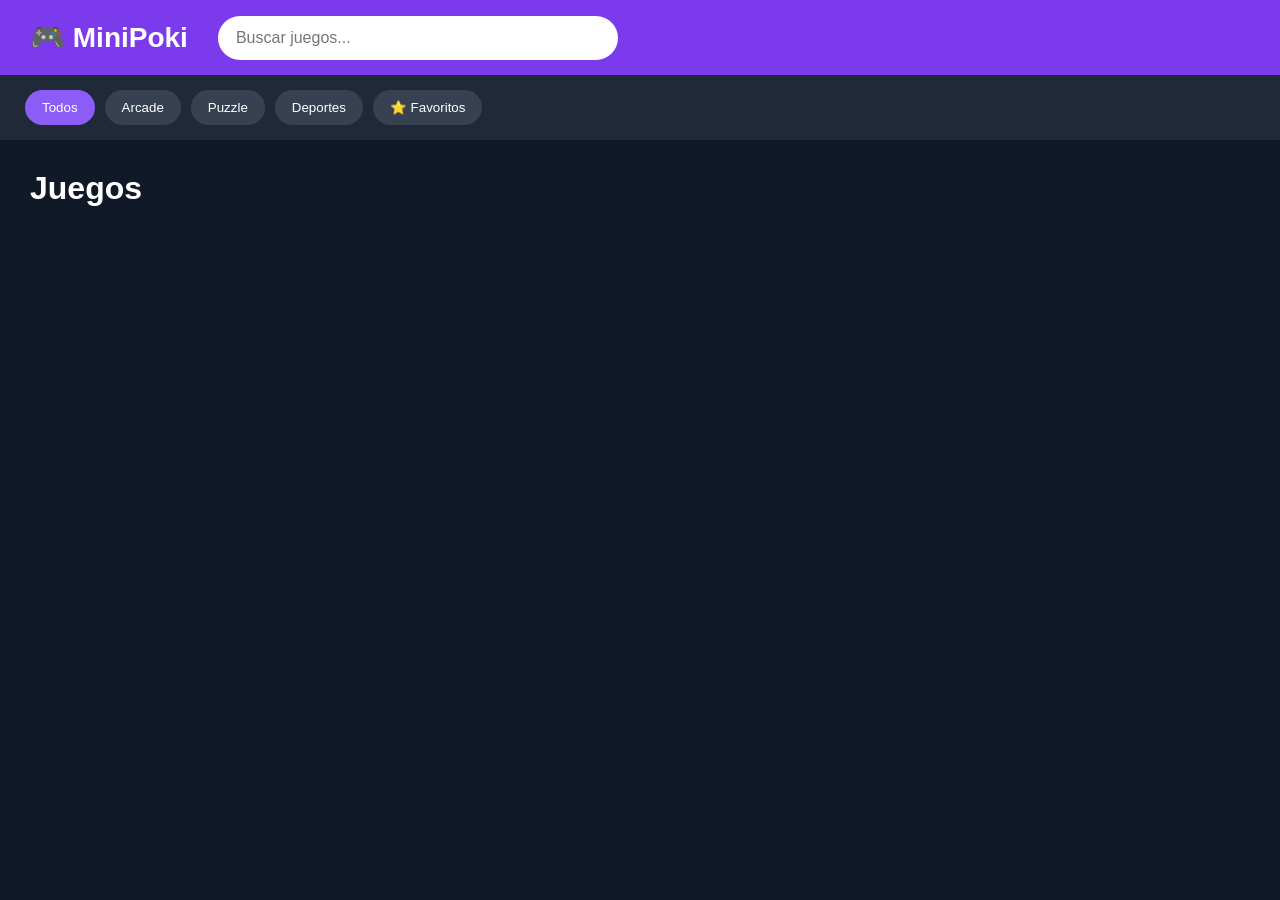
==== index.html @ a3b2771e "Rename preview.html to index.html" ====
<!DOCTYPE html>
<html lang="es">
<head>
  <meta charset="UTF-8">
  <meta name="viewport" content="width=device-width, initial-scale=1.0">
  <title>MiniPoki</title>
  <link rel="stylesheet" href="style.css">
</head>
<body>

<header>
  <div class="logo">🎮 MiniPoki</div>

  <input
    id="search"
    type="text"
    placeholder="Buscar juegos..."
    autocomplete="off"
  >
</header>

<nav>
  <button class="category active" data-category="all">Todos</button>
  <button class="category" data-category="arcade">Arcade</button>
  <button class="category" data-category="puzzle">Puzzle</button>
  <button class="category" data-category="sports">Deportes</button>
  <button class="category" data-category="favorites">⭐ Favoritos</button>
</nav>

<main>
  <h1>Juegos</h1>
  <div id="games" class="games"></div>
</main>

<div id="gameModal" class="modal hidden">
  <div class="modal-content">
    <button id="closeGame" class="close">✕</button>
    <h2 id="gameTitle"></h2>
    <div id="gameArea"></div>
  </div>
</div>

<script src="script.js"></script>
</body>
</html>
---- style.css ----
* {
  box-sizing: border-box;
  margin: 0;
  padding: 0;
  }

body {
font-family: Arial, sans-serif;
background: #111827;
color: white;
min-height: 100vh;
}

header {
height: 75px;
background: #7c3aed;
display: flex;
align-items: center;
gap: 30px;
padding: 0 30px;
}

.logo {
font-size: 28px;
font-weight: bold;
white-space: nowrap;
}

#search {
width: 400px;
max-width: 100%;
padding: 13px 18px;
border: none;
border-radius: 25px;
outline: none;
font-size: 16px;
}

nav {
background: #1f2937;
padding: 15px 25px;
display: flex;
gap: 10px;
flex-wrap: wrap;
}

.category {
border: none;
background: #374151;
color: white;
padding: 10px 17px;
border-radius: 20px;
cursor: pointer;
}

.category:hover,
.category.active {
background: #8b5cf6;
}

main {
padding: 30px;
}

h1 {
margin-bottom: 20px;
}

.games {
display: grid;
grid-template-columns: repeat(auto-fill, minmax(190px, 1fr));
gap: 20px;
}

.card {
background: #1f2937;
border-radius: 15px;
overflow: hidden;
cursor: pointer;
transition: transform .2s, box-shadow .2s;
position: relative;
}

.card:hover {
transform: translateY(-5px);
box-shadow: 0 10px 30px rgba(0,0,0,.35);
}

.thumbnail {
height: 130px;
display: flex;
align-items: center;
justify-content: center;
font-size: 60px;
}

.card-info {
padding: 14px;
}

.card-info h3 {
margin-bottom: 6px;
}

.card-info p {
color: #9ca3af;
font-size: 14px;
}

.favorite {
position: absolute;
top: 10px;
right: 10px;
border: none;
background: rgba(0,0,0,.45);
color: white;
width: 35px;
height: 35px;
border-radius: 50%;
cursor: pointer;
font-size: 18px;
}

.modal {
position: fixed;
inset: 0;
background: rgba(0,0,0,.8);
display: flex;
justify-content: center;
align-items: center;
padding: 20px;
z-index: 100;
}

.hidden {
display: none;
}

.modal-content {
width: 900px;
max-width: 100%;
min-height: 500px;
background: #111827;
border-radius: 20px;
padding: 25px;
position: relative;
}

.close {
position: absolute;
right: 20px;
top: 15px;
background: #ef4444;
border: none;
color: white;
border-radius: 8px;
padding: 8px 12px;
cursor: pointer;
}

#gameArea {
margin-top: 20px;
min-height: 400px;
display: flex;
align-items: center;
justify-content: center;
}

.game-box {
text-align: center;
}

.game-button {
border: none;
background: #7c3aed;
color: white;
padding: 12px 22px;
border-radius: 10px;
cursor: pointer;
font-size: 17px;
margin: 10px;
}

.game-button:hover {
background: #8b5cf6;
}

#clickTarget {
width: 150px;
height: 150px;
border-radius: 50%;
background: #ef4444;
border: none;
color: white;
font-size: 25px;
cursor: pointer;
}

#numberDisplay {
font-size: 60px;
margin: 30px;
}

.memory-grid {
display: grid;
grid-template-columns: repeat(4, 70px);
gap: 10px;
}

.memory-card {
width: 70px;
height: 70px;
border: none;
border-radius: 10px;
background: #374151;
color: white;
font-size: 30px;
cursor: pointer;
}

@media (max-width: 600px) {
header {
height: auto;
padding: 15px;
flex-direction: column;
}

main {
padding: 20px;
}

.games {
grid-template-columns: repeat(2, 1fr);
}
}
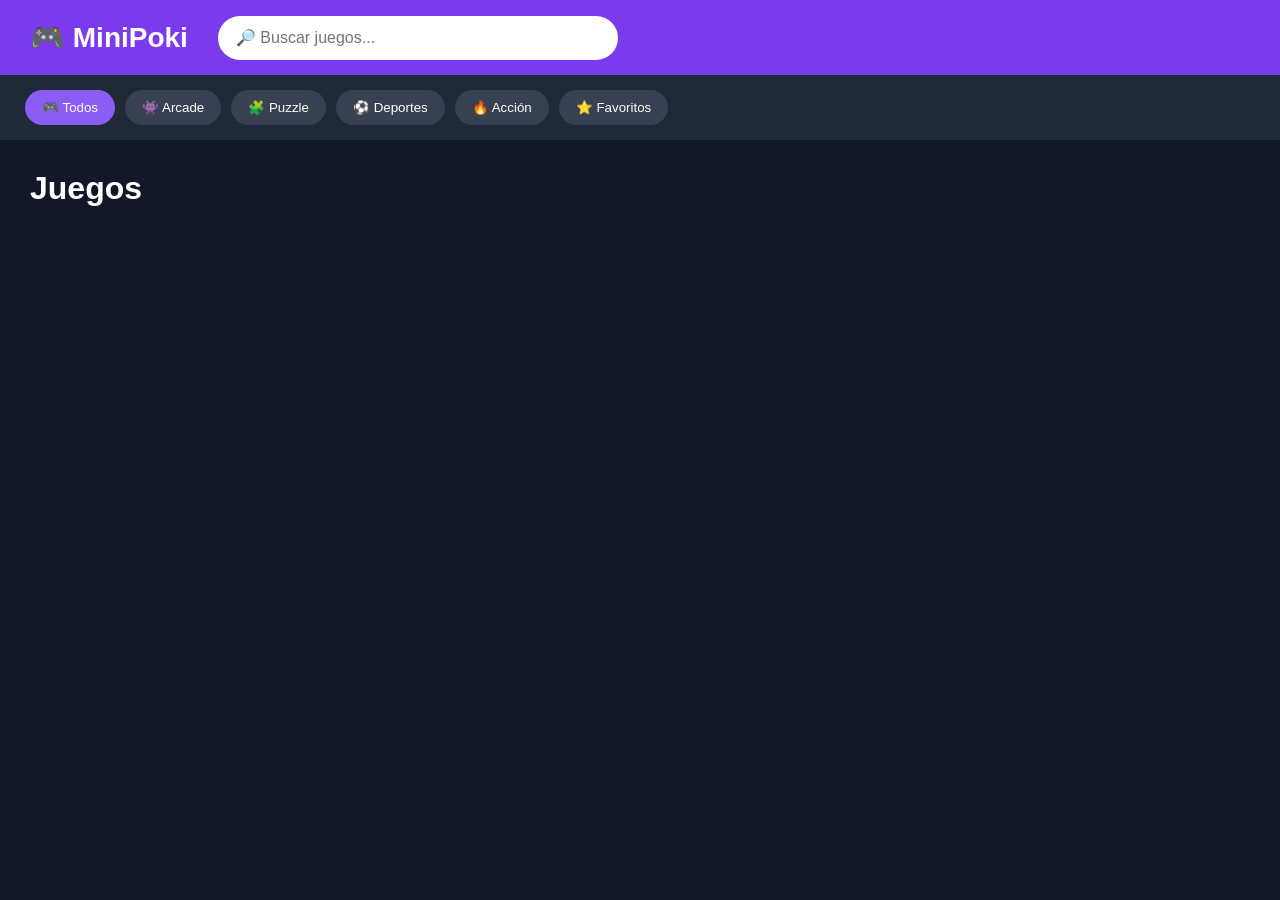
==== commit 6eb21cf8: "Update title and enhance button labels in index.html" ====
--- a/index.html
+++ b/index.html
@@ -1,29 +1,34 @@
 <!DOCTYPE html>
+
 <html lang="es">
 <head>
   <meta charset="UTF-8">
   <meta name="viewport" content="width=device-width, initial-scale=1.0">
-  <title>MiniPoki</title>
+  <title>MiniPoki V2</title>
   <link rel="stylesheet" href="style.css">
 </head>
+
 <body>
 
 <header>
   <div class="logo">🎮 MiniPoki</div>
 
-  <input
-    id="search"
-    type="text"
-    placeholder="Buscar juegos..."
-    autocomplete="off"
-  >
+<input
+id="search"
+type="text"
+placeholder="🔎 Buscar juegos..."
+autocomplete="off"
+
+>
+
 </header>
 
 <nav>
-  <button class="category active" data-category="all">Todos</button>
-  <button class="category" data-category="arcade">Arcade</button>
-  <button class="category" data-category="puzzle">Puzzle</button>
-  <button class="category" data-category="sports">Deportes</button>
+  <button class="category active" data-category="all">🎮 Todos</button>
+  <button class="category" data-category="arcade">👾 Arcade</button>
+  <button class="category" data-category="puzzle">🧩 Puzzle</button>
+  <button class="category" data-category="sports">⚽ Deportes</button>
+  <button class="category" data-category="action">🔥 Acción</button>
   <button class="category" data-category="favorites">⭐ Favoritos</button>
 </nav>
 
@@ -33,13 +38,22 @@
 </main>
 
 <div id="gameModal" class="modal hidden">
+
   <div class="modal-content">
-    <button id="closeGame" class="close">✕</button>
-    <h2 id="gameTitle"></h2>
-    <div id="gameArea"></div>
+
+```
+<button id="closeGame" class="close">✕</button>
+
+<h2 id="gameTitle"></h2>
+
+<div id="gameArea"></div>
+```
+
   </div>
+
 </div>
 
 <script src="script.js"></script>
+
 </body>
 </html>
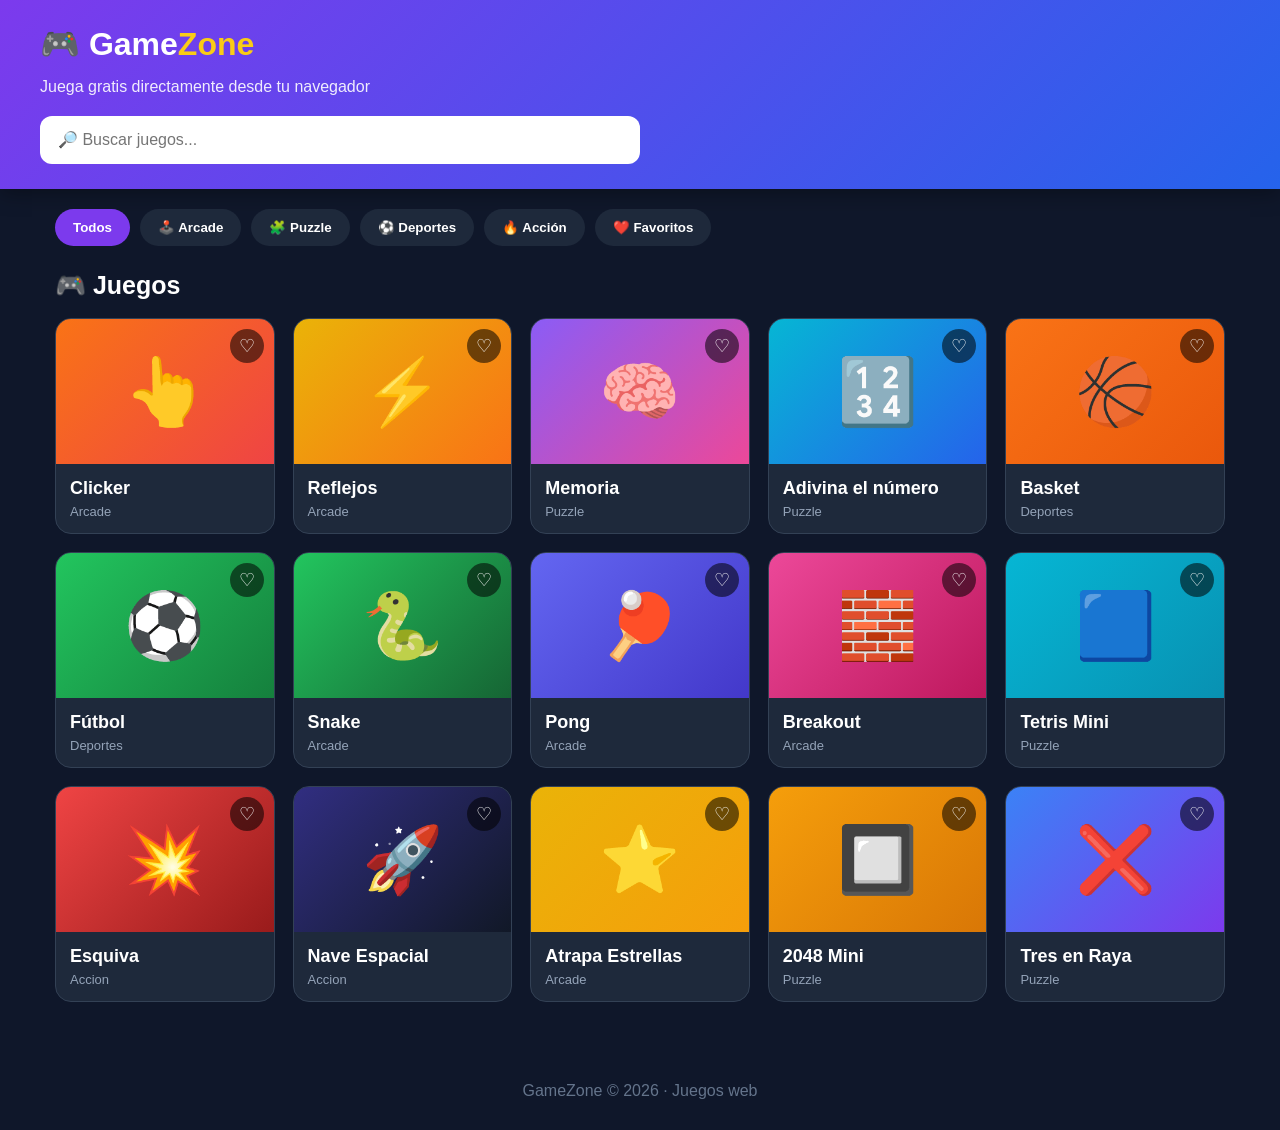
==== commit 6f2ef9fa: "Update fmt.Println message from 'Hello' to 'Goodbye'" ====
--- a/index.html
+++ b/index.html
@@ -1,59 +1,2975 @@
 <!DOCTYPE html>
-
 <html lang="es">
 <head>
-  <meta charset="UTF-8">
-  <meta name="viewport" content="width=device-width, initial-scale=1.0">
-  <title>MiniPoki V2</title>
-  <link rel="stylesheet" href="style.css">
+<meta charset="UTF-8">
+<meta name="viewport" content="width=device-width, initial-scale=1.0">
+<title>GameZone - Juegos Online</title>
+
+<style>
+* {
+    box-sizing: border-box;
+    margin: 0;
+    padding: 0;
+}
+
+body {
+    font-family: Arial, Helvetica, sans-serif;
+    background: #0f172a;
+    color: white;
+    min-height: 100vh;
+}
+
+header {
+    background: linear-gradient(135deg, #7c3aed, #2563eb);
+    padding: 25px 20px;
+    box-shadow: 0 4px 20px rgba(0,0,0,.35);
+}
+
+.header-inner {
+    max-width: 1200px;
+    margin: auto;
+}
+
+.logo {
+    font-size: 32px;
+    font-weight: 900;
+    margin-bottom: 15px;
+}
+
+.logo span {
+    color: #facc15;
+}
+
+.subtitle {
+    opacity: .9;
+    margin-bottom: 20px;
+}
+
+.search {
+    width: 100%;
+    max-width: 600px;
+    padding: 15px 18px;
+    border: none;
+    border-radius: 12px;
+    font-size: 16px;
+    outline: none;
+}
+
+nav {
+    max-width: 1200px;
+    margin: 20px auto;
+    padding: 0 15px;
+    display: flex;
+    gap: 10px;
+    overflow-x: auto;
+}
+
+.category {
+    border: none;
+    padding: 11px 18px;
+    border-radius: 20px;
+    background: #1e293b;
+    color: white;
+    cursor: pointer;
+    white-space: nowrap;
+    font-weight: bold;
+}
+
+.category:hover,
+.category.active {
+    background: #7c3aed;
+}
+
+main {
+    max-width: 1200px;
+    margin: auto;
+    padding: 0 15px 50px;
+}
+
+.section-title {
+    font-size: 25px;
+    margin: 25px 0 18px;
+}
+
+.games {
+    display: grid;
+    grid-template-columns: repeat(auto-fill, minmax(190px, 1fr));
+    gap: 18px;
+}
+
+.card {
+    background: #1e293b;
+    border-radius: 16px;
+    overflow: hidden;
+    cursor: pointer;
+    transition: .2s;
+    position: relative;
+    border: 1px solid #334155;
+}
+
+.card:hover {
+    transform: translateY(-6px);
+    box-shadow: 0 12px 30px rgba(0,0,0,.35);
+}
+
+.game-image {
+    height: 145px;
+    display: flex;
+    align-items: center;
+    justify-content: center;
+    font-size: 65px;
+}
+
+.game-info {
+    padding: 14px;
+}
+
+.game-title {
+    font-size: 18px;
+    font-weight: bold;
+}
+
+.game-category {
+    color: #94a3b8;
+    font-size: 13px;
+    margin-top: 5px;
+}
+
+.favorite {
+    position: absolute;
+    top: 10px;
+    right: 10px;
+    border: none;
+    width: 34px;
+    height: 34px;
+    border-radius: 50%;
+    background: rgba(0,0,0,.55);
+    color: white;
+    cursor: pointer;
+    font-size: 18px;
+    z-index: 2;
+}
+
+.favorite.active {
+    color: #ef4444;
+}
+
+.empty {
+    text-align: center;
+    padding: 50px;
+    color: #94a3b8;
+}
+
+/* MODAL */
+
+.modal {
+    display: none;
+    position: fixed;
+    inset: 0;
+    background: rgba(0,0,0,.8);
+    z-index: 100;
+    align-items: center;
+    justify-content: center;
+    padding: 15px;
+}
+
+.modal.open {
+    display: flex;
+}
+
+.modal-box {
+    width: 100%;
+    max-width: 850px;
+    max-height: 95vh;
+    overflow: auto;
+    background: #111827;
+    border-radius: 18px;
+    padding: 20px;
+    position: relative;
+}
+
+.close {
+    position: absolute;
+    right: 15px;
+    top: 12px;
+    border: none;
+    background: #ef4444;
+    color: white;
+    width: 38px;
+    height: 38px;
+    border-radius: 50%;
+    cursor: pointer;
+    font-size: 20px;
+}
+
+#gameTitle {
+    margin-bottom: 15px;
+}
+
+.game-area {
+    min-height: 400px;
+    display: flex;
+    flex-direction: column;
+    align-items: center;
+    justify-content: center;
+    background: #020617;
+    border-radius: 15px;
+    padding: 20px;
+}
+
+button.game-btn {
+    border: none;
+    background: #7c3aed;
+    color: white;
+    padding: 12px 20px;
+    border-radius: 10px;
+    cursor: pointer;
+    font-size: 16px;
+    font-weight: bold;
+    margin: 5px;
+}
+
+button.game-btn:hover {
+    background: #8b5cf6;
+}
+
+.big-number {
+    font-size: 60px;
+    font-weight: bold;
+    margin: 20px;
+}
+
+.score {
+    font-size: 24px;
+    margin: 10px;
+}
+
+canvas {
+    max-width: 100%;
+    background: #020617;
+    border-radius: 10px;
+}
+
+.memory-grid {
+    display: grid;
+    grid-template-columns: repeat(4, 70px);
+    gap: 8px;
+}
+
+.memory-card {
+    width: 70px;
+    height: 70px;
+    border: none;
+    background: #334155;
+    border-radius: 10px;
+    font-size: 28px;
+    cursor: pointer;
+    color: white;
+}
+
+.memory-card.revealed {
+    background: #7c3aed;
+}
+
+.number-input {
+    padding: 12px;
+    border-radius: 8px;
+    border: none;
+    font-size: 18px;
+    width: 180px;
+    text-align: center;
+}
+
+.ttt {
+    display: grid;
+    grid-template-columns: repeat(3, 90px);
+    gap: 7px;
+}
+
+.ttt button {
+    width: 90px;
+    height: 90px;
+    border: none;
+    border-radius: 10px;
+    background: #334155;
+    color: white;
+    font-size: 35px;
+    cursor: pointer;
+}
+
+footer {
+    text-align: center;
+    padding: 30px;
+    color: #64748b;
+}
+
+@media(max-width:600px) {
+    .logo {
+        font-size: 26px;
+    }
+
+    .games {
+        grid-template-columns: repeat(2, 1fr);
+        gap: 10px;
+    }
+
+    .game-image {
+        height: 110px;
+        font-size: 50px;
+    }
+
+    .game-title {
+        font-size: 15px;
+    }
+
+    .memory-grid {
+        grid-template-columns: repeat(4, 55px);
+    }
+
+    .memory-card {
+        width: 55px;
+        height: 55px;
+    }
+}
+</style>
 </head>
 
 <body>
 
 <header>
-  <div class="logo">🎮 MiniPoki</div>
-
-<input
-id="search"
-type="text"
-placeholder="🔎 Buscar juegos..."
-autocomplete="off"
-
->
-
+    <div class="header-inner">
+        <div class="logo">🎮 Game<span>Zone</span></div>
+        <div class="subtitle">Juega gratis directamente desde tu navegador</div>
+
+        <input
+            id="search"
+            class="search"
+            type="text"
+            placeholder="🔎 Buscar juegos..."
+        >
+    </div>
 </header>
 
 <nav>
-  <button class="category active" data-category="all">🎮 Todos</button>
-  <button class="category" data-category="arcade">👾 Arcade</button>
-  <button class="category" data-category="puzzle">🧩 Puzzle</button>
-  <button class="category" data-category="sports">⚽ Deportes</button>
-  <button class="category" data-category="action">🔥 Acción</button>
-  <button class="category" data-category="favorites">⭐ Favoritos</button>
+    <button class="category active" data-category="Todos">Todos</button>
+    <button class="category" data-category="Arcade">🕹️ Arcade</button>
+    <button class="category" data-category="Puzzle">🧩 Puzzle</button>
+    <button class="category" data-category="Deportes">⚽ Deportes</button>
+    <button class="category" data-category="Accion">🔥 Acción</button>
+    <button class="category" data-category="Favoritos">❤️ Favoritos</button>
 </nav>
 
 <main>
-  <h1>Juegos</h1>
-  <div id="games" class="games"></div>
+
+    <h2 class="section-title">🎮 Juegos</h2>
+
+    <div id="games" class="games"></div>
+
 </main>
 
-<div id="gameModal" class="modal hidden">
-
-  <div class="modal-content">
-
-```
-<button id="closeGame" class="close">✕</button>
-
-<h2 id="gameTitle"></h2>
-
-<div id="gameArea"></div>
-```
-
-  </div>
-
+<footer>
+    GameZone © 2026 · Juegos web
+</footer>
+
+<!-- MODAL DEL JUEGO -->
+
+<div id="modal" class="modal">
+    <div class="modal-box">
+
+        <button id="close" class="close">×</button>
+
+        <h2 id="gameTitle">Juego</h2>
+
+        <div id="gameArea" class="game-area"></div>
+
+    </div>
 </div>
 
-<script src="script.js"></script>
+<script>
+
+/* =========================================
+   DATOS DE LOS JUEGOS
+========================================= */
+
+const games = [
+
+    {
+        id: "clicker",
+        name: "Clicker",
+        category: "Arcade",
+        icon: "👆",
+        color: "linear-gradient(135deg,#f97316,#ef4444)"
+    },
+
+    {
+        id: "reaction",
+        name: "Reflejos",
+        category: "Arcade",
+        icon: "⚡",
+        color: "linear-gradient(135deg,#eab308,#f97316)"
+    },
+
+    {
+        id: "memory",
+        name: "Memoria",
+        category: "Puzzle",
+        icon: "🧠",
+        color: "linear-gradient(135deg,#8b5cf6,#ec4899)"
+    },
+
+    {
+        id: "number",
+        name: "Adivina el número",
+        category: "Puzzle",
+        icon: "🔢",
+        color: "linear-gradient(135deg,#06b6d4,#2563eb)"
+    },
+
+    {
+        id: "basket",
+        name: "Basket",
+        category: "Deportes",
+        icon: "🏀",
+        color: "linear-gradient(135deg,#f97316,#ea580c)"
+    },
+
+    {
+        id: "football",
+        name: "Fútbol",
+        category: "Deportes",
+        icon: "⚽",
+        color: "linear-gradient(135deg,#22c55e,#15803d)"
+    },
+
+    {
+        id: "snake",
+        name: "Snake",
+        category: "Arcade",
+        icon: "🐍",
+        color: "linear-gradient(135deg,#22c55e,#166534)"
+    },
+
+    {
+        id: "pong",
+        name: "Pong",
+        category: "Arcade",
+        icon: "🏓",
+        color: "linear-gradient(135deg,#6366f1,#4338ca)"
+    },
+
+    {
+        id: "breakout",
+        name: "Breakout",
+        category: "Arcade",
+        icon: "🧱",
+        color: "linear-gradient(135deg,#ec4899,#be185d)"
+    },
+
+    {
+        id: "tetris",
+        name: "Tetris Mini",
+        category: "Puzzle",
+        icon: "🟦",
+        color: "linear-gradient(135deg,#06b6d4,#0891b2)"
+    },
+
+    {
+        id: "dodge",
+        name: "Esquiva",
+        category: "Accion",
+        icon: "💥",
+        color: "linear-gradient(135deg,#ef4444,#991b1b)"
+    },
+
+    {
+        id: "space",
+        name: "Nave Espacial",
+        category: "Accion",
+        icon: "🚀",
+        color: "linear-gradient(135deg,#312e81,#111827)"
+    },
+
+    {
+        id: "stars",
+        name: "Atrapa Estrellas",
+        category: "Arcade",
+        icon: "⭐",
+        color: "linear-gradient(135deg,#eab308,#f59e0b)"
+    },
+
+    {
+        id: "game2048",
+        name: "2048 Mini",
+        category: "Puzzle",
+        icon: "🔲",
+        color: "linear-gradient(135deg,#f59e0b,#d97706)"
+    },
+
+    {
+        id: "ttt",
+        name: "Tres en Raya",
+        category: "Puzzle",
+        icon: "❌",
+        color: "linear-gradient(135deg,#3b82f6,#7c3aed)"
+    }
+
+];
+
+
+/* =========================================
+   ELEMENTOS
+========================================= */
+
+const gamesContainer = document.getElementById("games");
+const searchInput = document.getElementById("search");
+const modal = document.getElementById("modal");
+const gameTitle = document.getElementById("gameTitle");
+const gameArea = document.getElementById("gameArea");
+const closeButton = document.getElementById("close");
+
+let currentCategory = "Todos";
+let cleanupGame = null;
+
+
+/* =========================================
+   FAVORITOS
+========================================= */
+
+let favorites =
+    JSON.parse(localStorage.getItem("gamezoneFavorites") || "[]");
+
+
+function isFavorite(id) {
+    return favorites.includes(id);
+}
+
+
+function toggleFavorite(id) {
+
+    if (favorites.includes(id)) {
+
+        favorites = favorites.filter(x => x !== id);
+
+    } else {
+
+        favorites.push(id);
+
+    }
+
+    localStorage.setItem(
+        "gamezoneFavorites",
+        JSON.stringify(favorites)
+    );
+
+    renderGames();
+}
+
+
+/* =========================================
+   MOSTRAR JUEGOS
+========================================= */
+
+function renderGames() {
+
+    const search = searchInput.value.toLowerCase().trim();
+
+    const filtered = games.filter(game => {
+
+        const categoryOK =
+            currentCategory === "Todos" ||
+            (currentCategory === "Favoritos"
+                ? isFavorite(game.id)
+                : game.category === currentCategory);
+
+        const searchOK =
+            game.name.toLowerCase().includes(search);
+
+        return categoryOK && searchOK;
+
+    });
+
+
+    gamesContainer.innerHTML = "";
+
+
+    if (filtered.length === 0) {
+
+        gamesContainer.innerHTML = `
+            <div class="empty">
+                <h3>No se encontraron juegos 😢</h3>
+                <p>Prueba con otra búsqueda o categoría.</p>
+            </div>
+        `;
+
+        return;
+    }
+
+
+    filtered.forEach(game => {
+
+        const card = document.createElement("div");
+
+        card.className = "card";
+
+        card.innerHTML = `
+
+            <button class="favorite ${isFavorite(game.id) ? "active" : ""}">
+                ${isFavorite(game.id) ? "❤️" : "♡"}
+            </button>
+
+            <div
+                class="game-image"
+                style="background:${game.color}"
+            >
+                ${game.icon}
+            </div>
+
+            <div class="game-info">
+
+                <div class="game-title">
+                    ${game.name}
+                </div>
+
+                <div class="game-category">
+                    ${game.category}
+                </div>
+
+            </div>
+        `;
+
+
+        card.addEventListener("click", () => {
+            openGame(game.id);
+        });
+
+
+        card.querySelector(".favorite")
+            .addEventListener("click", event => {
+
+                event.stopPropagation();
+
+                toggleFavorite(game.id);
+
+            });
+
+
+        gamesContainer.appendChild(card);
+
+    });
+
+}
+
+
+/* =========================================
+   CATEGORÍAS
+========================================= */
+
+document.querySelectorAll(".category").forEach(button => {
+
+    button.addEventListener("click", () => {
+
+        document
+            .querySelectorAll(".category")
+            .forEach(b => b.classList.remove("active"));
+
+        button.classList.add("active");
+
+        currentCategory =
+            button.dataset.category;
+
+        renderGames();
+
+    });
+
+});
+
+
+searchInput.addEventListener("input", renderGames);
+
+
+/* =========================================
+   ABRIR / CERRAR JUEGO
+========================================= */
+
+function openGame(id) {
+
+    const game = games.find(x => x.id === id);
+
+    if (!game) return;
+
+    if (cleanupGame) {
+
+        cleanupGame();
+
+        cleanupGame = null;
+
+    }
+
+    gameTitle.textContent =
+        game.icon + " " + game.name;
+
+    gameArea.innerHTML = "";
+
+    modal.classList.add("open");
+
+    startGame(id);
+
+}
+
+
+function closeGame() {
+
+    if (cleanupGame) {
+
+        cleanupGame();
+
+        cleanupGame = null;
+
+    }
+
+    modal.classList.remove("open");
+
+    gameArea.innerHTML = "";
+
+}
+
+
+closeButton.addEventListener("click", closeGame);
+
+
+modal.addEventListener("click", event => {
+
+    if (event.target === modal) {
+        closeGame();
+    }
+
+});
+
+
+/* =========================================
+   SELECCIONAR JUEGO
+========================================= */
+
+function startGame(id) {
+
+    const functions = {
+
+        clicker: gameClicker,
+        reaction: gameReaction,
+        memory: gameMemory,
+        number: gameNumber,
+        basket: gameBasket,
+        football: gameFootball,
+        snake: gameSnake,
+        pong: gamePong,
+        breakout: gameBreakout,
+        tetris: gameTetris,
+        dodge: gameDodge,
+        space: gameSpace,
+        stars: gameStars,
+        game2048: game2048,
+        ttt: gameTTT
+
+    };
+
+    if (functions[id]) {
+
+        cleanupGame = functions[id]();
+
+    }
+
+}
+
+
+/* =========================================
+   1. CLICKER
+========================================= */
+
+function gameClicker() {
+
+    let score = 0;
+    let time = 10;
+    let timer = null;
+
+    gameArea.innerHTML = `
+
+        <div class="score">
+            Puntos: <span id="clickScore">0</span>
+        </div>
+
+        <div>
+            Tiempo: <span id="clickTime">10</span>s
+        </div>
+
+        <button id="clickButton"
+                class="game-btn"
+                style="font-size:30px;padding:30px">
+            👆 ¡CLICA!
+        </button>
+
+        <p>Consigue tantos clics como puedas.</p>
+    `;
+
+    const button = document.getElementById("clickButton");
+
+    button.addEventListener("click", () => {
+
+        if (time <= 0) return;
+
+        score++;
+
+        document.getElementById("clickScore").textContent =
+            score;
+
+    });
+
+
+    timer = setInterval(() => {
+
+        time--;
+
+        document.getElementById("clickTime").textContent =
+            time;
+
+        if (time <= 0) {
+
+            clearInterval(timer);
+
+            button.disabled = true;
+
+            button.textContent =
+                "🏆 " + score + " puntos";
+
+        }
+
+    }, 1000);
+
+
+    return () => clearInterval(timer);
+
+}
+
+
+/* =========================================
+   2. REFLEJOS
+========================================= */
+
+function gameReaction() {
+
+    let start = null;
+    let timer = null;
+
+    gameArea.innerHTML = `
+
+        <div class="big-number" id="reactionText">
+            Espera...
+        </div>
+
+        <button id="reactionButton"
+                class="game-btn">
+            Preparado
+        </button>
+
+        <p id="reactionResult"></p>
+    `;
+
+    const button =
+        document.getElementById("reactionButton");
+
+    const text =
+        document.getElementById("reactionText");
+
+    const result =
+        document.getElementById("reactionResult");
+
+
+    function startRound() {
+
+        button.disabled = true;
+
+        text.textContent = "🟡";
+
+        const delay =
+            1000 + Math.random() * 3000;
+
+        timer = setTimeout(() => {
+
+            text.textContent = "🟢 ¡AHORA!";
+
+            start = Date.now();
+
+            button.disabled = false;
+
+            button.textContent = "¡CLICA!";
+
+        }, delay);
+
+    }
+
+
+    button.addEventListener("click", () => {
+
+        if (!start) {
+
+            startRound();
+
+            return;
+
+        }
+
+        const ms = Date.now() - start;
+
+        result.textContent =
+            "⚡ Tiempo: " + ms + " ms";
+
+        start = null;
+
+        button.textContent =
+            "Jugar otra vez";
+
+    });
+
+
+    return () => {
+
+        clearTimeout(timer);
+
+    };
+
+}
+
+
+/* =========================================
+   3. MEMORIA
+========================================= */
+
+function gameMemory() {
+
+    const symbols = [
+        "🍎","🍎",
+        "🚀","🚀",
+        "⚽","⚽",
+        "🐱","🐱",
+        "⭐","⭐",
+        "🔥","🔥",
+        "🎮","🎮",
+        "🍕","🍕"
+    ].sort(() => Math.random() - .5);
+
+
+    gameArea.innerHTML = `
+        <div class="memory-grid" id="memoryGrid"></div>
+        <p id="memoryMessage" style="margin-top:15px">
+            Encuentra todas las parejas.
+        </p>
+    `;
+
+
+    const grid =
+        document.getElementById("memoryGrid");
+
+    let first = null;
+    let second = null;
+    let locked = false;
+    let pairs = 0;
+
+
+    symbols.forEach((symbol, index) => {
+
+        const button =
+            document.createElement("button");
+
+        button.className = "memory-card";
+
+        button.textContent = "?";
+
+        button.dataset.symbol = symbol;
+
+        button.addEventListener("click", () => {
+
+            if (
+                locked ||
+                button === first ||
+                button.classList.contains("matched")
+            ) return;
+
+
+            button.textContent = symbol;
+
+            button.classList.add("revealed");
+
+
+            if (!first) {
+
+                first = button;
+
+                return;
+
+            }
+
+
+            second = button;
+
+            locked = true;
+
+
+            if (
+                first.dataset.symbol ===
+                second.dataset.symbol
+            ) {
+
+                first.classList.add("matched");
+                second.classList.add("matched");
+
+                pairs++;
+
+                first = null;
+                second = null;
+                locked = false;
+
+
+                if (pairs === symbols.length / 2) {
+
+                    document.getElementById(
+                        "memoryMessage"
+                    ).textContent =
+                        "🏆 ¡Has encontrado todas las parejas!";
+
+                }
+
+            } else {
+
+                setTimeout(() => {
+
+                    first.textContent = "?";
+                    second.textContent = "?";
+
+                    first.classList.remove("revealed");
+                    second.classList.remove("revealed");
+
+                    first = null;
+                    second = null;
+
+                    locked = false;
+
+                }, 700);
+
+            }
+
+        });
+
+
+        grid.appendChild(button);
+
+    });
+
+
+    return () => {};
+
+}
+
+
+/* =========================================
+   4. ADIVINA EL NÚMERO
+========================================= */
+
+function gameNumber() {
+
+    const secret =
+        Math.floor(Math.random() * 100) + 1;
+
+    let attempts = 0;
+
+    gameArea.innerHTML = `
+
+        <p>Adivina un número entre 1 y 100.</p>
+
+        <input
+            id="numberInput"
+            class="number-input"
+            type="number"
+            min="1"
+            max="100"
+            placeholder="Número"
+        >
+
+        <button id="numberButton"
+                class="game-btn">
+            Comprobar
+        </button>
+
+        <div id="numberMessage"
+             style="margin-top:15px">
+        </div>
+    `;
+
+
+    const input =
+        document.getElementById("numberInput");
+
+    const button =
+        document.getElementById("numberButton");
+
+    const message =
+        document.getElementById("numberMessage");
+
+
+    button.addEventListener("click", () => {
+
+        const value = Number(input.value);
+
+        if (!value) return;
+
+        attempts++;
+
+
+        if (value === secret) {
+
+            message.innerHTML =
+                "🎉 ¡Correcto! Lo lograste en " +
+                attempts +
+                " intentos.";
+
+            button.disabled = true;
+
+        } else if (value < secret) {
+
+            message.textContent =
+                "⬆️ El número es mayor.";
+
+        } else {
+
+            message.textContent =
+                "⬇️ El número es menor.";
+
+        }
+
+    });
+
+
+    return () => {};
+
+}
+
+
+/* =========================================
+   5. BASKET
+========================================= */
+
+function gameBasket() {
+
+    let score = 0;
+    let shots = 10;
+
+    gameArea.innerHTML = `
+
+        <div class="score">
+            🏀 Canastas:
+            <span id="basketScore">0</span>
+        </div>
+
+        <div>
+            Lanzamientos:
+            <span id="basketShots">10</span>
+        </div>
+
+        <button id="basketButton"
+                class="game-btn"
+                style="font-size:60px">
+            🏀
+        </button>
+
+        <p id="basketMessage">
+            ¡Pulsa para lanzar!
+        </p>
+    `;
+
+
+    const button =
+        document.getElementById("basketButton");
+
+    button.addEventListener("click", () => {
+
+        if (shots <= 0) return;
+
+        shots--;
+
+        const scored =
+            Math.random() < .6;
+
+        if (scored) {
+
+            score++;
+
+            document.getElementById(
+                "basketMessage"
+            ).textContent =
+                "🔥 ¡CANASTA!";
+
+        } else {
+
+            document.getElementById(
+                "basketMessage"
+            ).textContent =
+                "❌ Fallaste";
+
+        }
+
+
+        document.getElementById(
+            "basketScore"
+        ).textContent = score;
+
+        document.getElementById(
+            "basketShots"
+        ).textContent = shots;
+
+
+        if (shots === 0) {
+
+            button.disabled = true;
+
+            document.getElementById(
+                "basketMessage"
+            ).textContent =
+                "🏆 Final: " + score + "/10";
+
+        }
+
+    });
+
+
+    return () => {};
+
+}
+
+
+/* =========================================
+   6. FÚTBOL
+========================================= */
+
+function gameFootball() {
+
+    let score = 0;
+    let shots = 10;
+
+    gameArea.innerHTML = `
+
+        <div class="score">
+            ⚽ Goles:
+            <span id="footballScore">0</span>
+        </div>
+
+        <div>
+            Tiros:
+            <span id="footballShots">10</span>
+        </div>
+
+        <button id="footballButton"
+                class="game-btn"
+                style="font-size:60px">
+            ⚽
+        </button>
+
+        <p id="footballMessage">
+            ¡Chuta!
+        </p>
+    `;
+
+
+    document
+        .getElementById("footballButton")
+        .addEventListener("click", () => {
+
+            if (shots <= 0) return;
+
+            shots--;
+
+            const goal =
+                Math.random() < .5;
+
+
+            if (goal) {
+
+                score++;
+
+                document.getElementById(
+                    "footballMessage"
+                ).textContent =
+                    "⚽ ¡GOOOOOOL!";
+
+            } else {
+
+                document.getElementById(
+                    "footballMessage"
+                ).textContent =
+                    "🧤 ¡El portero la paró!";
+
+            }
+
+
+            document.getElementById(
+                "footballScore"
+            ).textContent = score;
+
+            document.getElementById(
+                "footballShots"
+            ).textContent = shots;
+
+
+            if (shots === 0) {
+
+                document.getElementById(
+                    "footballButton"
+                ).disabled = true;
+
+            }
+
+        });
+
+
+    return () => {};
+
+}
+
+
+/* =========================================
+   7. SNAKE
+========================================= */
+
+function gameSnake() {
+
+    gameArea.innerHTML = `
+        <canvas id="snakeCanvas"
+                width="400"
+                height="400"></canvas>
+
+        <p>Usa las flechas del teclado.</p>
+    `;
+
+
+    const canvas =
+        document.getElementById("snakeCanvas");
+
+    const ctx =
+        canvas.getContext("2d");
+
+
+    const size = 20;
+
+    let snake = [
+        {x: 200, y: 200},
+        {x: 180, y: 200},
+        {x: 160, y: 200}
+    ];
+
+    let food = {
+        x: 300,
+        y: 200
+    };
+
+    let dx = size;
+    let dy = 0;
+
+    let score = 0;
+
+    let timer;
+
+
+    function draw() {
+
+        ctx.fillStyle = "#020617";
+        ctx.fillRect(0,0,400,400);
+
+
+        ctx.fillStyle = "#22c55e";
+
+        snake.forEach(part => {
+
+            ctx.fillRect(
+                part.x,
+                part.y,
+                size - 2,
+                size - 2
+            );
+
+        });
+
+
+        ctx.fillStyle = "#ef4444";
+
+        ctx.fillRect(
+            food.x,
+            food.y,
+            size - 2,
+            size - 2
+        );
+
+    }
+
+
+    function move() {
+
+        const head = {
+            x: snake[0].x + dx,
+            y: snake[0].y + dy
+        };
+
+
+        if (
+            head.x < 0 ||
+            head.x >= 400 ||
+            head.y < 0 ||
+            head.y >= 400 ||
+            snake.some(
+                p =>
+                    p.x === head.x &&
+                    p.y === head.y
+            )
+        ) {
+
+            clearInterval(timer);
+
+            alert("Game Over — puntos: " + score);
+
+            return;
+
+        }
+
+
+        snake.unshift(head);
+
+
+        if (
+            head.x === food.x &&
+            head.y === food.y
+        ) {
+
+            score++;
+
+            food = {
+
+                x: Math.floor(
+                    Math.random() * 20
+                ) * 20,
+
+                y: Math.floor(
+                    Math.random() * 20
+                ) * 20
+
+            };
+
+        } else {
+
+            snake.pop();
+
+        }
+
+
+        draw();
+
+    }
+
+
+    function keydown(event) {
+
+        if (
+            event.key === "ArrowUp" &&
+            dy === 0
+        ) {
+
+            dx = 0;
+            dy = -size;
+
+        }
+
+
+        if (
+            event.key === "ArrowDown" &&
+            dy === 0
+        ) {
+
+            dx = 0;
+            dy = size;
+
+        }
+
+
+        if (
+            event.key === "ArrowLeft" &&
+            dx === 0
+        ) {
+
+            dx = -size;
+            dy = 0;
+
+        }
+
+
+        if (
+            event.key === "ArrowRight" &&
+            dx === 0
+        ) {
+
+            dx = size;
+            dy = 0;
+
+        }
+
+    }
+
+
+    document.addEventListener(
+        "keydown",
+        keydown
+    );
+
+
+    draw();
+
+    timer = setInterval(move, 120);
+
+
+    return () => {
+
+        clearInterval(timer);
+
+        document.removeEventListener(
+            "keydown",
+            keydown
+        );
+
+    };
+
+}
+
+
+/* =========================================
+   8. PONG
+========================================= */
+
+function gamePong() {
+
+    gameArea.innerHTML = `
+        <canvas id="pongCanvas"
+                width="600"
+                height="350"></canvas>
+
+        <p>Usa ↑ y ↓ para mover tu pala.</p>
+    `;
+
+
+    const canvas =
+        document.getElementById("pongCanvas");
+
+    const ctx =
+        canvas.getContext("2d");
+
+
+    let playerY = 140;
+    let enemyY = 140;
+
+    let ballX = 300;
+    let ballY = 175;
+
+    let ballDX = 4;
+    let ballDY = 3;
+
+    let playerScore = 0;
+    let enemyScore = 0;
+
+    let animation;
+
+
+    function draw() {
+
+        ctx.fillStyle = "#020617";
+        ctx.fillRect(0,0,600,350);
+
+
+        ctx.fillStyle = "white";
+
+
+        ctx.fillRect(
+            20,
+            playerY,
+            10,
+            70
+        );
+
+
+        ctx.fillRect(
+            570,
+            enemyY,
+            10,
+            70
+        );
+
+
+        ctx.beginPath();
+
+        ctx.arc(
+            ballX,
+            ballY,
+            8,
+            0,
+            Math.PI * 2
+        );
+
+        ctx.fill();
+
+
+        ctx.font = "25px Arial";
+
+        ctx.fillText(
+            playerScore,
+            250,
+            40
+        );
+
+        ctx.fillText(
+            enemyScore,
+            340,
+            40
+        );
+
+    }
+
+
+    function update() {
+
+        ballX += ballDX;
+        ballY += ballDY;
+
+
+        if (
+            ballY < 0 ||
+            ballY > 350
+        ) {
+
+            ballDY *= -1;
+
+        }
+
+
+        if (
+            ballX < 35 &&
+            ballY > playerY &&
+            ballY < playerY + 70
+        ) {
+
+            ballDX *= -1;
+
+        }
+
+
+        if (
+            ballX > 555 &&
+            ballY > enemyY &&
+            ballY < enemyY + 70
+        ) {
+
+            ballDX *= -1;
+
+        }
+
+
+        enemyY +=
+            (ballY - (enemyY + 35)) * .04;
+
+
+        if (ballX < 0) {
+
+            enemyScore++;
+
+            resetBall();
+
+        }
+
+
+        if (ballX > 600) {
+
+            playerScore++;
+
+            resetBall();
+
+        }
+
+
+        draw();
+
+        animation =
+            requestAnimationFrame(update);
+
+    }
+
+
+    function resetBall() {
+
+        ballX = 300;
+        ballY = 175;
+
+        ballDX *= -1;
+
+    }
+
+
+    function keydown(event) {
+
+        if (
+            event.key === "ArrowUp"
+        ) {
+
+            playerY -= 25;
+
+        }
+
+
+        if (
+            event.key === "ArrowDown"
+        ) {
+
+            playerY += 25;
+
+        }
+
+
+        playerY =
+            Math.max(
+                0,
+                Math.min(
+                    280,
+                    playerY
+                )
+            );
+
+    }
+
+
+    document.addEventListener(
+        "keydown",
+        keydown
+    );
+
+
+    update();
+
+
+    return () => {
+
+        cancelAnimationFrame(animation);
+
+        document.removeEventListener(
+            "keydown",
+            keydown
+        );
+
+    };
+
+}
+
+
+/* =========================================
+   9. BREAKOUT
+========================================= */
+
+function gameBreakout() {
+
+    gameArea.innerHTML = `
+        <canvas id="breakoutCanvas"
+                width="600"
+                height="400"></canvas>
+    `;
+
+
+    const canvas =
+        document.getElementById("breakoutCanvas");
+
+    const ctx =
+        canvas.getContext("2d");
+
+
+    let paddleX = 250;
+
+    let ballX = 300;
+    let ballY = 350;
+
+    let dx = 4;
+    let dy = -4;
+
+    const bricks = [];
+
+    for (let row = 0; row < 4; row++) {
+
+        for (let col = 0; col < 8; col++) {
+
+            bricks.push({
+
+                x: col * 72 + 10,
+                y: row * 30 + 20,
+                alive: true
+
+            });
+
+        }
+
+    }
+
+
+    let animation;
+
+
+    function draw() {
+
+        ctx.fillStyle = "#020617";
+        ctx.fillRect(0,0,600,400);
+
+
+        ctx.fillStyle = "#8b5cf6";
+
+        bricks.forEach(brick => {
+
+            if (brick.alive) {
+
+                ctx.fillRect(
+                    brick.x,
+                    brick.y,
+                    62,
+                    20
+                );
+
+            }
+
+        });
+
+
+        ctx.fillStyle = "white";
+
+        ctx.fillRect(
+            paddleX,
+            375,
+            100,
+            10
+        );
+
+
+        ctx.beginPath();
+
+        ctx.arc(
+            ballX,
+            ballY,
+            7,
+            0,
+            Math.PI * 2
+        );
+
+        ctx.fill();
+
+    }
+
+
+    function update() {
+
+        ballX += dx;
+        ballY += dy;
+
+
+        if (
+            ballX < 0 ||
+            ballX > 600
+        ) {
+
+            dx *= -1;
+
+        }
+
+
+        if (ballY < 0) {
+
+            dy *= -1;
+
+        }
+
+
+        if (
+            ballY > 365 &&
+            ballX > paddleX &&
+            ballX < paddleX + 100
+        ) {
+
+            dy *= -1;
+
+        }
+
+
+        bricks.forEach(brick => {
+
+            if (
+                brick.alive &&
+                ballX > brick.x &&
+                ballX < brick.x + 62 &&
+                ballY > brick.y &&
+                ballY < brick.y + 20
+            ) {
+
+                brick.alive = false;
+
+                dy *= -1;
+
+            }
+
+        });
+
+
+        if (ballY > 400) {
+
+            ballX = 300;
+            ballY = 350;
+
+            dy = -4;
+
+        }
+
+
+        draw();
+
+        animation =
+            requestAnimationFrame(update);
+
+    }
+
+
+    function mouseMove(event) {
+
+        const rect =
+            canvas.getBoundingClientRect();
+
+        paddleX =
+            (event.clientX - rect.left) *
+            (600 / rect.width) -
+            50;
+
+        paddleX =
+            Math.max(
+                0,
+                Math.min(
+                    500,
+                    paddleX
+                )
+            );
+
+    }
+
+
+    canvas.addEventListener(
+        "mousemove",
+        mouseMove
+    );
+
+
+    update();
+
+
+    return () => {
+
+        cancelAnimationFrame(animation);
+
+        canvas.removeEventListener(
+            "mousemove",
+            mouseMove
+        );
+
+    };
+
+}
+
+
+/* =========================================
+   10. TETRIS MINI
+========================================= */
+
+function gameTetris() {
+
+    gameArea.innerHTML = `
+
+        <div class="big-number">
+            🟦
+        </div>
+
+        <p>
+            Mini Tetris: consigue puntos colocando bloques.
+        </p>
+
+        <button id="tetrisButton"
+                class="game-btn">
+            Soltar bloque
+        </button>
+
+        <div class="score">
+            Puntos:
+            <span id="tetrisScore">0</span>
+        </div>
+    `;
+
+
+    let score = 0;
+
+
+    document
+        .getElementById("tetrisButton")
+        .addEventListener("click", () => {
+
+            score +=
+                Math.floor(
+                    Math.random() * 100
+                ) + 50;
+
+            document.getElementById(
+                "tetrisScore"
+            ).textContent = score;
+
+        });
+
+
+    return () => {};
+
+}
+
+
+/* =========================================
+   11. ESQUIVA
+========================================= */
+
+function gameDodge() {
+
+    gameArea.innerHTML = `
+        <canvas id="dodgeCanvas"
+                width="500"
+                height="400"></canvas>
+
+        <p>Muévete con ← → y esquiva los bloques.</p>
+    `;
+
+
+    const canvas =
+        document.getElementById("dodgeCanvas");
+
+    const ctx =
+        canvas.getContext("2d");
+
+
+    let playerX = 235;
+
+    let enemyX =
+        Math.random() * 460;
+
+    let enemyY = -30;
+
+    let score = 0;
+
+    let left = false;
+    let right = false;
+
+    let animation;
+
+
+    function draw() {
+
+        ctx.fillStyle = "#020617";
+        ctx.fillRect(0,0,500,400);
+
+
+        ctx.fillStyle = "#22c55e";
+
+        ctx.fillRect(
+            playerX,
+            350,
+            30,
+            30
+        );
+
+
+        ctx.fillStyle = "#ef4444";
+
+        ctx.fillRect(
+            enemyX,
+            enemyY,
+            30,
+            30
+        );
+
+
+        ctx.fillStyle = "white";
+
+        ctx.font = "20px Arial";
+
+        ctx.fillText(
+            "Puntos: " + score,
+            15,
+            25
+        );
+
+    }
+
+
+    function update() {
+
+        if (left) playerX -= 5;
+
+        if (right) playerX += 5;
+
+
+        playerX =
+            Math.max(
+                0,
+                Math.min(
+                    470,
+                    playerX
+                )
+            );
+
+
+        enemyY += 5;
+
+
+        if (enemyY > 400) {
+
+            enemyY = -30;
+
+            enemyX =
+                Math.random() * 470;
+
+            score++;
+
+        }
+
+
+        if (
+            enemyX < playerX + 30 &&
+            enemyX + 30 > playerX &&
+            enemyY < 380 &&
+            enemyY + 30 > 350
+        ) {
+
+            alert(
+                "💥 Has perdido. Puntos: " +
+                score
+            );
+
+            enemyY = -30;
+
+            score = 0;
+
+        }
+
+
+        draw();
+
+        animation =
+            requestAnimationFrame(update);
+
+    }
+
+
+    function keydown(event) {
+
+        if (event.key === "ArrowLeft") {
+            left = true;
+        }
+
+        if (event.key === "ArrowRight") {
+            right = true;
+        }
+
+    }
+
+
+    function keyup(event) {
+
+        if (event.key === "ArrowLeft") {
+            left = false;
+        }
+
+        if (event.key === "ArrowRight") {
+            right = false;
+        }
+
+    }
+
+
+    document.addEventListener(
+        "keydown",
+        keydown
+    );
+
+    document.addEventListener(
+        "keyup",
+        keyup
+    );
+
+
+    update();
+
+
+    return () => {
+
+        cancelAnimationFrame(animation);
+
+        document.removeEventListener(
+            "keydown",
+            keydown
+        );
+
+        document.removeEventListener(
+            "keyup",
+            keyup
+        );
+
+    };
+
+}
+
+
+/* =========================================
+   12. NAVE ESPACIAL
+========================================= */
+
+function gameSpace() {
+
+    gameArea.innerHTML = `
+        <canvas id="spaceCanvas"
+                width="500"
+                height="400"></canvas>
+
+        <p>Muévete con ← → y dispara con ESPACIO.</p>
+    `;
+
+
+    const canvas =
+        document.getElementById("spaceCanvas");
+
+    const ctx =
+        canvas.getContext("2d");
+
+
+    let playerX = 235;
+
+    let bullets = [];
+
+    let enemies = [];
+
+    let score = 0;
+
+    let keys = {};
+
+    let animation;
+
+
+    for (let i = 0; i < 5; i++) {
+
+        enemies.push({
+
+            x: Math.random() * 460,
+            y: 30 + Math.random() * 120
+
+        });
+
+    }
+
+
+    function draw() {
+
+        ctx.fillStyle = "#020617";
+
+        ctx.fillRect(
+            0,
+            0,
+            500,
+            400
+        );
+
+
+        ctx.fillStyle = "white";
+
+        ctx.font = "25px Arial";
+
+        ctx.fillText(
+            "🚀",
+            playerX,
+            370
+        );
+
+
+        ctx.fillStyle = "#22d3ee";
+
+        bullets.forEach(bullet => {
+
+            ctx.fillRect(
+                bullet.x,
+                bullet.y,
+                4,
+                12
+            );
+
+        });
+
+
+        ctx.fillStyle = "#ef4444";
+
+        enemies.forEach(enemy => {
+
+            ctx.fillRect(
+                enemy.x,
+                enemy.y,
+                30,
+                25
+            );
+
+        });
+
+
+        ctx.fillStyle = "white";
+
+        ctx.font = "18px Arial";
+
+        ctx.fillText(
+            "Puntos: " + score,
+            15,
+            25
+        );
+
+    }
+
+
+    function update() {
+
+        if (keys.ArrowLeft) {
+
+            playerX -= 5;
+
+        }
+
+        if (keys.ArrowRight) {
+
+            playerX += 5;
+
+        }
+
+
+        playerX =
+            Math.max(
+                0,
+                Math.min(
+                    470,
+                    playerX
+                )
+            );
+
+
+        bullets.forEach(
+            bullet => bullet.y -= 7
+        );
+
+
+        bullets =
+            bullets.filter(
+                bullet => bullet.y > 0
+            );
+
+
+        enemies.forEach(enemy => {
+
+            enemy.y += .5;
+
+        });
+
+
+        bullets.forEach(bullet => {
+
+            enemies.forEach(enemy => {
+
+                if (
+                    bullet.x > enemy.x &&
+                    bullet.x < enemy.x + 30 &&
+                    bullet.y > enemy.y &&
+                    bullet.y < enemy.y + 25
+                ) {
+
+                    enemy.x =
+                        Math.random() * 470;
+
+                    enemy.y = 20;
+
+                    score++;
+
+                }
+
+            });
+
+        });
+
+
+        draw();
+
+        animation =
+            requestAnimationFrame(update);
+
+    }
+
+
+    function keydown(event) {
+
+        keys[event.key] = true;
+
+
+        if (event.code === "Space") {
+
+            bullets.push({
+
+                x: playerX + 13,
+                y: 350
+
+            });
+
+        }
+
+    }
+
+
+    function keyup(event) {
+
+        keys[event.key] = false;
+
+    }
+
+
+    document.addEventListener(
+        "keydown",
+        keydown
+    );
+
+    document.addEventListener(
+        "keyup",
+        keyup
+    );
+
+
+    update();
+
+
+    return () => {
+
+        cancelAnimationFrame(animation);
+
+        document.removeEventListener(
+            "keydown",
+            keydown
+        );
+
+        document.removeEventListener(
+            "keyup",
+            keyup
+        );
+
+    };
+
+}
+
+
+/* =========================================
+   13. ATRAPA ESTRELLAS
+========================================= */
+
+function gameStars() {
+
+    gameArea.innerHTML = `
+        <canvas id="starsCanvas"
+                width="500"
+                height="400"></canvas>
+
+        <p>Mueve el ratón y atrapa ⭐.</p>
+    `;
+
+
+    const canvas =
+        document.getElementById("starsCanvas");
+
+    const ctx =
+        canvas.getContext("2d");
+
+
+    let playerX = 250;
+
+    let stars = [];
+
+    let score = 0;
+
+    let animation;
+
+
+    for (let i = 0; i < 5; i++) {
+
+        stars.push({
+
+            x: Math.random() * 470,
+            y: Math.random() * 350
+
+        });
+
+    }
+
+
+    function draw() {
+
+        ctx.fillStyle = "#020617";
+
+        ctx.fillRect(
+            0,
+            0,
+            500,
+            400
+        );
+
+
+        ctx.fillStyle = "#38bdf8";
+
+        ctx.fillRect(
+            playerX - 25,
+            360,
+            50,
+            15
+        );
+
+
+        ctx.font = "25px Arial";
+
+        stars.forEach(star => {
+
+            ctx.fillText(
+                "⭐",
+                star.x,
+                star.y
+            );
+
+        });
+
+
+        ctx.fillStyle = "white";
+
+        ctx.font = "18px Arial";
+
+        ctx.fillText(
+            "Puntos: " + score,
+            15,
+            25
+        );
+
+    }
+
+
+    function update() {
+
+        stars.forEach(star => {
+
+            star.y += 2;
+
+
+            if (
+                star.y > 400
+            ) {
+
+                star.y = 0;
+
+                star.x =
+                    Math.random() * 470;
+
+            }
+
+
+            if (
+                star.y > 350 &&
+                Math.abs(
+                    star.x - playerX
+                ) < 40
+            ) {
+
+                score++;
+
+                star.y = 0;
+
+                star.x =
+                    Math.random() * 470;
+
+            }
+
+        });
+
+
+        draw();
+
+        animation =
+            requestAnimationFrame(update);
+
+    }
+
+
+    function mouseMove(event) {
+
+        const rect =
+            canvas.getBoundingClientRect();
+
+        playerX =
+            (event.clientX - rect.left) *
+            (500 / rect.width);
+
+    }
+
+
+    canvas.addEventListener(
+        "mousemove",
+        mouseMove
+    );
+
+
+    update();
+
+
+    return () => {
+
+        cancelAnimationFrame(animation);
+
+        canvas.removeEventListener(
+            "mousemove",
+            mouseMove
+        );
+
+    };
+
+}
+
+
+/* =========================================
+   14. 2048 MINI
+========================================= */
+
+function game2048() {
+
+    let score = 0;
+
+    let value = 2;
+
+
+    gameArea.innerHTML = `
+
+        <div
+            style="
+                width:220px;
+                height:220px;
+                background:#334155;
+                border-radius:15px;
+                display:flex;
+                align-items:center;
+                justify-content:center;
+                flex-direction:column;
+            "
+        >
+
+            <div
+                id="value2048"
+                style="
+                    font-size:55px;
+                    font-weight:bold;
+                "
+            >
+                2
+            </div>
+
+            <div>
+                Puntos:
+                <span id="score2048">
+                    0
+                </span>
+            </div>
+
+        </div>
+
+        <p style="margin:15px">
+            Pulsa los botones para combinar números.
+        </p>
+
+        <button id="plus2048"
+                class="game-btn">
+            ➕ Combinar
+        </button>
+
+    `;
+
+
+    document
+        .getElementById("plus2048")
+        .addEventListener("click", () => {
+
+            value *= 2;
+
+            score += value;
+
+            document.getElementById(
+                "value2048"
+            ).textContent = value;
+
+            document.getElementById(
+                "score2048"
+            ).textContent = score;
+
+        });
+
+
+    return () => {};
+
+}
+
+
+/* =========================================
+   15. TRES EN RAYA
+========================================= */
+
+function gameTTT() {
+
+    gameArea.innerHTML = `
+
+        <div class="ttt" id="tttBoard"></div>
+
+        <p id="tttMessage"
+           style="margin-top:15px">
+           Tu turno: ❌
+        </p>
+
+        <button id="tttRestart"
+                class="game-btn">
+            Reiniciar
+        </button>
+    `;
+
+
+    const board =
+        document.getElementById("tttBoard");
+
+    const message =
+        document.getElementById("tttMessage");
+
+    let cells =
+        Array(9).fill("");
+
+    let gameOver = false;
+
+
+    function render() {
+
+        board.innerHTML = "";
+
+
+        cells.forEach((value, index) => {
+
+            const button =
+                document.createElement("button");
+
+            button.textContent = value;
+
+            button.addEventListener(
+                "click",
+                () => play(index)
+            );
+
+            board.appendChild(button);
+
+        });
+
+    }
+
+
+    function checkWinner() {
+
+        const combinations = [
+
+            [0,1,2],
+            [3,4,5],
+            [6,7,8],
+
+            [0,3,6],
+            [1,4,7],
+            [2,5,8],
+
+            [0,4,8],
+            [2,4,6]
+
+        ];
+
+
+        for (
+            const combination
+            of combinations
+        ) {
+
+            const [
+                a,
+                b,
+                c
+            ] = combination;
+
+
+            if (
+                cells[a] &&
+                cells[a] === cells[b] &&
+                cells[a] === cells[c]
+            ) {
+
+                return cells[a];
+
+            }
+
+        }
+
+
+        if (
+            cells.every(cell => cell)
+        ) {
+
+            return "draw";
+
+        }
+
+
+        return null;
+
+    }
+
+
+    function play(index) {
+
+        if (
+            cells[index] ||
+            gameOver
+        ) return;
+
+
+        cells[index] = "❌";
+
+
+        let result =
+            checkWinner();
+
+
+        if (result) {
+
+            finish(result);
+
+            return;
+
+        }
+
+
+        // Movimiento sencillo de la máquina
+
+        const empty =
+            cells
+                .map((v,i) => v ? null : i)
+                .filter(v => v !== null);
+
+
+        if (empty.length) {
+
+            const random =
+                empty[
+                    Math.floor(
+                        Math.random() *
+                        empty.length
+                    )
+                ];
+
+            cells[random] = "⭕";
+
+        }
+
+
+        result =
+            checkWinner();
+
+
+        if (result) {
+
+            finish(result);
+
+            return;
+
+        }
+
+
+        message.textContent =
+            "Tu turno: ❌";
+
+        render();
+
+    }
+
+
+    function finish(result) {
+
+        gameOver = true;
+
+        render();
+
+
+        if (result === "draw") {
+
+            message.textContent =
+                "🤝 Empate";
+
+        } else if (result === "❌") {
+
+            message.textContent =
+                "🏆 ¡Has ganado!";
+
+        } else {
+
+            message.textContent =
+                "🤖 Ha ganado la máquina.";
+
+        }
+
+    }
+
+
+    document
+        .getElementById("tttRestart")
+        .addEventListener("click", () => {
+
+            cells = Array(9).fill("");
+
+            gameOver = false;
+
+            message.textContent =
+                "Tu turno: ❌";
+
+            render();
+
+        });
+
+
+    render();
+
+
+    return () => {};
+
+}
+
+
+/* =========================================
+   INICIO
+========================================= */
+
+renderGames();
+
+</script>
 
 </body>
 </html>
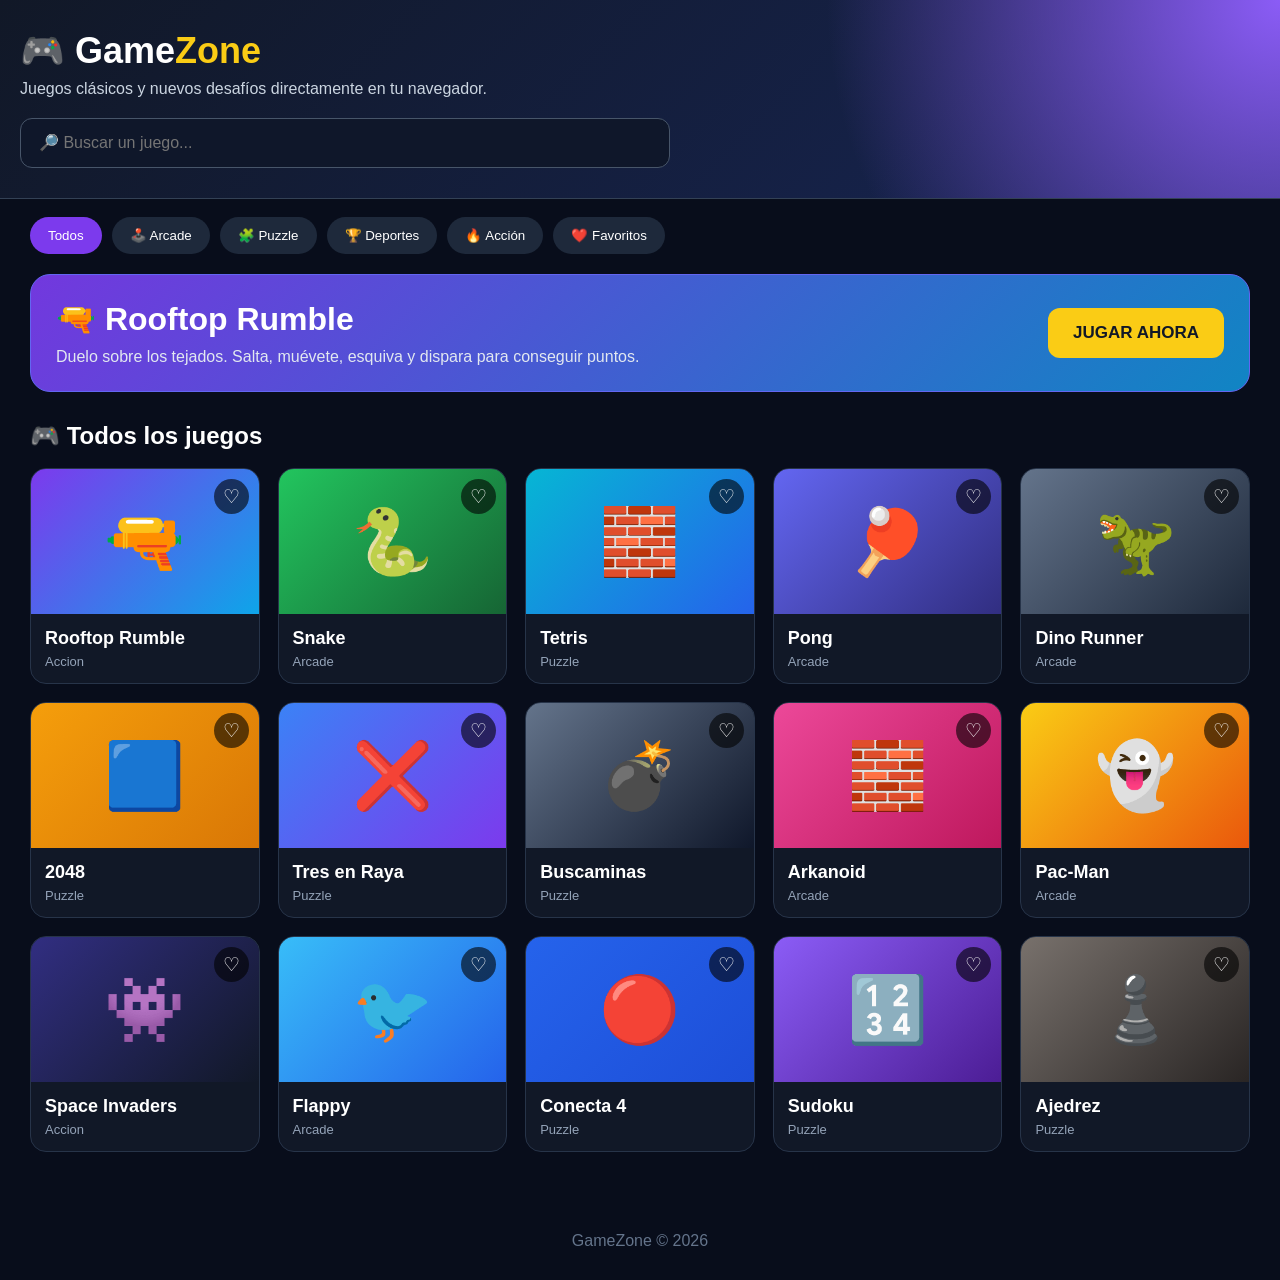
==== commit 4bf2c9c0: "Update print statement from 'Hello' to 'Goodbye'" ====
--- a/index.html
+++ b/index.html
@@ -3,332 +3,407 @@
 <head>
 <meta charset="UTF-8">
 <meta name="viewport" content="width=device-width, initial-scale=1.0">
-<title>GameZone - Juegos Online</title>
+
+<title>GameZone - Juegos</title>
 
 <style>
-* {
-    box-sizing: border-box;
-    margin: 0;
-    padding: 0;
-}
-
-body {
-    font-family: Arial, Helvetica, sans-serif;
-    background: #0f172a;
-    color: white;
-    min-height: 100vh;
-}
-
-header {
-    background: linear-gradient(135deg, #7c3aed, #2563eb);
-    padding: 25px 20px;
-    box-shadow: 0 4px 20px rgba(0,0,0,.35);
-}
-
-.header-inner {
-    max-width: 1200px;
-    margin: auto;
-}
-
-.logo {
-    font-size: 32px;
-    font-weight: 900;
-    margin-bottom: 15px;
-}
-
-.logo span {
-    color: #facc15;
-}
-
-.subtitle {
-    opacity: .9;
-    margin-bottom: 20px;
-}
-
-.search {
-    width: 100%;
-    max-width: 600px;
-    padding: 15px 18px;
-    border: none;
-    border-radius: 12px;
-    font-size: 16px;
-    outline: none;
-}
-
-nav {
-    max-width: 1200px;
-    margin: 20px auto;
-    padding: 0 15px;
-    display: flex;
-    gap: 10px;
-    overflow-x: auto;
-}
-
-.category {
-    border: none;
-    padding: 11px 18px;
-    border-radius: 20px;
-    background: #1e293b;
-    color: white;
-    cursor: pointer;
-    white-space: nowrap;
-    font-weight: bold;
+*{
+    box-sizing:border-box;
+    margin:0;
+    padding:0;
+}
+
+body{
+    font-family:Arial,Helvetica,sans-serif;
+    background:#080d1b;
+    color:white;
+    min-height:100vh;
+}
+
+header{
+    background:
+        radial-gradient(circle at top right,#8b5cf6,transparent 35%),
+        linear-gradient(135deg,#111827,#172554);
+    padding:30px 20px;
+    border-bottom:1px solid #334155;
+}
+
+.header{
+    max-width:1250px;
+    margin:auto;
+}
+
+.logo{
+    font-size:36px;
+    font-weight:900;
+}
+
+.logo span{
+    color:#facc15;
+}
+
+.subtitle{
+    color:#cbd5e1;
+    margin:8px 0 20px;
+}
+
+.search{
+    width:100%;
+    max-width:650px;
+    padding:15px 18px;
+    border-radius:12px;
+    border:1px solid #475569;
+    background:#0f172a;
+    color:white;
+    font-size:16px;
+    outline:none;
+}
+
+nav{
+    max-width:1250px;
+    margin:18px auto;
+    padding:0 15px;
+    display:flex;
+    gap:10px;
+    overflow:auto;
+}
+
+.category{
+    border:0;
+    border-radius:20px;
+    padding:11px 18px;
+    color:white;
+    background:#1e293b;
+    cursor:pointer;
+    white-space:nowrap;
 }
 
 .category:hover,
-.category.active {
-    background: #7c3aed;
-}
-
-main {
-    max-width: 1200px;
-    margin: auto;
-    padding: 0 15px 50px;
-}
-
-.section-title {
-    font-size: 25px;
-    margin: 25px 0 18px;
-}
-
-.games {
-    display: grid;
-    grid-template-columns: repeat(auto-fill, minmax(190px, 1fr));
-    gap: 18px;
-}
-
-.card {
-    background: #1e293b;
-    border-radius: 16px;
-    overflow: hidden;
-    cursor: pointer;
-    transition: .2s;
-    position: relative;
-    border: 1px solid #334155;
-}
-
-.card:hover {
-    transform: translateY(-6px);
-    box-shadow: 0 12px 30px rgba(0,0,0,.35);
-}
-
-.game-image {
-    height: 145px;
-    display: flex;
-    align-items: center;
-    justify-content: center;
-    font-size: 65px;
-}
-
-.game-info {
-    padding: 14px;
-}
-
-.game-title {
-    font-size: 18px;
-    font-weight: bold;
-}
-
-.game-category {
-    color: #94a3b8;
-    font-size: 13px;
-    margin-top: 5px;
-}
-
-.favorite {
-    position: absolute;
-    top: 10px;
-    right: 10px;
-    border: none;
-    width: 34px;
-    height: 34px;
-    border-radius: 50%;
-    background: rgba(0,0,0,.55);
-    color: white;
-    cursor: pointer;
-    font-size: 18px;
-    z-index: 2;
-}
-
-.favorite.active {
-    color: #ef4444;
-}
-
-.empty {
-    text-align: center;
-    padding: 50px;
-    color: #94a3b8;
+.category.active{
+    background:#7c3aed;
+}
+
+main{
+    max-width:1250px;
+    margin:auto;
+    padding:0 15px 50px;
+}
+
+.featured{
+    background:
+        linear-gradient(135deg,rgba(124,58,237,.9),rgba(14,165,233,.75)),
+        #172554;
+    border-radius:20px;
+    padding:25px;
+    margin:20px 0 30px;
+    display:flex;
+    justify-content:space-between;
+    align-items:center;
+    gap:20px;
+    cursor:pointer;
+    border:1px solid #6366f1;
+}
+
+.featured h1{
+    font-size:32px;
+    margin-bottom:10px;
+}
+
+.featured p{
+    color:#e2e8f0;
+    max-width:600px;
+}
+
+.play-featured{
+    background:#facc15;
+    color:#111827;
+    border:0;
+    border-radius:12px;
+    padding:15px 25px;
+    font-weight:bold;
+    font-size:17px;
+    cursor:pointer;
+}
+
+.section-title{
+    margin:25px 0 18px;
+}
+
+.games{
+    display:grid;
+    grid-template-columns:repeat(auto-fill,minmax(190px,1fr));
+    gap:18px;
+}
+
+.card{
+    position:relative;
+    overflow:hidden;
+    background:#111827;
+    border:1px solid #273449;
+    border-radius:16px;
+    cursor:pointer;
+    transition:.2s;
+}
+
+.card:hover{
+    transform:translateY(-6px);
+    border-color:#6366f1;
+    box-shadow:0 15px 35px rgba(0,0,0,.4);
+}
+
+.cover{
+    height:145px;
+    display:flex;
+    justify-content:center;
+    align-items:center;
+    font-size:65px;
+}
+
+.info{
+    padding:14px;
+}
+
+.info h3{
+    font-size:18px;
+}
+
+.info p{
+    color:#94a3b8;
+    margin-top:5px;
+    font-size:13px;
+}
+
+.favorite{
+    position:absolute;
+    top:10px;
+    right:10px;
+    z-index:5;
+    width:35px;
+    height:35px;
+    border:0;
+    border-radius:50%;
+    background:rgba(0,0,0,.6);
+    color:white;
+    cursor:pointer;
+    font-size:19px;
+}
+
+.favorite.active{
+    color:#ef4444;
+}
+
+.empty{
+    padding:50px;
+    text-align:center;
+    color:#94a3b8;
 }
 
 /* MODAL */
 
-.modal {
-    display: none;
-    position: fixed;
-    inset: 0;
-    background: rgba(0,0,0,.8);
-    z-index: 100;
-    align-items: center;
-    justify-content: center;
-    padding: 15px;
-}
-
-.modal.open {
-    display: flex;
-}
-
-.modal-box {
-    width: 100%;
-    max-width: 850px;
-    max-height: 95vh;
-    overflow: auto;
-    background: #111827;
-    border-radius: 18px;
-    padding: 20px;
-    position: relative;
-}
-
-.close {
-    position: absolute;
-    right: 15px;
-    top: 12px;
-    border: none;
-    background: #ef4444;
-    color: white;
-    width: 38px;
-    height: 38px;
-    border-radius: 50%;
-    cursor: pointer;
-    font-size: 20px;
-}
-
-#gameTitle {
-    margin-bottom: 15px;
-}
-
-.game-area {
-    min-height: 400px;
-    display: flex;
-    flex-direction: column;
-    align-items: center;
-    justify-content: center;
-    background: #020617;
-    border-radius: 15px;
-    padding: 20px;
-}
-
-button.game-btn {
-    border: none;
-    background: #7c3aed;
-    color: white;
-    padding: 12px 20px;
-    border-radius: 10px;
-    cursor: pointer;
-    font-size: 16px;
-    font-weight: bold;
-    margin: 5px;
-}
-
-button.game-btn:hover {
-    background: #8b5cf6;
-}
-
-.big-number {
-    font-size: 60px;
-    font-weight: bold;
-    margin: 20px;
-}
-
-.score {
-    font-size: 24px;
-    margin: 10px;
-}
-
-canvas {
-    max-width: 100%;
-    background: #020617;
-    border-radius: 10px;
-}
-
-.memory-grid {
-    display: grid;
-    grid-template-columns: repeat(4, 70px);
-    gap: 8px;
-}
-
-.memory-card {
-    width: 70px;
-    height: 70px;
-    border: none;
-    background: #334155;
-    border-radius: 10px;
-    font-size: 28px;
-    cursor: pointer;
-    color: white;
-}
-
-.memory-card.revealed {
-    background: #7c3aed;
-}
-
-.number-input {
-    padding: 12px;
-    border-radius: 8px;
-    border: none;
-    font-size: 18px;
-    width: 180px;
-    text-align: center;
-}
-
-.ttt {
-    display: grid;
-    grid-template-columns: repeat(3, 90px);
-    gap: 7px;
-}
-
-.ttt button {
-    width: 90px;
-    height: 90px;
-    border: none;
-    border-radius: 10px;
-    background: #334155;
-    color: white;
-    font-size: 35px;
-    cursor: pointer;
-}
-
-footer {
-    text-align: center;
-    padding: 30px;
-    color: #64748b;
-}
-
-@media(max-width:600px) {
-    .logo {
-        font-size: 26px;
+.modal{
+    display:none;
+    position:fixed;
+    z-index:1000;
+    inset:0;
+    background:rgba(0,0,0,.88);
+    align-items:center;
+    justify-content:center;
+    padding:15px;
+}
+
+.modal.open{
+    display:flex;
+}
+
+.modal-box{
+    width:100%;
+    max-width:1000px;
+    max-height:96vh;
+    overflow:auto;
+    background:#0f172a;
+    border:1px solid #334155;
+    border-radius:20px;
+    padding:20px;
+    position:relative;
+}
+
+.close{
+    position:absolute;
+    top:12px;
+    right:12px;
+    width:40px;
+    height:40px;
+    border:0;
+    border-radius:50%;
+    background:#ef4444;
+    color:white;
+    font-size:24px;
+    cursor:pointer;
+    z-index:20;
+}
+
+#gameTitle{
+    margin-bottom:15px;
+}
+
+.game-area{
+    min-height:450px;
+    background:#020617;
+    border-radius:15px;
+    display:flex;
+    flex-direction:column;
+    justify-content:center;
+    align-items:center;
+    padding:20px;
+    overflow:hidden;
+}
+
+.game-button{
+    border:0;
+    background:#7c3aed;
+    color:white;
+    border-radius:10px;
+    padding:12px 20px;
+    cursor:pointer;
+    font-weight:bold;
+    font-size:16px;
+    margin:5px;
+}
+
+.game-button:hover{
+    background:#8b5cf6;
+}
+
+canvas{
+    max-width:100%;
+    border-radius:10px;
+    background:#020617;
+}
+
+.score{
+    font-size:20px;
+    margin-bottom:10px;
+}
+
+.controls{
+    color:#94a3b8;
+    margin-top:10px;
+    text-align:center;
+}
+
+/* 2048 */
+
+.board2048{
+    width:320px;
+    height:320px;
+    padding:8px;
+    background:#475569;
+    display:grid;
+    grid-template-columns:repeat(4,1fr);
+    gap:8px;
+    border-radius:10px;
+}
+
+.tile2048{
+    background:#334155;
+    display:flex;
+    justify-content:center;
+    align-items:center;
+    font-size:28px;
+    font-weight:bold;
+    border-radius:6px;
+}
+
+/* TTT */
+
+.ttt{
+    display:grid;
+    grid-template-columns:repeat(3,90px);
+    gap:7px;
+}
+
+.ttt button{
+    width:90px;
+    height:90px;
+    border:0;
+    border-radius:8px;
+    background:#334155;
+    color:white;
+    font-size:35px;
+}
+
+/* CONNECT 4 */
+
+.connect4{
+    display:grid;
+    grid-template-columns:repeat(7,50px);
+    gap:5px;
+    background:#2563eb;
+    padding:10px;
+    border-radius:10px;
+}
+
+.connect4 button{
+    width:50px;
+    height:50px;
+    border-radius:50%;
+    border:0;
+    background:#e2e8f0;
+}
+
+/* ROOFTOP */
+
+.rooftop-wrap{
+    width:100%;
+    text-align:center;
+}
+
+.rooftop-wrap canvas{
+    width:100%;
+    max-width:900px;
+}
+
+.rooftop-info{
+    display:flex;
+    justify-content:space-between;
+    max-width:900px;
+    margin:8px auto;
+}
+
+footer{
+    text-align:center;
+    color:#64748b;
+    padding:30px;
+}
+
+@media(max-width:700px){
+
+    .logo{
+        font-size:28px;
     }
 
-    .games {
-        grid-template-columns: repeat(2, 1fr);
-        gap: 10px;
+    .featured{
+        flex-direction:column;
+        align-items:flex-start;
     }
 
-    .game-image {
-        height: 110px;
-        font-size: 50px;
+    .games{
+        grid-template-columns:repeat(2,1fr);
+        gap:10px;
     }
 
-    .game-title {
-        font-size: 15px;
+    .cover{
+        height:110px;
+        font-size:50px;
     }
 
-    .memory-grid {
-        grid-template-columns: repeat(4, 55px);
+    .info h3{
+        font-size:15px;
     }
 
-    .memory-card {
-        width: 55px;
-        height: 55px;
+    .game-area{
+        min-height:400px;
+        padding:10px;
     }
 }
 </style>
@@ -337,2637 +412,3054 @@
 <body>
 
 <header>
-    <div class="header-inner">
-        <div class="logo">🎮 Game<span>Zone</span></div>
-        <div class="subtitle">Juega gratis directamente desde tu navegador</div>
-
-        <input
-            id="search"
-            class="search"
-            type="text"
-            placeholder="🔎 Buscar juegos..."
-        >
+<div class="header">
+
+    <div class="logo">
+        🎮 Game<span>Zone</span>
     </div>
+
+    <div class="subtitle">
+        Juegos clásicos y nuevos desafíos directamente en tu navegador.
+    </div>
+
+    <input
+        id="search"
+        class="search"
+        placeholder="🔎 Buscar un juego..."
+    >
+
+</div>
 </header>
 
 <nav>
-    <button class="category active" data-category="Todos">Todos</button>
-    <button class="category" data-category="Arcade">🕹️ Arcade</button>
-    <button class="category" data-category="Puzzle">🧩 Puzzle</button>
-    <button class="category" data-category="Deportes">⚽ Deportes</button>
-    <button class="category" data-category="Accion">🔥 Acción</button>
-    <button class="category" data-category="Favoritos">❤️ Favoritos</button>
+
+<button class="category active" data-cat="Todos">
+Todos
+</button>
+
+<button class="category" data-cat="Arcade">
+🕹️ Arcade
+</button>
+
+<button class="category" data-cat="Puzzle">
+🧩 Puzzle
+</button>
+
+<button class="category" data-cat="Deportes">
+🏆 Deportes
+</button>
+
+<button class="category" data-cat="Accion">
+🔥 Acción
+</button>
+
+<button class="category" data-cat="Favoritos">
+❤️ Favoritos
+</button>
+
 </nav>
 
 <main>
 
-    <h2 class="section-title">🎮 Juegos</h2>
-
-    <div id="games" class="games"></div>
+<div class="featured" id="featured">
+
+<div>
+<h1>🔫 Rooftop Rumble</h1>
+
+<p>
+Duelo sobre los tejados. Salta, muévete, esquiva
+y dispara para conseguir puntos.
+</p>
+</div>
+
+<button class="play-featured">
+JUGAR AHORA
+</button>
+
+</div>
+
+<h2 class="section-title">
+🎮 Todos los juegos
+</h2>
+
+<div id="games" class="games"></div>
 
 </main>
 
 <footer>
-    GameZone © 2026 · Juegos web
+GameZone © 2026
 </footer>
 
-<!-- MODAL DEL JUEGO -->
-
-<div id="modal" class="modal">
-    <div class="modal-box">
-
-        <button id="close" class="close">×</button>
-
-        <h2 id="gameTitle">Juego</h2>
-
-        <div id="gameArea" class="game-area"></div>
-
-    </div>
+
+<div class="modal" id="modal">
+
+<div class="modal-box">
+
+<button class="close" id="close">
+×
+</button>
+
+<h2 id="gameTitle"></h2>
+
+<div id="gameArea" class="game-area"></div>
+
 </div>
 
+</div>
+
+
 <script>
 
-/* =========================================
-   DATOS DE LOS JUEGOS
-========================================= */
-
-const games = [
-
-    {
-        id: "clicker",
-        name: "Clicker",
-        category: "Arcade",
-        icon: "👆",
-        color: "linear-gradient(135deg,#f97316,#ef4444)"
-    },
-
-    {
-        id: "reaction",
-        name: "Reflejos",
-        category: "Arcade",
-        icon: "⚡",
-        color: "linear-gradient(135deg,#eab308,#f97316)"
-    },
-
-    {
-        id: "memory",
-        name: "Memoria",
-        category: "Puzzle",
-        icon: "🧠",
-        color: "linear-gradient(135deg,#8b5cf6,#ec4899)"
-    },
-
-    {
-        id: "number",
-        name: "Adivina el número",
-        category: "Puzzle",
-        icon: "🔢",
-        color: "linear-gradient(135deg,#06b6d4,#2563eb)"
-    },
-
-    {
-        id: "basket",
-        name: "Basket",
-        category: "Deportes",
-        icon: "🏀",
-        color: "linear-gradient(135deg,#f97316,#ea580c)"
-    },
-
-    {
-        id: "football",
-        name: "Fútbol",
-        category: "Deportes",
-        icon: "⚽",
-        color: "linear-gradient(135deg,#22c55e,#15803d)"
-    },
-
-    {
-        id: "snake",
-        name: "Snake",
-        category: "Arcade",
-        icon: "🐍",
-        color: "linear-gradient(135deg,#22c55e,#166534)"
-    },
-
-    {
-        id: "pong",
-        name: "Pong",
-        category: "Arcade",
-        icon: "🏓",
-        color: "linear-gradient(135deg,#6366f1,#4338ca)"
-    },
-
-    {
-        id: "breakout",
-        name: "Breakout",
-        category: "Arcade",
-        icon: "🧱",
-        color: "linear-gradient(135deg,#ec4899,#be185d)"
-    },
-
-    {
-        id: "tetris",
-        name: "Tetris Mini",
-        category: "Puzzle",
-        icon: "🟦",
-        color: "linear-gradient(135deg,#06b6d4,#0891b2)"
-    },
-
-    {
-        id: "dodge",
-        name: "Esquiva",
-        category: "Accion",
-        icon: "💥",
-        color: "linear-gradient(135deg,#ef4444,#991b1b)"
-    },
-
-    {
-        id: "space",
-        name: "Nave Espacial",
-        category: "Accion",
-        icon: "🚀",
-        color: "linear-gradient(135deg,#312e81,#111827)"
-    },
-
-    {
-        id: "stars",
-        name: "Atrapa Estrellas",
-        category: "Arcade",
-        icon: "⭐",
-        color: "linear-gradient(135deg,#eab308,#f59e0b)"
-    },
-
-    {
-        id: "game2048",
-        name: "2048 Mini",
-        category: "Puzzle",
-        icon: "🔲",
-        color: "linear-gradient(135deg,#f59e0b,#d97706)"
-    },
-
-    {
-        id: "ttt",
-        name: "Tres en Raya",
-        category: "Puzzle",
-        icon: "❌",
-        color: "linear-gradient(135deg,#3b82f6,#7c3aed)"
-    }
+/* =====================================================
+   LISTA DE JUEGOS
+===================================================== */
+
+const games=[
+
+{
+id:"rooftop",
+name:"Rooftop Rumble",
+cat:"Accion",
+icon:"🔫",
+color:"linear-gradient(135deg,#7c3aed,#0ea5e9)"
+},
+
+{
+id:"snake",
+name:"Snake",
+cat:"Arcade",
+icon:"🐍",
+color:"linear-gradient(135deg,#22c55e,#166534)"
+},
+
+{
+id:"tetris",
+name:"Tetris",
+cat:"Puzzle",
+icon:"🧱",
+color:"linear-gradient(135deg,#06b6d4,#2563eb)"
+},
+
+{
+id:"pong",
+name:"Pong",
+cat:"Arcade",
+icon:"🏓",
+color:"linear-gradient(135deg,#6366f1,#312e81)"
+},
+
+{
+id:"dino",
+name:"Dino Runner",
+cat:"Arcade",
+icon:"🦖",
+color:"linear-gradient(135deg,#64748b,#1e293b)"
+},
+
+{
+id:"2048",
+name:"2048",
+cat:"Puzzle",
+icon:"🟦",
+color:"linear-gradient(135deg,#f59e0b,#d97706)"
+},
+
+{
+id:"ttt",
+name:"Tres en Raya",
+cat:"Puzzle",
+icon:"❌",
+color:"linear-gradient(135deg,#3b82f6,#7c3aed)"
+},
+
+{
+id:"mines",
+name:"Buscaminas",
+cat:"Puzzle",
+icon:"💣",
+color:"linear-gradient(135deg,#64748b,#0f172a)"
+},
+
+{
+id:"breakout",
+name:"Arkanoid",
+cat:"Arcade",
+icon:"🧱",
+color:"linear-gradient(135deg,#ec4899,#be185d)"
+},
+
+{
+id:"pac",
+name:"Pac-Man",
+cat:"Arcade",
+icon:"👻",
+color:"linear-gradient(135deg,#facc15,#ea580c)"
+},
+
+{
+id:"invaders",
+name:"Space Invaders",
+cat:"Accion",
+icon:"👾",
+color:"linear-gradient(135deg,#312e81,#111827)"
+},
+
+{
+id:"flappy",
+name:"Flappy",
+cat:"Arcade",
+icon:"🐦",
+color:"linear-gradient(135deg,#38bdf8,#2563eb)"
+},
+
+{
+id:"connect",
+name:"Conecta 4",
+cat:"Puzzle",
+icon:"🔴",
+color:"linear-gradient(135deg,#2563eb,#1d4ed8)"
+},
+
+{
+id:"sudoku",
+name:"Sudoku",
+cat:"Puzzle",
+icon:"🔢",
+color:"linear-gradient(135deg,#8b5cf6,#4c1d95)"
+},
+
+{
+id:"chess",
+name:"Ajedrez",
+cat:"Puzzle",
+icon:"♟️",
+color:"linear-gradient(135deg,#78716c,#292524)"
+}
 
 ];
 
 
-/* =========================================
-   ELEMENTOS
-========================================= */
-
-const gamesContainer = document.getElementById("games");
-const searchInput = document.getElementById("search");
-const modal = document.getElementById("modal");
-const gameTitle = document.getElementById("gameTitle");
-const gameArea = document.getElementById("gameArea");
-const closeButton = document.getElementById("close");
-
-let currentCategory = "Todos";
-let cleanupGame = null;
-
-
-/* =========================================
+/* =====================================================
+   VARIABLES
+===================================================== */
+
+const container=
+document.getElementById("games");
+
+const search=
+document.getElementById("search");
+
+const modal=
+document.getElementById("modal");
+
+const gameArea=
+document.getElementById("gameArea");
+
+const gameTitle=
+document.getElementById("gameTitle");
+
+let category="Todos";
+
+let favorites=
+JSON.parse(
+localStorage.getItem("favorites")||"[]"
+);
+
+let cleanup=null;
+
+
+/* =====================================================
    FAVORITOS
-========================================= */
-
-let favorites =
-    JSON.parse(localStorage.getItem("gamezoneFavorites") || "[]");
-
-
-function isFavorite(id) {
-    return favorites.includes(id);
-}
-
-
-function toggleFavorite(id) {
-
-    if (favorites.includes(id)) {
-
-        favorites = favorites.filter(x => x !== id);
-
-    } else {
-
-        favorites.push(id);
-
-    }
-
-    localStorage.setItem(
-        "gamezoneFavorites",
-        JSON.stringify(favorites)
-    );
-
-    renderGames();
-}
-
-
-/* =========================================
-   MOSTRAR JUEGOS
-========================================= */
-
-function renderGames() {
-
-    const search = searchInput.value.toLowerCase().trim();
-
-    const filtered = games.filter(game => {
-
-        const categoryOK =
-            currentCategory === "Todos" ||
-            (currentCategory === "Favoritos"
-                ? isFavorite(game.id)
-                : game.category === currentCategory);
-
-        const searchOK =
-            game.name.toLowerCase().includes(search);
-
-        return categoryOK && searchOK;
-
-    });
-
-
-    gamesContainer.innerHTML = "";
-
-
-    if (filtered.length === 0) {
-
-        gamesContainer.innerHTML = `
-            <div class="empty">
-                <h3>No se encontraron juegos 😢</h3>
-                <p>Prueba con otra búsqueda o categoría.</p>
-            </div>
-        `;
-
-        return;
-    }
-
-
-    filtered.forEach(game => {
-
-        const card = document.createElement("div");
-
-        card.className = "card";
-
-        card.innerHTML = `
-
-            <button class="favorite ${isFavorite(game.id) ? "active" : ""}">
-                ${isFavorite(game.id) ? "❤️" : "♡"}
-            </button>
-
-            <div
-                class="game-image"
-                style="background:${game.color}"
-            >
-                ${game.icon}
-            </div>
-
-            <div class="game-info">
-
-                <div class="game-title">
-                    ${game.name}
-                </div>
-
-                <div class="game-category">
-                    ${game.category}
-                </div>
-
-            </div>
-        `;
-
-
-        card.addEventListener("click", () => {
-            openGame(game.id);
-        });
-
-
-        card.querySelector(".favorite")
-            .addEventListener("click", event => {
-
-                event.stopPropagation();
-
-                toggleFavorite(game.id);
-
-            });
-
-
-        gamesContainer.appendChild(card);
-
-    });
-
-}
-
-
-/* =========================================
-   CATEGORÍAS
-========================================= */
-
-document.querySelectorAll(".category").forEach(button => {
-
-    button.addEventListener("click", () => {
-
-        document
-            .querySelectorAll(".category")
-            .forEach(b => b.classList.remove("active"));
-
-        button.classList.add("active");
-
-        currentCategory =
-            button.dataset.category;
-
-        renderGames();
-
-    });
+===================================================== */
+
+function favorite(id){
+
+if(favorites.includes(id)){
+
+favorites=
+favorites.filter(x=>x!==id);
+
+}else{
+
+favorites.push(id);
+
+}
+
+localStorage.setItem(
+"favorites",
+JSON.stringify(favorites)
+);
+
+render();
+
+}
+
+
+/* =====================================================
+   RENDER
+===================================================== */
+
+function render(){
+
+let text=
+search.value.toLowerCase();
+
+let list=
+games.filter(game=>{
+
+let catOK=
+category==="Todos"||
+(
+category==="Favoritos"
+?
+favorites.includes(game.id)
+:
+game.cat===category
+);
+
+let searchOK=
+game.name.toLowerCase().includes(text);
+
+return catOK&&searchOK;
 
 });
 
 
-searchInput.addEventListener("input", renderGames);
-
-
-/* =========================================
-   ABRIR / CERRAR JUEGO
-========================================= */
-
-function openGame(id) {
-
-    const game = games.find(x => x.id === id);
-
-    if (!game) return;
-
-    if (cleanupGame) {
-
-        cleanupGame();
-
-        cleanupGame = null;
-
-    }
-
-    gameTitle.textContent =
-        game.icon + " " + game.name;
-
-    gameArea.innerHTML = "";
-
-    modal.classList.add("open");
-
-    startGame(id);
-
-}
-
-
-function closeGame() {
-
-    if (cleanupGame) {
-
-        cleanupGame();
-
-        cleanupGame = null;
-
-    }
-
-    modal.classList.remove("open");
-
-    gameArea.innerHTML = "";
-
-}
-
-
-closeButton.addEventListener("click", closeGame);
-
-
-modal.addEventListener("click", event => {
-
-    if (event.target === modal) {
-        closeGame();
-    }
+container.innerHTML="";
+
+
+if(!list.length){
+
+container.innerHTML=
+`<div class="empty">
+<h2>No hay juegos</h2>
+<p>Prueba otra búsqueda.</p>
+</div>`;
+
+return;
+
+}
+
+
+list.forEach(game=>{
+
+let card=
+document.createElement("div");
+
+card.className="card";
+
+card.innerHTML=`
+
+<button class="favorite ${
+favorites.includes(game.id)?"active":""
+}">
+${favorites.includes(game.id)?"♥":"♡"}
+</button>
+
+<div class="cover"
+style="background:${game.color}">
+${game.icon}
+</div>
+
+<div class="info">
+<h3>${game.name}</h3>
+<p>${game.cat}</p>
+</div>
+
+`;
+
+card.onclick=()=>openGame(game.id);
+
+card
+.querySelector(".favorite")
+.onclick=e=>{
+
+e.stopPropagation();
+
+favorite(game.id);
+
+};
+
+container.appendChild(card);
 
 });
 
-
-/* =========================================
-   SELECCIONAR JUEGO
-========================================= */
-
-function startGame(id) {
-
-    const functions = {
-
-        clicker: gameClicker,
-        reaction: gameReaction,
-        memory: gameMemory,
-        number: gameNumber,
-        basket: gameBasket,
-        football: gameFootball,
-        snake: gameSnake,
-        pong: gamePong,
-        breakout: gameBreakout,
-        tetris: gameTetris,
-        dodge: gameDodge,
-        space: gameSpace,
-        stars: gameStars,
-        game2048: game2048,
-        ttt: gameTTT
-
-    };
-
-    if (functions[id]) {
-
-        cleanupGame = functions[id]();
-
-    }
-
-}
-
-
-/* =========================================
-   1. CLICKER
-========================================= */
-
-function gameClicker() {
-
-    let score = 0;
-    let time = 10;
-    let timer = null;
-
-    gameArea.innerHTML = `
-
-        <div class="score">
-            Puntos: <span id="clickScore">0</span>
-        </div>
-
-        <div>
-            Tiempo: <span id="clickTime">10</span>s
-        </div>
-
-        <button id="clickButton"
-                class="game-btn"
-                style="font-size:30px;padding:30px">
-            👆 ¡CLICA!
-        </button>
-
-        <p>Consigue tantos clics como puedas.</p>
-    `;
-
-    const button = document.getElementById("clickButton");
-
-    button.addEventListener("click", () => {
-
-        if (time <= 0) return;
-
-        score++;
-
-        document.getElementById("clickScore").textContent =
-            score;
-
-    });
-
-
-    timer = setInterval(() => {
-
-        time--;
-
-        document.getElementById("clickTime").textContent =
-            time;
-
-        if (time <= 0) {
-
-            clearInterval(timer);
-
-            button.disabled = true;
-
-            button.textContent =
-                "🏆 " + score + " puntos";
-
-        }
-
-    }, 1000);
-
-
-    return () => clearInterval(timer);
-
-}
-
-
-/* =========================================
-   2. REFLEJOS
-========================================= */
-
-function gameReaction() {
-
-    let start = null;
-    let timer = null;
-
-    gameArea.innerHTML = `
-
-        <div class="big-number" id="reactionText">
-            Espera...
-        </div>
-
-        <button id="reactionButton"
-                class="game-btn">
-            Preparado
-        </button>
-
-        <p id="reactionResult"></p>
-    `;
-
-    const button =
-        document.getElementById("reactionButton");
-
-    const text =
-        document.getElementById("reactionText");
-
-    const result =
-        document.getElementById("reactionResult");
-
-
-    function startRound() {
-
-        button.disabled = true;
-
-        text.textContent = "🟡";
-
-        const delay =
-            1000 + Math.random() * 3000;
-
-        timer = setTimeout(() => {
-
-            text.textContent = "🟢 ¡AHORA!";
-
-            start = Date.now();
-
-            button.disabled = false;
-
-            button.textContent = "¡CLICA!";
-
-        }, delay);
-
-    }
-
-
-    button.addEventListener("click", () => {
-
-        if (!start) {
-
-            startRound();
-
-            return;
-
-        }
-
-        const ms = Date.now() - start;
-
-        result.textContent =
-            "⚡ Tiempo: " + ms + " ms";
-
-        start = null;
-
-        button.textContent =
-            "Jugar otra vez";
-
-    });
-
-
-    return () => {
-
-        clearTimeout(timer);
-
-    };
-
-}
-
-
-/* =========================================
-   3. MEMORIA
-========================================= */
-
-function gameMemory() {
-
-    const symbols = [
-        "🍎","🍎",
-        "🚀","🚀",
-        "⚽","⚽",
-        "🐱","🐱",
-        "⭐","⭐",
-        "🔥","🔥",
-        "🎮","🎮",
-        "🍕","🍕"
-    ].sort(() => Math.random() - .5);
-
-
-    gameArea.innerHTML = `
-        <div class="memory-grid" id="memoryGrid"></div>
-        <p id="memoryMessage" style="margin-top:15px">
-            Encuentra todas las parejas.
-        </p>
-    `;
-
-
-    const grid =
-        document.getElementById("memoryGrid");
-
-    let first = null;
-    let second = null;
-    let locked = false;
-    let pairs = 0;
-
-
-    symbols.forEach((symbol, index) => {
-
-        const button =
-            document.createElement("button");
-
-        button.className = "memory-card";
-
-        button.textContent = "?";
-
-        button.dataset.symbol = symbol;
-
-        button.addEventListener("click", () => {
-
-            if (
-                locked ||
-                button === first ||
-                button.classList.contains("matched")
-            ) return;
-
-
-            button.textContent = symbol;
-
-            button.classList.add("revealed");
-
-
-            if (!first) {
-
-                first = button;
-
-                return;
-
-            }
-
-
-            second = button;
-
-            locked = true;
-
-
-            if (
-                first.dataset.symbol ===
-                second.dataset.symbol
-            ) {
-
-                first.classList.add("matched");
-                second.classList.add("matched");
-
-                pairs++;
-
-                first = null;
-                second = null;
-                locked = false;
-
-
-                if (pairs === symbols.length / 2) {
-
-                    document.getElementById(
-                        "memoryMessage"
-                    ).textContent =
-                        "🏆 ¡Has encontrado todas las parejas!";
-
-                }
-
-            } else {
-
-                setTimeout(() => {
-
-                    first.textContent = "?";
-                    second.textContent = "?";
-
-                    first.classList.remove("revealed");
-                    second.classList.remove("revealed");
-
-                    first = null;
-                    second = null;
-
-                    locked = false;
-
-                }, 700);
-
-            }
-
-        });
-
-
-        grid.appendChild(button);
-
-    });
-
-
-    return () => {};
-
-}
-
-
-/* =========================================
-   4. ADIVINA EL NÚMERO
-========================================= */
-
-function gameNumber() {
-
-    const secret =
-        Math.floor(Math.random() * 100) + 1;
-
-    let attempts = 0;
-
-    gameArea.innerHTML = `
-
-        <p>Adivina un número entre 1 y 100.</p>
-
-        <input
-            id="numberInput"
-            class="number-input"
-            type="number"
-            min="1"
-            max="100"
-            placeholder="Número"
-        >
-
-        <button id="numberButton"
-                class="game-btn">
-            Comprobar
-        </button>
-
-        <div id="numberMessage"
-             style="margin-top:15px">
-        </div>
-    `;
-
-
-    const input =
-        document.getElementById("numberInput");
-
-    const button =
-        document.getElementById("numberButton");
-
-    const message =
-        document.getElementById("numberMessage");
-
-
-    button.addEventListener("click", () => {
-
-        const value = Number(input.value);
-
-        if (!value) return;
-
-        attempts++;
-
-
-        if (value === secret) {
-
-            message.innerHTML =
-                "🎉 ¡Correcto! Lo lograste en " +
-                attempts +
-                " intentos.";
-
-            button.disabled = true;
-
-        } else if (value < secret) {
-
-            message.textContent =
-                "⬆️ El número es mayor.";
-
-        } else {
-
-            message.textContent =
-                "⬇️ El número es menor.";
-
-        }
-
-    });
-
-
-    return () => {};
-
-}
-
-
-/* =========================================
-   5. BASKET
-========================================= */
-
-function gameBasket() {
-
-    let score = 0;
-    let shots = 10;
-
-    gameArea.innerHTML = `
-
-        <div class="score">
-            🏀 Canastas:
-            <span id="basketScore">0</span>
-        </div>
-
-        <div>
-            Lanzamientos:
-            <span id="basketShots">10</span>
-        </div>
-
-        <button id="basketButton"
-                class="game-btn"
-                style="font-size:60px">
-            🏀
-        </button>
-
-        <p id="basketMessage">
-            ¡Pulsa para lanzar!
-        </p>
-    `;
-
-
-    const button =
-        document.getElementById("basketButton");
-
-    button.addEventListener("click", () => {
-
-        if (shots <= 0) return;
-
-        shots--;
-
-        const scored =
-            Math.random() < .6;
-
-        if (scored) {
-
-            score++;
-
-            document.getElementById(
-                "basketMessage"
-            ).textContent =
-                "🔥 ¡CANASTA!";
-
-        } else {
-
-            document.getElementById(
-                "basketMessage"
-            ).textContent =
-                "❌ Fallaste";
-
-        }
-
-
-        document.getElementById(
-            "basketScore"
-        ).textContent = score;
-
-        document.getElementById(
-            "basketShots"
-        ).textContent = shots;
-
-
-        if (shots === 0) {
-
-            button.disabled = true;
-
-            document.getElementById(
-                "basketMessage"
-            ).textContent =
-                "🏆 Final: " + score + "/10";
-
-        }
-
-    });
-
-
-    return () => {};
-
-}
-
-
-/* =========================================
-   6. FÚTBOL
-========================================= */
-
-function gameFootball() {
-
-    let score = 0;
-    let shots = 10;
-
-    gameArea.innerHTML = `
-
-        <div class="score">
-            ⚽ Goles:
-            <span id="footballScore">0</span>
-        </div>
-
-        <div>
-            Tiros:
-            <span id="footballShots">10</span>
-        </div>
-
-        <button id="footballButton"
-                class="game-btn"
-                style="font-size:60px">
-            ⚽
-        </button>
-
-        <p id="footballMessage">
-            ¡Chuta!
-        </p>
-    `;
-
-
-    document
-        .getElementById("footballButton")
-        .addEventListener("click", () => {
-
-            if (shots <= 0) return;
-
-            shots--;
-
-            const goal =
-                Math.random() < .5;
-
-
-            if (goal) {
-
-                score++;
-
-                document.getElementById(
-                    "footballMessage"
-                ).textContent =
-                    "⚽ ¡GOOOOOOL!";
-
-            } else {
-
-                document.getElementById(
-                    "footballMessage"
-                ).textContent =
-                    "🧤 ¡El portero la paró!";
-
-            }
-
-
-            document.getElementById(
-                "footballScore"
-            ).textContent = score;
-
-            document.getElementById(
-                "footballShots"
-            ).textContent = shots;
-
-
-            if (shots === 0) {
-
-                document.getElementById(
-                    "footballButton"
-                ).disabled = true;
-
-            }
-
-        });
-
-
-    return () => {};
-
-}
-
-
-/* =========================================
-   7. SNAKE
-========================================= */
-
-function gameSnake() {
-
-    gameArea.innerHTML = `
-        <canvas id="snakeCanvas"
-                width="400"
-                height="400"></canvas>
-
-        <p>Usa las flechas del teclado.</p>
-    `;
-
-
-    const canvas =
-        document.getElementById("snakeCanvas");
-
-    const ctx =
-        canvas.getContext("2d");
-
-
-    const size = 20;
-
-    let snake = [
-        {x: 200, y: 200},
-        {x: 180, y: 200},
-        {x: 160, y: 200}
-    ];
-
-    let food = {
-        x: 300,
-        y: 200
-    };
-
-    let dx = size;
-    let dy = 0;
-
-    let score = 0;
-
-    let timer;
-
-
-    function draw() {
-
-        ctx.fillStyle = "#020617";
-        ctx.fillRect(0,0,400,400);
-
-
-        ctx.fillStyle = "#22c55e";
-
-        snake.forEach(part => {
-
-            ctx.fillRect(
-                part.x,
-                part.y,
-                size - 2,
-                size - 2
-            );
-
-        });
-
-
-        ctx.fillStyle = "#ef4444";
-
-        ctx.fillRect(
-            food.x,
-            food.y,
-            size - 2,
-            size - 2
-        );
-
-    }
-
-
-    function move() {
-
-        const head = {
-            x: snake[0].x + dx,
-            y: snake[0].y + dy
-        };
-
-
-        if (
-            head.x < 0 ||
-            head.x >= 400 ||
-            head.y < 0 ||
-            head.y >= 400 ||
-            snake.some(
-                p =>
-                    p.x === head.x &&
-                    p.y === head.y
-            )
-        ) {
-
-            clearInterval(timer);
-
-            alert("Game Over — puntos: " + score);
-
-            return;
-
-        }
-
-
-        snake.unshift(head);
-
-
-        if (
-            head.x === food.x &&
-            head.y === food.y
-        ) {
-
-            score++;
-
-            food = {
-
-                x: Math.floor(
-                    Math.random() * 20
-                ) * 20,
-
-                y: Math.floor(
-                    Math.random() * 20
-                ) * 20
-
-            };
-
-        } else {
-
-            snake.pop();
-
-        }
-
-
-        draw();
-
-    }
-
-
-    function keydown(event) {
-
-        if (
-            event.key === "ArrowUp" &&
-            dy === 0
-        ) {
-
-            dx = 0;
-            dy = -size;
-
-        }
-
-
-        if (
-            event.key === "ArrowDown" &&
-            dy === 0
-        ) {
-
-            dx = 0;
-            dy = size;
-
-        }
-
-
-        if (
-            event.key === "ArrowLeft" &&
-            dx === 0
-        ) {
-
-            dx = -size;
-            dy = 0;
-
-        }
-
-
-        if (
-            event.key === "ArrowRight" &&
-            dx === 0
-        ) {
-
-            dx = size;
-            dy = 0;
-
-        }
-
-    }
-
-
-    document.addEventListener(
-        "keydown",
-        keydown
-    );
-
-
-    draw();
-
-    timer = setInterval(move, 120);
-
-
-    return () => {
-
-        clearInterval(timer);
-
-        document.removeEventListener(
-            "keydown",
-            keydown
-        );
-
-    };
-
-}
-
-
-/* =========================================
-   8. PONG
-========================================= */
-
-function gamePong() {
-
-    gameArea.innerHTML = `
-        <canvas id="pongCanvas"
-                width="600"
-                height="350"></canvas>
-
-        <p>Usa ↑ y ↓ para mover tu pala.</p>
-    `;
-
-
-    const canvas =
-        document.getElementById("pongCanvas");
-
-    const ctx =
-        canvas.getContext("2d");
-
-
-    let playerY = 140;
-    let enemyY = 140;
-
-    let ballX = 300;
-    let ballY = 175;
-
-    let ballDX = 4;
-    let ballDY = 3;
-
-    let playerScore = 0;
-    let enemyScore = 0;
-
-    let animation;
-
-
-    function draw() {
-
-        ctx.fillStyle = "#020617";
-        ctx.fillRect(0,0,600,350);
-
-
-        ctx.fillStyle = "white";
-
-
-        ctx.fillRect(
-            20,
-            playerY,
-            10,
-            70
-        );
-
-
-        ctx.fillRect(
-            570,
-            enemyY,
-            10,
-            70
-        );
-
-
-        ctx.beginPath();
-
-        ctx.arc(
-            ballX,
-            ballY,
-            8,
-            0,
-            Math.PI * 2
-        );
-
-        ctx.fill();
-
-
-        ctx.font = "25px Arial";
-
-        ctx.fillText(
-            playerScore,
-            250,
-            40
-        );
-
-        ctx.fillText(
-            enemyScore,
-            340,
-            40
-        );
-
-    }
-
-
-    function update() {
-
-        ballX += ballDX;
-        ballY += ballDY;
-
-
-        if (
-            ballY < 0 ||
-            ballY > 350
-        ) {
-
-            ballDY *= -1;
-
-        }
-
-
-        if (
-            ballX < 35 &&
-            ballY > playerY &&
-            ballY < playerY + 70
-        ) {
-
-            ballDX *= -1;
-
-        }
-
-
-        if (
-            ballX > 555 &&
-            ballY > enemyY &&
-            ballY < enemyY + 70
-        ) {
-
-            ballDX *= -1;
-
-        }
-
-
-        enemyY +=
-            (ballY - (enemyY + 35)) * .04;
-
-
-        if (ballX < 0) {
-
-            enemyScore++;
-
-            resetBall();
-
-        }
-
-
-        if (ballX > 600) {
-
-            playerScore++;
-
-            resetBall();
-
-        }
-
-
-        draw();
-
-        animation =
-            requestAnimationFrame(update);
-
-    }
-
-
-    function resetBall() {
-
-        ballX = 300;
-        ballY = 175;
-
-        ballDX *= -1;
-
-    }
-
-
-    function keydown(event) {
-
-        if (
-            event.key === "ArrowUp"
-        ) {
-
-            playerY -= 25;
-
-        }
-
-
-        if (
-            event.key === "ArrowDown"
-        ) {
-
-            playerY += 25;
-
-        }
-
-
-        playerY =
-            Math.max(
-                0,
-                Math.min(
-                    280,
-                    playerY
-                )
-            );
-
-    }
-
-
-    document.addEventListener(
-        "keydown",
-        keydown
-    );
-
-
-    update();
-
-
-    return () => {
-
-        cancelAnimationFrame(animation);
-
-        document.removeEventListener(
-            "keydown",
-            keydown
-        );
-
-    };
-
-}
-
-
-/* =========================================
-   9. BREAKOUT
-========================================= */
-
-function gameBreakout() {
-
-    gameArea.innerHTML = `
-        <canvas id="breakoutCanvas"
-                width="600"
-                height="400"></canvas>
-    `;
-
-
-    const canvas =
-        document.getElementById("breakoutCanvas");
-
-    const ctx =
-        canvas.getContext("2d");
-
-
-    let paddleX = 250;
-
-    let ballX = 300;
-    let ballY = 350;
-
-    let dx = 4;
-    let dy = -4;
-
-    const bricks = [];
-
-    for (let row = 0; row < 4; row++) {
-
-        for (let col = 0; col < 8; col++) {
-
-            bricks.push({
-
-                x: col * 72 + 10,
-                y: row * 30 + 20,
-                alive: true
-
-            });
-
-        }
-
-    }
-
-
-    let animation;
-
-
-    function draw() {
-
-        ctx.fillStyle = "#020617";
-        ctx.fillRect(0,0,600,400);
-
-
-        ctx.fillStyle = "#8b5cf6";
-
-        bricks.forEach(brick => {
-
-            if (brick.alive) {
-
-                ctx.fillRect(
-                    brick.x,
-                    brick.y,
-                    62,
-                    20
-                );
-
-            }
-
-        });
-
-
-        ctx.fillStyle = "white";
-
-        ctx.fillRect(
-            paddleX,
-            375,
-            100,
-            10
-        );
-
-
-        ctx.beginPath();
-
-        ctx.arc(
-            ballX,
-            ballY,
-            7,
-            0,
-            Math.PI * 2
-        );
-
-        ctx.fill();
-
-    }
-
-
-    function update() {
-
-        ballX += dx;
-        ballY += dy;
-
-
-        if (
-            ballX < 0 ||
-            ballX > 600
-        ) {
-
-            dx *= -1;
-
-        }
-
-
-        if (ballY < 0) {
-
-            dy *= -1;
-
-        }
-
-
-        if (
-            ballY > 365 &&
-            ballX > paddleX &&
-            ballX < paddleX + 100
-        ) {
-
-            dy *= -1;
-
-        }
-
-
-        bricks.forEach(brick => {
-
-            if (
-                brick.alive &&
-                ballX > brick.x &&
-                ballX < brick.x + 62 &&
-                ballY > brick.y &&
-                ballY < brick.y + 20
-            ) {
-
-                brick.alive = false;
-
-                dy *= -1;
-
-            }
-
-        });
-
-
-        if (ballY > 400) {
-
-            ballX = 300;
-            ballY = 350;
-
-            dy = -4;
-
-        }
-
-
-        draw();
-
-        animation =
-            requestAnimationFrame(update);
-
-    }
-
-
-    function mouseMove(event) {
-
-        const rect =
-            canvas.getBoundingClientRect();
-
-        paddleX =
-            (event.clientX - rect.left) *
-            (600 / rect.width) -
-            50;
-
-        paddleX =
-            Math.max(
-                0,
-                Math.min(
-                    500,
-                    paddleX
-                )
-            );
-
-    }
-
-
-    canvas.addEventListener(
-        "mousemove",
-        mouseMove
-    );
-
-
-    update();
-
-
-    return () => {
-
-        cancelAnimationFrame(animation);
-
-        canvas.removeEventListener(
-            "mousemove",
-            mouseMove
-        );
-
-    };
-
-}
-
-
-/* =========================================
-   10. TETRIS MINI
-========================================= */
-
-function gameTetris() {
-
-    gameArea.innerHTML = `
-
-        <div class="big-number">
-            🟦
-        </div>
-
-        <p>
-            Mini Tetris: consigue puntos colocando bloques.
-        </p>
-
-        <button id="tetrisButton"
-                class="game-btn">
-            Soltar bloque
-        </button>
-
-        <div class="score">
-            Puntos:
-            <span id="tetrisScore">0</span>
-        </div>
-    `;
-
-
-    let score = 0;
-
-
-    document
-        .getElementById("tetrisButton")
-        .addEventListener("click", () => {
-
-            score +=
-                Math.floor(
-                    Math.random() * 100
-                ) + 50;
-
-            document.getElementById(
-                "tetrisScore"
-            ).textContent = score;
-
-        });
-
-
-    return () => {};
-
-}
-
-
-/* =========================================
-   11. ESQUIVA
-========================================= */
-
-function gameDodge() {
-
-    gameArea.innerHTML = `
-        <canvas id="dodgeCanvas"
-                width="500"
-                height="400"></canvas>
-
-        <p>Muévete con ← → y esquiva los bloques.</p>
-    `;
-
-
-    const canvas =
-        document.getElementById("dodgeCanvas");
-
-    const ctx =
-        canvas.getContext("2d");
-
-
-    let playerX = 235;
-
-    let enemyX =
-        Math.random() * 460;
-
-    let enemyY = -30;
-
-    let score = 0;
-
-    let left = false;
-    let right = false;
-
-    let animation;
-
-
-    function draw() {
-
-        ctx.fillStyle = "#020617";
-        ctx.fillRect(0,0,500,400);
-
-
-        ctx.fillStyle = "#22c55e";
-
-        ctx.fillRect(
-            playerX,
-            350,
-            30,
-            30
-        );
-
-
-        ctx.fillStyle = "#ef4444";
-
-        ctx.fillRect(
-            enemyX,
-            enemyY,
-            30,
-            30
-        );
-
-
-        ctx.fillStyle = "white";
-
-        ctx.font = "20px Arial";
-
-        ctx.fillText(
-            "Puntos: " + score,
-            15,
-            25
-        );
-
-    }
-
-
-    function update() {
-
-        if (left) playerX -= 5;
-
-        if (right) playerX += 5;
-
-
-        playerX =
-            Math.max(
-                0,
-                Math.min(
-                    470,
-                    playerX
-                )
-            );
-
-
-        enemyY += 5;
-
-
-        if (enemyY > 400) {
-
-            enemyY = -30;
-
-            enemyX =
-                Math.random() * 470;
-
-            score++;
-
-        }
-
-
-        if (
-            enemyX < playerX + 30 &&
-            enemyX + 30 > playerX &&
-            enemyY < 380 &&
-            enemyY + 30 > 350
-        ) {
-
-            alert(
-                "💥 Has perdido. Puntos: " +
-                score
-            );
-
-            enemyY = -30;
-
-            score = 0;
-
-        }
-
-
-        draw();
-
-        animation =
-            requestAnimationFrame(update);
-
-    }
-
-
-    function keydown(event) {
-
-        if (event.key === "ArrowLeft") {
-            left = true;
-        }
-
-        if (event.key === "ArrowRight") {
-            right = true;
-        }
-
-    }
-
-
-    function keyup(event) {
-
-        if (event.key === "ArrowLeft") {
-            left = false;
-        }
-
-        if (event.key === "ArrowRight") {
-            right = false;
-        }
-
-    }
-
-
-    document.addEventListener(
-        "keydown",
-        keydown
-    );
-
-    document.addEventListener(
-        "keyup",
-        keyup
-    );
-
-
-    update();
-
-
-    return () => {
-
-        cancelAnimationFrame(animation);
-
-        document.removeEventListener(
-            "keydown",
-            keydown
-        );
-
-        document.removeEventListener(
-            "keyup",
-            keyup
-        );
-
-    };
-
-}
-
-
-/* =========================================
-   12. NAVE ESPACIAL
-========================================= */
-
-function gameSpace() {
-
-    gameArea.innerHTML = `
-        <canvas id="spaceCanvas"
-                width="500"
-                height="400"></canvas>
-
-        <p>Muévete con ← → y dispara con ESPACIO.</p>
-    `;
-
-
-    const canvas =
-        document.getElementById("spaceCanvas");
-
-    const ctx =
-        canvas.getContext("2d");
-
-
-    let playerX = 235;
-
-    let bullets = [];
-
-    let enemies = [];
-
-    let score = 0;
-
-    let keys = {};
-
-    let animation;
-
-
-    for (let i = 0; i < 5; i++) {
-
-        enemies.push({
-
-            x: Math.random() * 460,
-            y: 30 + Math.random() * 120
-
-        });
-
-    }
-
-
-    function draw() {
-
-        ctx.fillStyle = "#020617";
-
-        ctx.fillRect(
-            0,
-            0,
-            500,
-            400
-        );
-
-
-        ctx.fillStyle = "white";
-
-        ctx.font = "25px Arial";
-
-        ctx.fillText(
-            "🚀",
-            playerX,
-            370
-        );
-
-
-        ctx.fillStyle = "#22d3ee";
-
-        bullets.forEach(bullet => {
-
-            ctx.fillRect(
-                bullet.x,
-                bullet.y,
-                4,
-                12
-            );
-
-        });
-
-
-        ctx.fillStyle = "#ef4444";
-
-        enemies.forEach(enemy => {
-
-            ctx.fillRect(
-                enemy.x,
-                enemy.y,
-                30,
-                25
-            );
-
-        });
-
-
-        ctx.fillStyle = "white";
-
-        ctx.font = "18px Arial";
-
-        ctx.fillText(
-            "Puntos: " + score,
-            15,
-            25
-        );
-
-    }
-
-
-    function update() {
-
-        if (keys.ArrowLeft) {
-
-            playerX -= 5;
-
-        }
-
-        if (keys.ArrowRight) {
-
-            playerX += 5;
-
-        }
-
-
-        playerX =
-            Math.max(
-                0,
-                Math.min(
-                    470,
-                    playerX
-                )
-            );
-
-
-        bullets.forEach(
-            bullet => bullet.y -= 7
-        );
-
-
-        bullets =
-            bullets.filter(
-                bullet => bullet.y > 0
-            );
-
-
-        enemies.forEach(enemy => {
-
-            enemy.y += .5;
-
-        });
-
-
-        bullets.forEach(bullet => {
-
-            enemies.forEach(enemy => {
-
-                if (
-                    bullet.x > enemy.x &&
-                    bullet.x < enemy.x + 30 &&
-                    bullet.y > enemy.y &&
-                    bullet.y < enemy.y + 25
-                ) {
-
-                    enemy.x =
-                        Math.random() * 470;
-
-                    enemy.y = 20;
-
-                    score++;
-
-                }
-
-            });
-
-        });
-
-
-        draw();
-
-        animation =
-            requestAnimationFrame(update);
-
-    }
-
-
-    function keydown(event) {
-
-        keys[event.key] = true;
-
-
-        if (event.code === "Space") {
-
-            bullets.push({
-
-                x: playerX + 13,
-                y: 350
-
-            });
-
-        }
-
-    }
-
-
-    function keyup(event) {
-
-        keys[event.key] = false;
-
-    }
-
-
-    document.addEventListener(
-        "keydown",
-        keydown
-    );
-
-    document.addEventListener(
-        "keyup",
-        keyup
-    );
-
-
-    update();
-
-
-    return () => {
-
-        cancelAnimationFrame(animation);
-
-        document.removeEventListener(
-            "keydown",
-            keydown
-        );
-
-        document.removeEventListener(
-            "keyup",
-            keyup
-        );
-
-    };
-
-}
-
-
-/* =========================================
-   13. ATRAPA ESTRELLAS
-========================================= */
-
-function gameStars() {
-
-    gameArea.innerHTML = `
-        <canvas id="starsCanvas"
-                width="500"
-                height="400"></canvas>
-
-        <p>Mueve el ratón y atrapa ⭐.</p>
-    `;
-
-
-    const canvas =
-        document.getElementById("starsCanvas");
-
-    const ctx =
-        canvas.getContext("2d");
-
-
-    let playerX = 250;
-
-    let stars = [];
-
-    let score = 0;
-
-    let animation;
-
-
-    for (let i = 0; i < 5; i++) {
-
-        stars.push({
-
-            x: Math.random() * 470,
-            y: Math.random() * 350
-
-        });
-
-    }
-
-
-    function draw() {
-
-        ctx.fillStyle = "#020617";
-
-        ctx.fillRect(
-            0,
-            0,
-            500,
-            400
-        );
-
-
-        ctx.fillStyle = "#38bdf8";
-
-        ctx.fillRect(
-            playerX - 25,
-            360,
-            50,
-            15
-        );
-
-
-        ctx.font = "25px Arial";
-
-        stars.forEach(star => {
-
-            ctx.fillText(
-                "⭐",
-                star.x,
-                star.y
-            );
-
-        });
-
-
-        ctx.fillStyle = "white";
-
-        ctx.font = "18px Arial";
-
-        ctx.fillText(
-            "Puntos: " + score,
-            15,
-            25
-        );
-
-    }
-
-
-    function update() {
-
-        stars.forEach(star => {
-
-            star.y += 2;
-
-
-            if (
-                star.y > 400
-            ) {
-
-                star.y = 0;
-
-                star.x =
-                    Math.random() * 470;
-
-            }
-
-
-            if (
-                star.y > 350 &&
-                Math.abs(
-                    star.x - playerX
-                ) < 40
-            ) {
-
-                score++;
-
-                star.y = 0;
-
-                star.x =
-                    Math.random() * 470;
-
-            }
-
-        });
-
-
-        draw();
-
-        animation =
-            requestAnimationFrame(update);
-
-    }
-
-
-    function mouseMove(event) {
-
-        const rect =
-            canvas.getBoundingClientRect();
-
-        playerX =
-            (event.clientX - rect.left) *
-            (500 / rect.width);
-
-    }
-
-
-    canvas.addEventListener(
-        "mousemove",
-        mouseMove
-    );
-
-
-    update();
-
-
-    return () => {
-
-        cancelAnimationFrame(animation);
-
-        canvas.removeEventListener(
-            "mousemove",
-            mouseMove
-        );
-
-    };
-
-}
-
-
-/* =========================================
-   14. 2048 MINI
-========================================= */
-
-function game2048() {
-
-    let score = 0;
-
-    let value = 2;
-
-
-    gameArea.innerHTML = `
-
-        <div
-            style="
-                width:220px;
-                height:220px;
-                background:#334155;
-                border-radius:15px;
-                display:flex;
-                align-items:center;
-                justify-content:center;
-                flex-direction:column;
-            "
-        >
-
-            <div
-                id="value2048"
-                style="
-                    font-size:55px;
-                    font-weight:bold;
-                "
-            >
-                2
-            </div>
-
-            <div>
-                Puntos:
-                <span id="score2048">
-                    0
-                </span>
-            </div>
-
-        </div>
-
-        <p style="margin:15px">
-            Pulsa los botones para combinar números.
-        </p>
-
-        <button id="plus2048"
-                class="game-btn">
-            ➕ Combinar
-        </button>
-
-    `;
-
-
-    document
-        .getElementById("plus2048")
-        .addEventListener("click", () => {
-
-            value *= 2;
-
-            score += value;
-
-            document.getElementById(
-                "value2048"
-            ).textContent = value;
-
-            document.getElementById(
-                "score2048"
-            ).textContent = score;
-
-        });
-
-
-    return () => {};
-
-}
-
-
-/* =========================================
-   15. TRES EN RAYA
-========================================= */
-
-function gameTTT() {
-
-    gameArea.innerHTML = `
-
-        <div class="ttt" id="tttBoard"></div>
-
-        <p id="tttMessage"
-           style="margin-top:15px">
-           Tu turno: ❌
-        </p>
-
-        <button id="tttRestart"
-                class="game-btn">
-            Reiniciar
-        </button>
-    `;
-
-
-    const board =
-        document.getElementById("tttBoard");
-
-    const message =
-        document.getElementById("tttMessage");
-
-    let cells =
-        Array(9).fill("");
-
-    let gameOver = false;
-
-
-    function render() {
-
-        board.innerHTML = "";
-
-
-        cells.forEach((value, index) => {
-
-            const button =
-                document.createElement("button");
-
-            button.textContent = value;
-
-            button.addEventListener(
-                "click",
-                () => play(index)
-            );
-
-            board.appendChild(button);
-
-        });
-
-    }
-
-
-    function checkWinner() {
-
-        const combinations = [
-
-            [0,1,2],
-            [3,4,5],
-            [6,7,8],
-
-            [0,3,6],
-            [1,4,7],
-            [2,5,8],
-
-            [0,4,8],
-            [2,4,6]
-
-        ];
-
-
-        for (
-            const combination
-            of combinations
-        ) {
-
-            const [
-                a,
-                b,
-                c
-            ] = combination;
-
-
-            if (
-                cells[a] &&
-                cells[a] === cells[b] &&
-                cells[a] === cells[c]
-            ) {
-
-                return cells[a];
-
-            }
-
-        }
-
-
-        if (
-            cells.every(cell => cell)
-        ) {
-
-            return "draw";
-
-        }
-
-
-        return null;
-
-    }
-
-
-    function play(index) {
-
-        if (
-            cells[index] ||
-            gameOver
-        ) return;
-
-
-        cells[index] = "❌";
-
-
-        let result =
-            checkWinner();
-
-
-        if (result) {
-
-            finish(result);
-
-            return;
-
-        }
-
-
-        // Movimiento sencillo de la máquina
-
-        const empty =
-            cells
-                .map((v,i) => v ? null : i)
-                .filter(v => v !== null);
-
-
-        if (empty.length) {
-
-            const random =
-                empty[
-                    Math.floor(
-                        Math.random() *
-                        empty.length
-                    )
-                ];
-
-            cells[random] = "⭕";
-
-        }
-
-
-        result =
-            checkWinner();
-
-
-        if (result) {
-
-            finish(result);
-
-            return;
-
-        }
-
-
-        message.textContent =
-            "Tu turno: ❌";
-
-        render();
-
-    }
-
-
-    function finish(result) {
-
-        gameOver = true;
-
-        render();
-
-
-        if (result === "draw") {
-
-            message.textContent =
-                "🤝 Empate";
-
-        } else if (result === "❌") {
-
-            message.textContent =
-                "🏆 ¡Has ganado!";
-
-        } else {
-
-            message.textContent =
-                "🤖 Ha ganado la máquina.";
-
-        }
-
-    }
-
-
-    document
-        .getElementById("tttRestart")
-        .addEventListener("click", () => {
-
-            cells = Array(9).fill("");
-
-            gameOver = false;
-
-            message.textContent =
-                "Tu turno: ❌";
-
-            render();
-
-        });
-
-
-    render();
-
-
-    return () => {};
-
-}
-
-
-/* =========================================
+}
+
+
+document
+.querySelectorAll(".category")
+.forEach(button=>{
+
+button.onclick=()=>{
+
+document
+.querySelectorAll(".category")
+.forEach(x=>x.classList.remove("active"));
+
+button.classList.add("active");
+
+category=
+button.dataset.cat;
+
+render();
+
+};
+
+});
+
+
+search.oninput=render;
+
+
+/* =====================================================
+   MODAL
+===================================================== */
+
+function openGame(id){
+
+if(cleanup){
+cleanup();
+cleanup=null;
+}
+
+const game=
+games.find(x=>x.id===id);
+
+gameTitle.textContent=
+game.icon+" "+game.name;
+
+gameArea.innerHTML="";
+
+modal.classList.add("open");
+
+startGame(id);
+
+}
+
+
+function closeGame(){
+
+if(cleanup){
+cleanup();
+cleanup=null;
+}
+
+modal.classList.remove("open");
+
+gameArea.innerHTML="";
+
+}
+
+
+document
+.getElementById("close")
+.onclick=closeGame;
+
+modal.onclick=e=>{
+
+if(e.target===modal)
+closeGame();
+
+};
+
+
+document
+.getElementById("featured")
+.onclick=()=>openGame("rooftop");
+
+
+/* =====================================================
+   SELECTOR
+===================================================== */
+
+function startGame(id){
+
+const list={
+
+rooftop:rooftop,
+snake:snake,
+tetris:tetris,
+pong:pong,
+dino:dino,
+"2048":game2048,
+ttt:ttt,
+mines:mines,
+breakout:breakout,
+pac:pacman,
+invaders:invaders,
+flappy:flappy,
+connect:connect4,
+sudoku:sudoku,
+chess:chess
+
+};
+
+if(list[id])
+cleanup=list[id]();
+
+}
+
+
+/* =====================================================
+   ROOFTOP RUMBLE
+===================================================== */
+
+function rooftop(){
+
+gameArea.innerHTML=`
+
+<div class="rooftop-wrap">
+
+<canvas
+id="roofCanvas"
+width="900"
+height="500">
+</canvas>
+
+<div class="rooftop-info">
+
+<span>
+🔵 Jugador: <b id="pScore">0</b>
+</span>
+
+<span>
+🔴 Rival: <b id="eScore">0</b>
+</span>
+
+</div>
+
+<p class="controls">
+A / D = moverse · W = saltar · ESPACIO = disparar
+</p>
+
+</div>
+`;
+
+
+const canvas=
+document.getElementById("roofCanvas");
+
+const ctx=
+canvas.getContext("2d");
+
+
+let player={
+x:150,
+y:350,
+vx:0,
+vy:0,
+w:35,
+h:50,
+ground:false
+};
+
+let enemy={
+x:710,
+y:350,
+vx:0,
+vy:0,
+w:35,
+h:50,
+ground:false
+};
+
+
+let bullets=[];
+
+let keys={};
+
+let pScore=0;
+let eScore=0;
+
+let animation;
+
+const gravity=.6;
+
+
+/* plataformas */
+
+const platforms=[
+
+{x:0,y:430,w:900,h:70},
+
+{x:100,y:330,w:220,h:20},
+
+{x:580,y:330,w:220,h:20},
+
+{x:370,y:250,w:160,h:20},
+
+{x:20,y:180,w:160,h:20},
+
+{x:720,y:180,w:160,h:20}
+
+];
+
+
+function collision(a,b){
+
+return(
+a.x<b.x+b.w &&
+a.x+a.w>b.x &&
+a.y<b.y+b.h &&
+a.y+a.h>b.y
+);
+
+}
+
+
+function reset(){
+
+player.x=150;
+player.y=350;
+player.vx=0;
+player.vy=0;
+
+enemy.x=710;
+enemy.y=350;
+enemy.vx=0;
+enemy.vy=0;
+
+bullets=[];
+
+}
+
+
+function shoot(owner){
+
+let obj=
+owner==="player"?player:enemy;
+
+let direction=
+owner==="player"?1:-1;
+
+bullets.push({
+
+x:obj.x+obj.w/2,
+y:obj.y+20,
+vx:direction*9,
+owner:owner
+
+});
+
+}
+
+
+function updatePlayer(){
+
+player.vx=0;
+
+if(keys.a)
+player.vx=-4;
+
+if(keys.d)
+player.vx=4;
+
+if(
+keys.w &&
+player.ground
+){
+
+player.vy=-11;
+player.ground=false;
+
+}
+
+
+player.vy+=gravity;
+
+player.x+=player.vx;
+
+player.y+=player.vy;
+
+player.ground=false;
+
+
+platforms.forEach(platform=>{
+
+if(
+player.x+player.w>platform.x &&
+player.x<platform.x+platform.w &&
+player.y+player.h>platform.y &&
+player.y+player.h<platform.y+25 &&
+player.vy>=0
+){
+
+player.y=
+platform.y-player.h;
+
+player.vy=0;
+
+player.ground=true;
+
+}
+
+});
+
+
+player.x=
+Math.max(
+0,
+Math.min(
+865,
+player.x
+)
+);
+
+}
+
+
+function updateEnemy(){
+
+let target=
+player.x<enemy.x?-1:1;
+
+enemy.vx=
+target*2.2;
+
+if(
+Math.abs(player.x-enemy.x)<350 &&
+Math.random()<.02
+){
+
+shoot("enemy");
+
+}
+
+
+if(
+player.y<enemy.y-60 &&
+enemy.ground
+){
+
+enemy.vy=-10;
+
+}
+
+
+enemy.vy+=gravity;
+
+enemy.x+=enemy.vx;
+
+enemy.y+=enemy.vy;
+
+enemy.ground=false;
+
+
+platforms.forEach(platform=>{
+
+if(
+enemy.x+enemy.w>platform.x &&
+enemy.x<platform.x+platform.w &&
+enemy.y+enemy.h>platform.y &&
+enemy.y+enemy.h<platform.y+25 &&
+enemy.vy>=0
+){
+
+enemy.y=
+platform.y-enemy.h;
+
+enemy.vy=0;
+
+enemy.ground=true;
+
+}
+
+});
+
+
+enemy.x=
+Math.max(
+0,
+Math.min(
+865,
+enemy.x
+)
+);
+
+}
+
+
+function updateBullets(){
+
+bullets.forEach(b=>{
+
+b.x+=b.vx;
+
+const target=
+b.owner==="player"
+?enemy
+:player;
+
+if(
+b.x>target.x &&
+b.x<target.x+target.w &&
+b.y>target.y &&
+b.y<target.y+target.h
+){
+
+if(b.owner==="player"){
+
+pScore++;
+
+}else{
+
+eScore++;
+
+}
+
+document.getElementById(
+"pScore"
+).textContent=pScore;
+
+document.getElementById(
+"eScore"
+).textContent=eScore;
+
+reset();
+
+}
+
+
+});
+
+
+bullets=
+bullets.filter(
+b=>b.x>-20&&b.x<920
+);
+
+}
+
+
+function draw(){
+
+ctx.fillStyle="#111827";
+
+ctx.fillRect(
+0,
+0,
+900,
+500
+);
+
+
+/* cielo */
+
+ctx.fillStyle="#1e3a8a";
+
+ctx.fillRect(
+0,
+0,
+900,
+430
+);
+
+
+/* luna */
+
+ctx.fillStyle="#f8fafc";
+
+ctx.beginPath();
+
+ctx.arc(
+780,
+80,
+35,
+0,
+Math.PI*2
+);
+
+ctx.fill();
+
+
+/* edificios */
+
+ctx.fillStyle="#0f172a";
+
+ctx.fillRect(0,390,80,40);
+
+ctx.fillRect(250,380,100,50);
+
+ctx.fillRect(540,370,100,60);
+
+ctx.fillRect(830,350,70,80);
+
+
+/* plataformas */
+
+platforms.forEach(p=>{
+
+ctx.fillStyle="#334155";
+
+ctx.fillRect(
+p.x,
+p.y,
+p.w,
+p.h
+);
+
+ctx.fillStyle="#64748b";
+
+ctx.fillRect(
+p.x,
+p.y,
+p.w,
+5
+);
+
+});
+
+
+/* jugador */
+
+ctx.fillStyle="#38bdf8";
+
+ctx.fillRect(
+player.x,
+player.y,
+player.w,
+player.h
+);
+
+
+/* rival */
+
+ctx.fillStyle="#ef4444";
+
+ctx.fillRect(
+enemy.x,
+enemy.y,
+enemy.w,
+enemy.h
+);
+
+
+/* armas */
+
+ctx.fillStyle="#facc15";
+
+ctx.fillRect(
+player.x+30,
+player.y+20,
+18,
+6
+);
+
+ctx.fillRect(
+enemy.x-15,
+enemy.y+20,
+18,
+6
+);
+
+
+/* balas */
+
+bullets.forEach(b=>{
+
+ctx.fillStyle="#facc15";
+
+ctx.beginPath();
+
+ctx.arc(
+b.x,
+b.y,
+5,
+0,
+Math.PI*2
+);
+
+ctx.fill();
+
+});
+
+
+/* texto */
+
+ctx.fillStyle="white";
+
+ctx.font="bold 20px Arial";
+
+ctx.fillText(
+"ROOFTOP RUMBLE",
+20,
+35
+);
+
+}
+
+
+function loop(){
+
+updatePlayer();
+
+updateEnemy();
+
+updateBullets();
+
+draw();
+
+animation=
+requestAnimationFrame(loop);
+
+}
+
+
+function keydown(e){
+
+if(e.key.toLowerCase()==="a")
+keys.a=true;
+
+if(e.key.toLowerCase()==="d")
+keys.d=true;
+
+if(e.key.toLowerCase()==="w")
+keys.w=true;
+
+if(e.code==="Space"){
+
+e.preventDefault();
+
+shoot("player");
+
+}
+
+}
+
+
+function keyup(e){
+
+if(e.key.toLowerCase()==="a")
+keys.a=false;
+
+if(e.key.toLowerCase()==="d")
+keys.d=false;
+
+if(e.key.toLowerCase()==="w")
+keys.w=false;
+
+}
+
+
+document.addEventListener(
+"keydown",
+keydown
+);
+
+document.addEventListener(
+"keyup",
+keyup
+);
+
+loop();
+
+
+return()=>{
+
+cancelAnimationFrame(animation);
+
+document.removeEventListener(
+"keydown",
+keydown
+);
+
+document.removeEventListener(
+"keyup",
+keyup
+);
+
+};
+
+}
+
+
+/* =====================================================
+   SNAKE
+===================================================== */
+
+function snake(){
+
+gameArea.innerHTML=`
+
+<canvas
+id="snake"
+width="400"
+height="400">
+</canvas>
+
+<p class="controls">
+Usa las flechas.
+</p>
+`;
+
+const canvas=
+document.getElementById("snake");
+
+const ctx=
+canvas.getContext("2d");
+
+let body=[
+{x:200,y:200},
+{x:180,y:200},
+{x:160,y:200}
+];
+
+let food={
+x:300,
+y:200
+};
+
+let dx=20;
+let dy=0;
+
+let timer;
+
+
+function draw(){
+
+ctx.fillStyle="#020617";
+
+ctx.fillRect(
+0,0,400,400
+);
+
+ctx.fillStyle="#22c55e";
+
+body.forEach(p=>
+ctx.fillRect(
+p.x,
+p.y,
+18,
+18
+)
+);
+
+ctx.fillStyle="#ef4444";
+
+ctx.fillRect(
+food.x,
+food.y,
+18,
+18
+);
+
+}
+
+
+function move(){
+
+let head={
+x:body[0].x+dx,
+y:body[0].y+dy
+};
+
+if(
+head.x<0||
+head.x>=400||
+head.y<0||
+head.y>=400||
+body.some(
+p=>p.x===head.x&&p.y===head.y
+)
+){
+
+clearInterval(timer);
+
+alert("Game Over");
+
+return;
+
+}
+
+body.unshift(head);
+
+if(
+head.x===food.x&&
+head.y===food.y
+){
+
+food={
+x:Math.floor(Math.random()*20)*20,
+y:Math.floor(Math.random()*20)*20
+};
+
+}else{
+
+body.pop();
+
+}
+
+draw();
+
+}
+
+
+function key(e){
+
+if(e.key==="ArrowUp"&&dy===0){
+
+dx=0;
+dy=-20;
+
+}
+
+if(e.key==="ArrowDown"&&dy===0){
+
+dx=0;
+dy=20;
+
+}
+
+if(e.key==="ArrowLeft"&&dx===0){
+
+dx=-20;
+dy=0;
+
+}
+
+if(e.key==="ArrowRight"&&dx===0){
+
+dx=20;
+dy=0;
+
+}
+
+}
+
+
+document.addEventListener("keydown",key);
+
+draw();
+
+timer=setInterval(move,120);
+
+return()=>{
+
+clearInterval(timer);
+
+document.removeEventListener(
+"keydown",
+key
+);
+
+};
+
+}
+
+
+/* =====================================================
+   PONG
+===================================================== */
+
+function pong(){
+
+gameArea.innerHTML=`
+
+<canvas
+id="pong"
+width="700"
+height="400">
+</canvas>
+
+<p class="controls">
+↑ ↓ para mover tu pala.
+</p>
+`;
+
+const canvas=
+document.getElementById("pong");
+
+const ctx=
+canvas.getContext("2d");
+
+let py=160;
+let ey=160;
+
+let bx=350;
+let by=200;
+
+let vx=5;
+let vy=3;
+
+let animation;
+
+
+function draw(){
+
+ctx.fillStyle="#020617";
+
+ctx.fillRect(
+0,0,700,400
+);
+
+ctx.fillStyle="white";
+
+ctx.fillRect(
+20,py,12,80
+);
+
+ctx.fillRect(
+668,ey,12,80
+);
+
+ctx.beginPath();
+
+ctx.arc(
+bx,
+by,
+8,
+0,
+Math.PI*2
+);
+
+ctx.fill();
+
+}
+
+
+function loop(){
+
+by+=vy;
+bx+=vx;
+
+if(by<0||by>400)
+vy*=-1;
+
+if(
+bx<40&&
+by>py&&
+by<py+80
+){
+
+vx=Math.abs(vx);
+
+}
+
+if(
+bx>650&&
+by>ey&&
+by<ey+80
+){
+
+vx=-Math.abs(vx);
+
+}
+
+ey+=(by-ey-40)*.04;
+
+if(bx<0||bx>700){
+
+bx=350;
+by=200;
+
+vx*=-1;
+
+}
+
+draw();
+
+animation=
+requestAnimationFrame(loop);
+
+}
+
+
+function key(e){
+
+if(e.key==="ArrowUp")
+py-=25;
+
+if(e.key==="ArrowDown")
+py+=25;
+
+py=Math.max(
+0,
+Math.min(
+320,
+py
+)
+);
+
+}
+
+
+document.addEventListener(
+"keydown",
+key
+);
+
+loop();
+
+
+return()=>{
+
+cancelAnimationFrame(animation);
+
+document.removeEventListener(
+"keydown",
+key
+);
+
+};
+
+}
+
+
+/* =====================================================
+   TETRIS
+===================================================== */
+
+function tetris(){
+
+gameArea.innerHTML=`
+
+<canvas
+id="tetris"
+width="300"
+height="500">
+</canvas>
+
+<p class="controls">
+← → mover · ↓ bajar · ESPACIO rotar
+</p>
+`;
+
+const canvas=
+document.getElementById("tetris");
+
+const ctx=
+canvas.getContext("2d");
+
+const cols=10;
+const rows=16;
+const size=30;
+
+let board=
+Array.from(
+{length:rows},
+()=>Array(cols).fill(0)
+);
+
+let piece={
+x:4,
+y:0,
+color:"#22d3ee"
+};
+
+let timer;
+let animation;
+
+
+function draw(){
+
+ctx.fillStyle="#020617";
+
+ctx.fillRect(
+0,0,300,500
+);
+
+board.forEach((row,y)=>{
+
+row.forEach((cell,x)=>{
+
+if(cell){
+
+ctx.fillStyle=cell;
+
+ctx.fillRect(
+x*size,
+y*size,
+size-2,
+size-2
+);
+
+}
+
+});
+
+});
+
+
+ctx.fillStyle=piece.color;
+
+ctx.fillRect(
+piece.x*size,
+piece.y*size,
+size-2,
+size-2
+);
+
+}
+
+
+function drop(){
+
+piece.y++;
+
+if(piece.y>=rows){
+
+piece.y=0;
+
+piece.x=
+Math.floor(
+Math.random()*cols
+);
+
+piece.color=
+[
+"#22d3ee",
+"#a855f7",
+"#f97316",
+"#22c55e",
+"#ef4444"
+][
+Math.floor(Math.random()*5)
+];
+
+}
+
+draw();
+
+}
+
+
+function key(e){
+
+if(e.key==="ArrowLeft")
+piece.x=Math.max(0,piece.x-1);
+
+if(e.key==="ArrowRight")
+piece.x=Math.min(cols-1,piece.x+1);
+
+if(e.key==="ArrowDown")
+drop();
+
+if(e.code==="Space"){
+
+piece.color=
+"#"+Math.floor(
+Math.random()*16777215
+).toString(16);
+
+}
+
+}
+
+
+document.addEventListener(
+"keydown",
+key
+);
+
+draw();
+
+timer=setInterval(
+drop,
+500
+);
+
+
+return()=>{
+
+clearInterval(timer);
+
+cancelAnimationFrame(animation);
+
+document.removeEventListener(
+"keydown",
+key
+);
+
+};
+
+}
+
+
+/* =====================================================
+   DINO RUNNER
+===================================================== */
+
+function dino(){
+
+gameArea.innerHTML=`
+
+<canvas
+id="dino"
+width="800"
+height="300">
+</canvas>
+
+<p class="controls">
+ESPACIO para saltar.
+</p>
+`;
+
+const canvas=
+document.getElementById("dino");
+
+const ctx=
+canvas.getContext("2d");
+
+let playerY=220;
+let velocity=0;
+
+let obstacleX=800;
+
+let score=0;
+
+let keys=false;
+
+let animation;
+
+
+function loop(){
+
+ctx.fillStyle="#dbeafe";
+
+ctx.fillRect(
+0,0,800,300
+);
+
+ctx.fillStyle="#334155";
+
+ctx.fillRect(
+0,250,800,5
+);
+
+
+velocity+=.7;
+
+playerY+=velocity;
+
+if(playerY>220){
+
+playerY=220;
+velocity=0;
+
+}
+
+
+obstacleX-=7;
+
+if(obstacleX<-30){
+
+obstacleX=800;
+
+score++;
+
+}
+
+
+ctx.font="45px Arial";
+
+ctx.fillText(
+"🦖",
+100,
+playerY+40
+);
+
+ctx.font="40px Arial";
+
+ctx.fillText(
+"🌵",
+obstacleX,
+250
+);
+
+
+if(
+obstacleX<140&&
+obstacleX>70&&
+playerY>180
+){
+
+obstacleX=800;
+
+score=0;
+
+}
+
+
+ctx.fillStyle="#111827";
+
+ctx.font="20px Arial";
+
+ctx.fillText(
+"Puntos: "+score,
+20,
+30
+);
+
+
+animation=
+requestAnimationFrame(loop);
+
+}
+
+
+function jump(){
+
+if(playerY>=220)
+velocity=-13;
+
+}
+
+
+function key(e){
+
+if(e.code==="Space"){
+
+e.preventDefault();
+
+jump();
+
+}
+
+}
+
+
+document.addEventListener(
+"keydown",
+key
+);
+
+loop();
+
+
+return()=>{
+
+cancelAnimationFrame(animation);
+
+document.removeEventListener(
+"keydown",
+key
+);
+
+};
+
+}
+
+
+/* =====================================================
+   2048
+===================================================== */
+
+function game2048(){
+
+gameArea.innerHTML=`
+
+<div class="score">
+Puntos: <span id="score2048">0</span>
+</div>
+
+<div
+id="board2048"
+class="board2048">
+</div>
+
+<p class="controls">
+Usa las flechas.
+</p>
+`;
+
+let board=
+Array(16).fill(0);
+
+let score=0;
+
+
+function addTile(){
+
+let empty=
+board
+.map((x,i)=>x?null:i)
+.filter(x=>x!==null);
+
+if(!empty.length)return;
+
+let index=
+empty[
+Math.floor(
+Math.random()*empty.length
+)
+];
+
+board[index]=2;
+
+}
+
+
+addTile();
+addTile();
+
+
+function draw(){
+
+const container=
+document.getElementById(
+"board2048"
+);
+
+container.innerHTML="";
+
+board.forEach(value=>{
+
+let div=
+document.createElement("div");
+
+div.className="tile2048";
+
+div.textContent=
+value||"";
+
+container.appendChild(div);
+
+});
+
+document.getElementById(
+"score2048"
+).textContent=score;
+
+}
+
+
+function move(direction){
+
+let old=
+JSON.stringify(board);
+
+let rows=[];
+
+for(let i=0;i<4;i++){
+
+rows.push(
+board.slice(i*4,i*4+4)
+);
+
+}
+
+
+function process(row){
+
+if(direction==="right")
+row.reverse();
+
+let values=
+row.filter(x=>x);
+
+for(let i=0;i<values.length-1;i++){
+
+if(values[i]===values[i+1]){
+
+values[i]*=2;
+
+score+=values[i];
+
+values.splice(i+1,1);
+
+}
+
+}
+
+while(values.length<4)
+values.push(0);
+
+if(direction==="right")
+values.reverse();
+
+return values;
+
+}
+
+
+if(direction==="left"||
+direction==="right"){
+
+rows=
+rows.map(
+row=>process(row)
+);
+
+}else{
+
+let columns=[];
+
+for(let x=0;x<4;x++){
+
+let col=[];
+
+for(let y=0;y<4;y++)
+col.push(
+board[y*4+x]
+);
+
+columns.push(col);
+
+}
+
+columns=
+columns.map(
+col=>process(
+direction==="down"
+?
+col.reverse()
+:
+col
+)
+);
+
+board=
+Array(16).fill(0);
+
+for(let x=0;x<4;x++){
+
+for(let y=0;y<4;y++){
+
+board[y*4+x]=columns[x][y];
+
+}
+
+}
+
+}
+
+
+if(direction==="left"||
+direction==="right"){
+
+board=rows.flat();
+
+}
+
+
+if(
+JSON.stringify(board)!==old
+){
+
+addTile();
+
+}
+
+draw();
+
+}
+
+
+function key(e){
+
+const map={
+
+ArrowLeft:"left",
+ArrowRight:"right",
+ArrowUp:"up",
+ArrowDown:"down"
+
+};
+
+if(map[e.key]){
+
+e.preventDefault();
+
+move(map[e.key]);
+
+}
+
+}
+
+
+document.addEventListener(
+"keydown",
+key
+);
+
+draw();
+
+
+return()=>{
+
+document.removeEventListener(
+"keydown",
+key
+);
+
+};
+
+}
+
+
+/* =====================================================
+   TRES EN RAYA
+===================================================== */
+
+function ttt(){
+
+gameArea.innerHTML=`
+
+<div
+class="ttt"
+id="ttt">
+</div>
+
+<p
+id="tttText"
+class="controls">
+Tu turno ❌
+</p>
+
+<button
+id="tttReset"
+class="game-button">
+Reiniciar
+</button>
+`;
+
+let board=
+Array(9).fill("");
+
+let over=false;
+
+
+function render(){
+
+const div=
+document.getElementById("ttt");
+
+div.innerHTML="";
+
+board.forEach(
+(value,index)=>{
+
+let b=
+document.createElement("button");
+
+b.textContent=value;
+
+b.onclick=()=>play(index);
+
+div.appendChild(b);
+
+});
+
+}
+
+
+function winner(){
+
+const wins=[
+[0,1,2],
+[3,4,5],
+[6,7,8],
+[0,3,6],
+[1,4,7],
+[2,5,8],
+[0,4,8],
+[2,4,6]
+];
+
+for(
+const [a,b,c] of wins
+){
+
+if(
+board[a] &&
+board[a]===board[b] &&
+board[a]===board[c]
+){
+
+return board[a];
+
+}
+
+}
+
+if(board.every(x=>x))
+return"draw";
+
+return null;
+
+}
+
+
+function play(i){
+
+if(board[i]||over)return;
+
+board[i]="❌";
+
+let result=winner();
+
+if(result){
+
+finish(result);
+return;
+
+}
+
+
+let empty=
+board
+.map((x,i)=>x?null:i)
+.filter(x=>x!==null);
+
+if(empty.length){
+
+let move=
+empty[
+Math.floor(
+Math.random()*empty.length
+)
+];
+
+board[move]="⭕";
+
+}
+
+result=winner();
+
+if(result){
+
+finish(result);
+
+return;
+
+}
+
+render();
+
+}
+
+
+function finish(result){
+
+over=true;
+
+render();
+
+document.getElementById(
+"tttText"
+).textContent=
+result==="draw"
+?"Empate 🤝":
+result==="❌"
+?"¡Has ganado! 🏆":
+"Ha ganado la máquina 🤖";
+
+}
+
+
+document.getElementById(
+"tttReset"
+).onclick=()=>{
+
+board=Array(9).fill("");
+
+over=false;
+
+document.getElementById(
+"tttText"
+).textContent=
+"Tu turno ❌";
+
+render();
+
+};
+
+
+render();
+
+
+return()=>{};
+
+}
+
+
+/* =====================================================
+   BUSCAMINAS
+===================================================== */
+
+function mines(){
+
+gameArea.innerHTML=`
+
+<div
+id="mineBoard"
+style="
+display:grid;
+grid-template-columns:repeat(8,35px);
+gap:3px;
+">
+</div>
+
+<p
+id="mineText"
+class="controls">
+Encuentra las casillas seguras.
+</p>
+`;
+
+const board=
+document.getElementById("mineBoard");
+
+let mines=
+new Set();
+
+
+while(mines.size<10){
+
+mines.add(
+Math.floor(Math.random()*64)
+);
+
+}
+
+
+for(let i=0;i<64;i++){
+
+let button=
+document.createElement("button");
+
+button.style.width="35px";
+button.style.height="35px";
+button.style.background="#475569";
+button.style.color="white";
+button.style.border="0";
+button.style.cursor="pointer";
+
+button.onclick=()=>{
+
+if(mines.has(i)){
+
+button.textContent="💣";
+
+document.getElementById(
+"mineText"
+).textContent=
+"💥 ¡Has encontrado una mina!";
+
+}else{
+
+button.textContent="";
+
+button.style.background=
+"#22c55e";
+
+}
+
+};
+
+board.appendChild(button);
+
+}
+
+
+return()=>{};
+
+}
+
+
+/* =====================================================
+   ARKANOID
+===================================================== */
+
+function breakout(){
+
+gameArea.innerHTML=`
+
+<canvas
+id="break"
+width="700"
+height="450">
+</canvas>
+
+<p class="controls">
+Mueve el ratón para controlar la pala.
+</p>
+`;
+
+const canvas=
+document.getElementById("break");
+
+const ctx=
+canvas.getContext("2d");
+
+let paddle=300;
+
+let ball={
+x:350,
+y:380,
+vx:4,
+vy:-4
+};
+
+let bricks=[];
+
+for(let y=0;y<4;y++){
+
+for(let x=0;x<10;x++){
+
+bricks.push({
+x:x*68+10,
+y:y*28+20,
+alive:true
+});
+
+}
+
+}
+
+let animation;
+
+
+function loop(){
+
+ctx.fillStyle="#020617";
+
+ctx.fillRect(
+0,0,700,450
+);
+
+
+ctx.fillStyle="#8b5cf6";
+
+bricks.forEach(b=>{
+
+if(b.alive){
+
+ctx.fillRect(
+b.x,
+b.y,
+60,
+20
+);
+
+}
+
+});
+
+
+ctx.fillStyle="white";
+
+ctx.fillRect(
+paddle,
+420,
+100,
+10
+);
+
+
+ctx.beginPath();
+
+ctx.arc(
+ball.x,
+ball.y,
+7,
+0,
+Math.PI*2
+);
+
+ctx.fill();
+
+
+ball.x+=ball.vx;
+ball.y+=ball.vy;
+
+
+if(
+ball.x<0||
+ball.x>700
+)
+ball.vx*=-1;
+
+if(ball.y<0)
+ball.vy*=-1;
+
+
+if(
+ball.y>405&&
+ball.x>paddle&&
+ball.x<paddle+100
+)
+ball.vy=-Math.abs(ball.vy);
+
+
+bricks.forEach(b=>{
+
+if(
+b.alive&&
+ball.x>b.x&&
+ball.x<b.x+60&&
+ball.y>b.y&&
+ball.y<b.y+20
+){
+
+b.alive=false;
+
+ball.vy*=-1;
+
+}
+
+});
+
+
+if(ball.y>450){
+
+ball.x=350;
+ball.y=380;
+ball.vy=-4;
+
+}
+
+
+animation=
+requestAnimationFrame(loop);
+
+}
+
+
+function mouse(e){
+
+let rect=
+canvas.getBoundingClientRect();
+
+paddle=
+(e.clientX-rect.left)*
+(700/rect.width)-50;
+
+paddle=
+Math.max(
+0,
+Math.min(
+600,
+paddle
+)
+);
+
+}
+
+
+canvas.addEventListener(
+"mousemove",
+mouse
+);
+
+loop();
+
+
+return()=>{
+
+cancelAnimationFrame(animation);
+
+canvas.removeEventListener(
+"mousemove",
+mouse
+);
+
+};
+
+}
+
+
+/* =====================================================
+   SPACE INVADERS
+===================================================== */
+
+function invaders(){
+
+gameArea.innerHTML=`
+
+<canvas
+id="invaders"
+width="700"
+height="450">
+</canvas>
+
+<p class="controls">
+← → mover · ESPACIO disparar
+</p>
+`;
+
+const canvas=
+document.getElementById("invaders");
+
+const ctx=
+canvas.getContext("2d");
+
+let player=330;
+
+let bullets=[];
+
+let enemies=[];
+
+let keys={};
+
+let animation;
+
+
+for(let y=0;y<3;y++){
+
+for(let x=0;x<8;x++){
+
+enemies.push({
+x:70+x*70,
+y:50+y*40,
+alive:true
+});
+
+}
+
+}
+
+
+function loop(){
+
+ctx.fillStyle="#020617";
+
+ctx.fillRect(
+0,0,700,450
+);
+
+
+ctx.font="30px Arial";
+
+ctx.fillText(
+"🚀",
+player,
+420
+);
+
+
+ctx.font="25px Arial";
+
+enemies.forEach(e=>{
+
+if(e.alive)
+ctx.fillText(
+"👾",
+e.x,
+e.y
+);
+
+});
+
+
+ctx.fillStyle="#facc15";
+
+bullets.forEach(b=>{
+
+b.y-=8;
+
+ctx.fillRect(
+b.x,
+b.y,
+4,
+12
+);
+
+});
+
+
+bullets.forEach(b=>{
+
+enemies.forEach(e=>{
+
+if(
+e.alive&&
+b.x>e.x&&
+b.x<e.x+30&&
+b.y>e.y-25&&
+b.y<e.y
+){
+
+e.alive=false;
+
+}
+
+});
+
+});
+
+
+if(keys.left)
+player-=5;
+
+if(keys.right)
+player+=5;
+
+player=
+Math.max(
+0,
+Math.min(
+660,
+player
+)
+);
+
+
+animation=
+requestAnimationFrame(loop);
+
+}
+
+
+function keydown(e){
+
+if(e.key==="ArrowLeft")
+keys.left=true;
+
+if(e.key==="ArrowRight")
+keys.right=true;
+
+if(e.code==="Space"){
+
+bullets.push({
+x:player+15,
+y:400
+});
+
+}
+
+}
+
+
+function keyup(e){
+
+if(e.key==="ArrowLeft")
+keys.left=false;
+
+if(e.key==="ArrowRight")
+keys.right=false;
+
+}
+
+
+document.addEventListener(
+"keydown",
+keydown
+);
+
+document.addEventListener(
+"keyup",
+keyup
+);
+
+loop();
+
+
+return()=>{
+
+cancelAnimationFrame(animation);
+
+document.removeEventListener(
+"keydown",
+keydown
+);
+
+document.removeEventListener(
+"keyup",
+keyup
+);
+
+};
+
+}
+
+
+/* =====================================================
+   FLAPPY
+===================================================== */
+
+function flappy(){
+
+gameArea.innerHTML=`
+
+<canvas
+id="flappy"
+width="600"
+height="400">
+</canvas>
+
+<p class="controls">
+ESPACIO para volar.
+</p>
+`;
+
+const canvas=
+document.getElementById("flappy");
+
+const ctx=
+canvas.getContext("2d");
+
+let birdY=200;
+let velocity=0;
+
+let pipeX=600;
+
+let gapY=180;
+
+let animation;
+
+
+function loop(){
+
+ctx.fillStyle="#38bdf8";
+
+ctx.fillRect(
+0,0,600,400
+);
+
+
+velocity+=.5;
+
+birdY+=velocity;
+
+pipeX-=4;
+
+
+if(pipeX<-70){
+
+pipeX=600;
+
+gapY=
+80+Math.random()*180;
+
+}
+
+
+ctx.font="40px Arial";
+
+ctx.fillText(
+"🐦",
+100,
+birdY
+);
+
+
+ctx.fillStyle="#22c55e";
+
+ctx.fillRect(
+pipeX,
+0,
+60,
+gapY-70
+);
+
+ctx.fillRect(
+pipeX,
+gapY+70,
+60,
+400
+);
+
+
+if(
+birdY<0||
+birdY>400||
+(
+pipeX<130&&
+pipeX>40&&
+(
+birdY<gapY-70||
+birdY>gapY+40
+)
+)
+){
+
+birdY=200;
+velocity=0;
+pipeX=600;
+
+}
+
+
+animation=
+requestAnimationFrame(loop);
+
+}
+
+
+function flap(){
+
+velocity=-8;
+
+}
+
+
+function key(e){
+
+if(e.code==="Space"){
+
+e.preventDefault();
+
+flap();
+
+}
+
+}
+
+
+document.addEventListener(
+"keydown",
+key
+);
+
+loop();
+
+
+return()=>{
+
+cancelAnimationFrame(animation);
+
+document.removeEventListener(
+"keydown",
+key
+);
+
+};
+
+}
+
+
+/* =====================================================
+   CONECTA 4
+===================================================== */
+
+function connect4(){
+
+gameArea.innerHTML=`
+
+<div
+id="connect"
+class="connect4">
+</div>
+
+<p id="connectText"
+class="controls">
+Turno 🔴
+</p>
+`;
+
+let board=
+Array(42).fill("");
+
+let player="🔴";
+
+const div=
+document.getElementById("connect");
+
+
+function render(){
+
+div.innerHTML="";
+
+for(let i=0;i<42;i++){
+
+let b=
+document.createElement("button");
+
+b.textContent=board[i];
+
+b.onclick=()=>play(i%7);
+
+div.appendChild(b);
+
+}
+
+}
+
+
+function play(col){
+
+for(let row=5;row>=0;row--){
+
+let index=
+row*7+col;
+
+if(!board[index]){
+
+board[index]=player;
+
+player=
+player==="🔴"
+?"🟡"
+:"🔴";
+
+render();
+
+return;
+
+}
+
+}
+
+}
+
+
+render();
+
+
+return()=>{};
+
+}
+
+
+/* =====================================================
+   SUDOKU
+===================================================== */
+
+function sudoku(){
+
+const puzzle=[
+5,3,"","",
+7,"","","",
+"",
+
+6,"","1",9,5,"","","",
+"","9",8,"","","",6,"",
+
+8,"","","6","","","",3,
+4,"","8","",3,"","",1,
+7,"","","2","","","",6,
+
+"","",6,"","",2,8,"",
+"","","","",1,9,"",5,
+"","","","",8,"","",7,9
+];
+
+
+gameArea.innerHTML=`
+
+<div
+style="
+display:grid;
+grid-template-columns:repeat(9,35px);
+gap:2px;
+"
+id="sudoku">
+</div>
+
+<p class="controls">
+Completa los números del Sudoku.
+</p>
+`;
+
+const div=
+document.getElementById("sudoku");
+
+
+puzzle.forEach(value=>{
+
+let input=
+document.createElement("input");
+
+input.value=value;
+
+input.maxLength=1;
+
+input.style.width="35px";
+input.style.height="35px";
+input.style.textAlign="center";
+input.style.fontSize="18px";
+
+if(value!=="")
+input.disabled=true;
+
+div.appendChild(input);
+
+});
+
+
+return()=>{};
+
+}
+
+
+/* =====================================================
+   AJEDREZ
+===================================================== */
+
+function chess(){
+
+gameArea.innerHTML=`
+
+<div
+id="chess"
+style="
+display:grid;
+grid-template-columns:repeat(8,50px);
+"
+></div>
+
+<p class="controls">
+Tablero de ajedrez. Selecciona las piezas para
+crear tu propio tablero.
+</p>
+`;
+
+const board=
+document.getElementById("chess");
+
+const pieces=[
+"♜","♞","♝","♛","♚","♝","♞","♜",
+"♟","♟","♟","♟","♟","♟","♟","♟",
+"","","","","","","","",
+"","","","","","","","",
+"","","","","","","","",
+"","","","","","","","",
+"♙","♙","♙","♙","♙","♙","♙","♙",
+"♖","♘","♗","♕","♔","♗","♘","♖"
+];
+
+
+pieces.forEach(
+(piece,index)=>{
+
+let cell=
+document.createElement("button");
+
+cell.style.width="50px";
+cell.style.height="50px";
+cell.style.fontSize="30px";
+cell.style.border="0";
+
+const row=
+Math.floor(index/8);
+
+const col=
+index%8;
+
+cell.style.background=
+(row+col)%2===0
+?"#f1f5f9"
+:"#64748b";
+
+cell.textContent=piece;
+
+cell.onclick=()=>{
+
+if(cell.textContent){
+
+cell.style.background="#facc15";
+
+}
+
+};
+
+board.appendChild(cell);
+
+});
+
+
+return()=>{};
+
+}
+
+
+/* =====================================================
    INICIO
-========================================= */
-
-renderGames();
+===================================================== */
+
+render();
 
 </script>
 
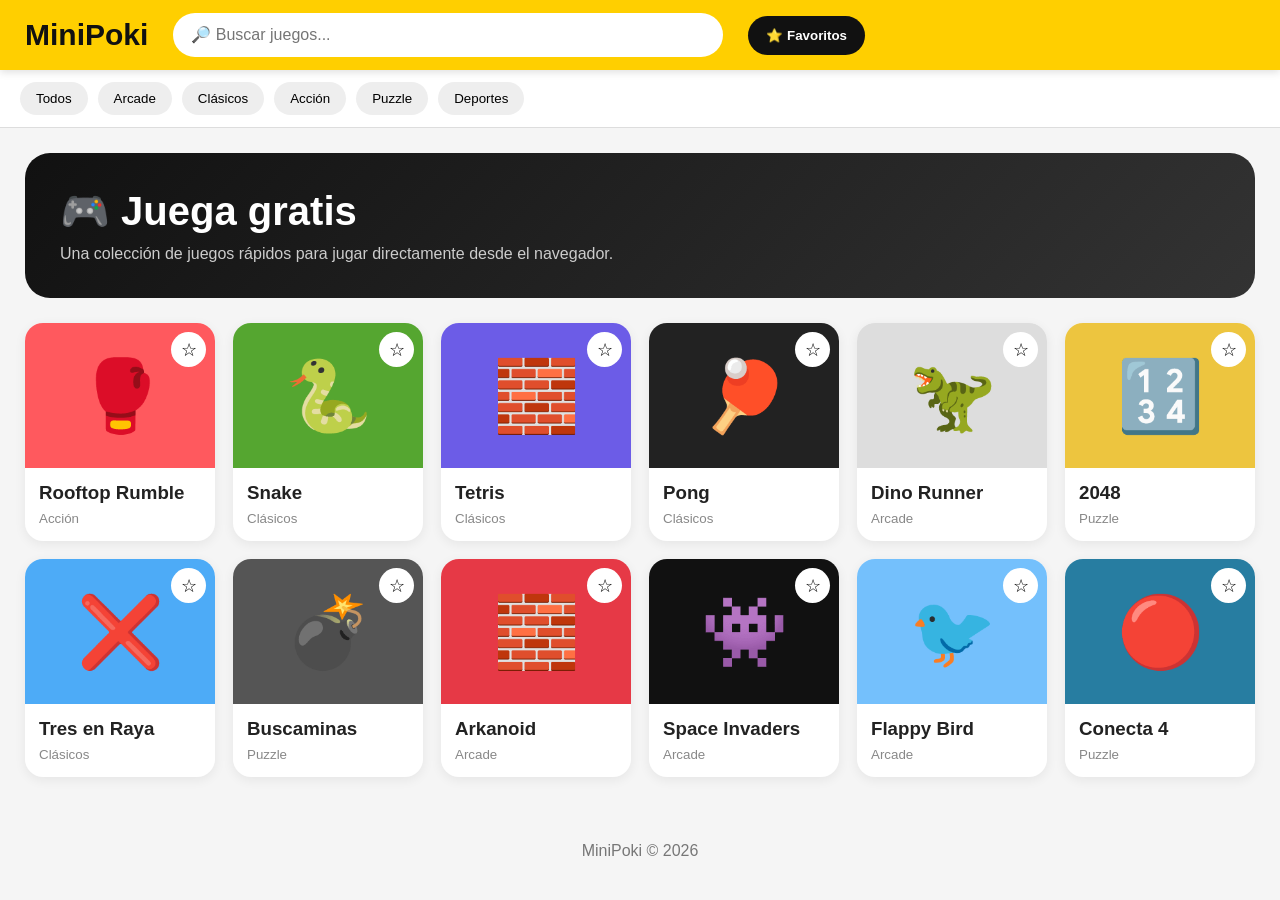
==== commit 0d4ded81: "Update fmt.Println message from 'Hello' to 'Goodbye'" ====
--- a/index.html
+++ b/index.html
@@ -2,409 +2,392 @@
 <html lang="es">
 <head>
 <meta charset="UTF-8">
-<meta name="viewport" content="width=device-width, initial-scale=1.0">
-
-<title>GameZone - Juegos</title>
+<meta name="viewport" content="width=device-width,initial-scale=1.0">
+<title>MiniPoki - Juegos Gratis</title>
 
 <style>
 *{
-    box-sizing:border-box;
-    margin:0;
-    padding:0;
+  box-sizing:border-box;
+  margin:0;
+  padding:0;
 }
 
 body{
-    font-family:Arial,Helvetica,sans-serif;
-    background:#080d1b;
-    color:white;
-    min-height:100vh;
+  font-family:Arial,Helvetica,sans-serif;
+  background:#f5f5f5;
+  color:#222;
 }
 
 header{
-    background:
-        radial-gradient(circle at top right,#8b5cf6,transparent 35%),
-        linear-gradient(135deg,#111827,#172554);
-    padding:30px 20px;
-    border-bottom:1px solid #334155;
-}
-
-.header{
-    max-width:1250px;
-    margin:auto;
+  background:#ffcf00;
+  height:70px;
+  display:flex;
+  align-items:center;
+  padding:0 25px;
+  gap:25px;
+  position:sticky;
+  top:0;
+  z-index:50;
+  box-shadow:0 2px 8px #0002;
 }
 
 .logo{
-    font-size:36px;
-    font-weight:900;
-}
-
-.logo span{
-    color:#facc15;
-}
-
-.subtitle{
-    color:#cbd5e1;
-    margin:8px 0 20px;
+  font-size:30px;
+  font-weight:900;
+  color:#111;
+  cursor:pointer;
 }
 
 .search{
-    width:100%;
-    max-width:650px;
-    padding:15px 18px;
-    border-radius:12px;
-    border:1px solid #475569;
-    background:#0f172a;
-    color:white;
-    font-size:16px;
-    outline:none;
+  flex:1;
+  max-width:550px;
+}
+
+.search input{
+  width:100%;
+  padding:13px 18px;
+  border:0;
+  border-radius:25px;
+  font-size:16px;
+  outline:none;
+}
+
+.header-btn{
+  background:#111;
+  color:white;
+  border:0;
+  padding:12px 18px;
+  border-radius:20px;
+  cursor:pointer;
+  font-weight:bold;
 }
 
 nav{
-    max-width:1250px;
-    margin:18px auto;
-    padding:0 15px;
-    display:flex;
+  background:white;
+  padding:12px 20px;
+  display:flex;
+  gap:10px;
+  overflow-x:auto;
+  border-bottom:1px solid #ddd;
+}
+
+nav button{
+  border:0;
+  background:#eee;
+  padding:9px 16px;
+  border-radius:18px;
+  cursor:pointer;
+  white-space:nowrap;
+}
+
+nav button:hover{
+  background:#ddd;
+}
+
+main{
+  max-width:1300px;
+  margin:auto;
+  padding:25px;
+}
+
+.hero{
+  background:linear-gradient(135deg,#111,#333);
+  color:white;
+  border-radius:25px;
+  padding:35px;
+  margin-bottom:25px;
+}
+
+.hero h1{
+  font-size:40px;
+  margin-bottom:10px;
+}
+
+.hero p{
+  color:#ccc;
+}
+
+.games-grid{
+  display:grid;
+  grid-template-columns:repeat(auto-fill,minmax(190px,1fr));
+  gap:18px;
+}
+
+.game-card{
+  background:white;
+  border-radius:18px;
+  overflow:hidden;
+  cursor:pointer;
+  box-shadow:0 3px 12px #0001;
+  transition:.18s;
+  position:relative;
+}
+
+.game-card:hover{
+  transform:translateY(-5px);
+  box-shadow:0 8px 25px #0002;
+}
+
+.game-image{
+  height:145px;
+  display:flex;
+  align-items:center;
+  justify-content:center;
+  font-size:70px;
+}
+
+.game-info{
+  padding:14px;
+}
+
+.game-info h3{
+  margin-bottom:5px;
+}
+
+.game-info small{
+  color:#888;
+}
+
+.star{
+  position:absolute;
+  top:9px;
+  right:9px;
+  border:0;
+  background:white;
+  width:35px;
+  height:35px;
+  border-radius:50%;
+  cursor:pointer;
+  font-size:18px;
+}
+
+#gameScreen{
+  display:none;
+  position:fixed;
+  inset:0;
+  background:#111;
+  z-index:100;
+  overflow:auto;
+  padding:20px;
+}
+
+.game-header{
+  max-width:1100px;
+  margin:0 auto 15px;
+  display:flex;
+  justify-content:space-between;
+  align-items:center;
+  color:white;
+}
+
+.game-header h2{
+  font-size:25px;
+}
+
+.close-btn{
+  background:#ffcf00;
+  border:0;
+  padding:10px 17px;
+  border-radius:20px;
+  cursor:pointer;
+  font-weight:bold;
+}
+
+#gameArea{
+  width:min(100%,1100px);
+  min-height:500px;
+  margin:auto;
+  background:#222;
+  border-radius:18px;
+  display:flex;
+  align-items:center;
+  justify-content:center;
+  overflow:hidden;
+  position:relative;
+}
+
+canvas{
+  display:block;
+  background:#111;
+  max-width:100%;
+}
+
+.controls{
+  text-align:center;
+  color:#ccc;
+  margin-top:10px;
+}
+
+.game-button{
+  background:#ffcf00;
+  border:0;
+  padding:11px 20px;
+  border-radius:20px;
+  cursor:pointer;
+  font-weight:bold;
+  margin:5px;
+}
+
+.score{
+  color:white;
+  font-size:20px;
+  position:absolute;
+  top:15px;
+  left:15px;
+  z-index:5;
+}
+
+.board{
+  display:grid;
+  gap:5px;
+}
+
+.tile{
+  width:70px;
+  height:70px;
+  display:flex;
+  align-items:center;
+  justify-content:center;
+  border-radius:8px;
+  background:#ccc;
+  font-size:25px;
+  font-weight:bold;
+}
+
+.t2048{
+  background:#bbada0;
+  padding:10px;
+  border-radius:10px;
+}
+
+.memory-grid{
+  display:grid;
+  grid-template-columns:repeat(4,80px);
+  gap:10px;
+}
+
+.memory-card{
+  width:80px;
+  height:80px;
+  border:0;
+  background:#444;
+  color:transparent;
+  border-radius:10px;
+  font-size:35px;
+  cursor:pointer;
+}
+
+.memory-card.open{
+  background:#ffcf00;
+  color:#111;
+}
+
+.ttt-grid{
+  display:grid;
+  grid-template-columns:repeat(3,110px);
+}
+
+.ttt-cell{
+  width:110px;
+  height:110px;
+  background:#333;
+  border:2px solid #555;
+  color:white;
+  font-size:55px;
+  cursor:pointer;
+}
+
+.mine-grid{
+  display:grid;
+  grid-template-columns:repeat(8,45px);
+  gap:3px;
+}
+
+.mine-cell{
+  width:45px;
+  height:45px;
+  border:0;
+  background:#777;
+  color:white;
+  font-size:18px;
+  cursor:pointer;
+  border-radius:4px;
+}
+
+.connect-grid{
+  display:grid;
+  grid-template-columns:repeat(7,65px);
+  background:#1769aa;
+  padding:10px;
+  border-radius:10px;
+}
+
+.connect-cell{
+  width:65px;
+  height:65px;
+  background:#eee;
+  border-radius:50%;
+  margin:4px;
+  cursor:pointer;
+}
+
+footer{
+  text-align:center;
+  padding:40px;
+  color:#777;
+}
+
+@media(max-width:600px){
+  header{
+    height:auto;
+    padding:12px;
+    flex-wrap:wrap;
+  }
+
+  .logo{
+    font-size:25px;
+  }
+
+  .search{
+    order:3;
+    flex-basis:100%;
+  }
+
+  main{
+    padding:15px;
+  }
+
+  .hero h1{
+    font-size:30px;
+  }
+
+  .games-grid{
+    grid-template-columns:repeat(2,1fr);
     gap:10px;
-    overflow:auto;
-}
-
-.category{
-    border:0;
-    border-radius:20px;
-    padding:11px 18px;
-    color:white;
-    background:#1e293b;
-    cursor:pointer;
-    white-space:nowrap;
-}
-
-.category:hover,
-.category.active{
-    background:#7c3aed;
-}
-
-main{
-    max-width:1250px;
-    margin:auto;
-    padding:0 15px 50px;
-}
-
-.featured{
-    background:
-        linear-gradient(135deg,rgba(124,58,237,.9),rgba(14,165,233,.75)),
-        #172554;
-    border-radius:20px;
-    padding:25px;
-    margin:20px 0 30px;
-    display:flex;
-    justify-content:space-between;
-    align-items:center;
-    gap:20px;
-    cursor:pointer;
-    border:1px solid #6366f1;
-}
-
-.featured h1{
-    font-size:32px;
-    margin-bottom:10px;
-}
-
-.featured p{
-    color:#e2e8f0;
-    max-width:600px;
-}
-
-.play-featured{
-    background:#facc15;
-    color:#111827;
-    border:0;
-    border-radius:12px;
-    padding:15px 25px;
-    font-weight:bold;
-    font-size:17px;
-    cursor:pointer;
-}
-
-.section-title{
-    margin:25px 0 18px;
-}
-
-.games{
-    display:grid;
-    grid-template-columns:repeat(auto-fill,minmax(190px,1fr));
-    gap:18px;
-}
-
-.card{
-    position:relative;
-    overflow:hidden;
-    background:#111827;
-    border:1px solid #273449;
-    border-radius:16px;
-    cursor:pointer;
-    transition:.2s;
-}
-
-.card:hover{
-    transform:translateY(-6px);
-    border-color:#6366f1;
-    box-shadow:0 15px 35px rgba(0,0,0,.4);
-}
-
-.cover{
-    height:145px;
-    display:flex;
-    justify-content:center;
-    align-items:center;
-    font-size:65px;
-}
-
-.info{
-    padding:14px;
-}
-
-.info h3{
-    font-size:18px;
-}
-
-.info p{
-    color:#94a3b8;
-    margin-top:5px;
-    font-size:13px;
-}
-
-.favorite{
-    position:absolute;
-    top:10px;
-    right:10px;
-    z-index:5;
-    width:35px;
-    height:35px;
-    border:0;
-    border-radius:50%;
-    background:rgba(0,0,0,.6);
-    color:white;
-    cursor:pointer;
-    font-size:19px;
-}
-
-.favorite.active{
-    color:#ef4444;
-}
-
-.empty{
-    padding:50px;
-    text-align:center;
-    color:#94a3b8;
-}
-
-/* MODAL */
-
-.modal{
-    display:none;
-    position:fixed;
-    z-index:1000;
-    inset:0;
-    background:rgba(0,0,0,.88);
-    align-items:center;
-    justify-content:center;
-    padding:15px;
-}
-
-.modal.open{
-    display:flex;
-}
-
-.modal-box{
-    width:100%;
-    max-width:1000px;
-    max-height:96vh;
-    overflow:auto;
-    background:#0f172a;
-    border:1px solid #334155;
-    border-radius:20px;
-    padding:20px;
-    position:relative;
-}
-
-.close{
-    position:absolute;
-    top:12px;
-    right:12px;
-    width:40px;
-    height:40px;
-    border:0;
-    border-radius:50%;
-    background:#ef4444;
-    color:white;
-    font-size:24px;
-    cursor:pointer;
-    z-index:20;
-}
-
-#gameTitle{
-    margin-bottom:15px;
-}
-
-.game-area{
-    min-height:450px;
-    background:#020617;
-    border-radius:15px;
-    display:flex;
-    flex-direction:column;
-    justify-content:center;
-    align-items:center;
-    padding:20px;
-    overflow:hidden;
-}
-
-.game-button{
-    border:0;
-    background:#7c3aed;
-    color:white;
-    border-radius:10px;
-    padding:12px 20px;
-    cursor:pointer;
-    font-weight:bold;
-    font-size:16px;
-    margin:5px;
-}
-
-.game-button:hover{
-    background:#8b5cf6;
-}
-
-canvas{
-    max-width:100%;
-    border-radius:10px;
-    background:#020617;
-}
-
-.score{
-    font-size:20px;
-    margin-bottom:10px;
-}
-
-.controls{
-    color:#94a3b8;
-    margin-top:10px;
-    text-align:center;
-}
-
-/* 2048 */
-
-.board2048{
-    width:320px;
-    height:320px;
-    padding:8px;
-    background:#475569;
-    display:grid;
-    grid-template-columns:repeat(4,1fr);
-    gap:8px;
-    border-radius:10px;
-}
-
-.tile2048{
-    background:#334155;
-    display:flex;
-    justify-content:center;
-    align-items:center;
-    font-size:28px;
-    font-weight:bold;
-    border-radius:6px;
-}
-
-/* TTT */
-
-.ttt{
-    display:grid;
-    grid-template-columns:repeat(3,90px);
-    gap:7px;
-}
-
-.ttt button{
-    width:90px;
-    height:90px;
-    border:0;
-    border-radius:8px;
-    background:#334155;
-    color:white;
-    font-size:35px;
-}
-
-/* CONNECT 4 */
-
-.connect4{
-    display:grid;
-    grid-template-columns:repeat(7,50px);
-    gap:5px;
-    background:#2563eb;
-    padding:10px;
-    border-radius:10px;
-}
-
-.connect4 button{
-    width:50px;
-    height:50px;
-    border-radius:50%;
-    border:0;
-    background:#e2e8f0;
-}
-
-/* ROOFTOP */
-
-.rooftop-wrap{
-    width:100%;
-    text-align:center;
-}
-
-.rooftop-wrap canvas{
-    width:100%;
-    max-width:900px;
-}
-
-.rooftop-info{
-    display:flex;
-    justify-content:space-between;
-    max-width:900px;
-    margin:8px auto;
-}
-
-footer{
-    text-align:center;
-    color:#64748b;
-    padding:30px;
-}
-
-@media(max-width:700px){
-
-    .logo{
-        font-size:28px;
-    }
-
-    .featured{
-        flex-direction:column;
-        align-items:flex-start;
-    }
-
-    .games{
-        grid-template-columns:repeat(2,1fr);
-        gap:10px;
-    }
-
-    .cover{
-        height:110px;
-        font-size:50px;
-    }
-
-    .info h3{
-        font-size:15px;
-    }
-
-    .game-area{
-        min-height:400px;
-        padding:10px;
-    }
+  }
+
+  .game-image{
+    height:110px;
+    font-size:50px;
+  }
+
+  .memory-grid{
+    grid-template-columns:repeat(4,60px);
+  }
+
+  .memory-card{
+    width:60px;
+    height:60px;
+  }
+
+  .ttt-grid{
+    grid-template-columns:repeat(3,85px);
+  }
+
+  .ttt-cell{
+    width:85px;
+    height:85px;
+  }
 }
 </style>
 </head>
@@ -412,3054 +395,2591 @@
 <body>
 
 <header>
-<div class="header">
-
-    <div class="logo">
-        🎮 Game<span>Zone</span>
+  <div class="logo" onclick="location.reload()">MiniPoki</div>
+
+  <div class="search">
+    <input id="searchInput" placeholder="🔎 Buscar juegos..." oninput="renderGames()">
+  </div>
+
+  <button class="header-btn" onclick="showFavorites()">⭐ Favoritos</button>
+</header>
+
+<nav>
+  <button onclick="setCategory('Todos')">Todos</button>
+  <button onclick="setCategory('Arcade')">Arcade</button>
+  <button onclick="setCategory('Clásicos')">Clásicos</button>
+  <button onclick="setCategory('Acción')">Acción</button>
+  <button onclick="setCategory('Puzzle')">Puzzle</button>
+  <button onclick="setCategory('Deportes')">Deportes</button>
+</nav>
+
+<main>
+
+<section class="hero">
+  <h1>🎮 Juega gratis</h1>
+  <p>Una colección de juegos rápidos para jugar directamente desde el navegador.</p>
+</section>
+
+<div id="games" class="games-grid"></div>
+
+</main>
+
+<footer>
+  MiniPoki © 2026
+</footer>
+
+
+<div id="gameScreen">
+
+  <div class="game-header">
+    <h2 id="gameTitle">Juego</h2>
+    <button class="close-btn" onclick="closeGame()">✕ Salir</button>
+  </div>
+
+  <div id="gameArea"></div>
+
+  <div id="gameControls" class="controls"></div>
+
+</div>
+
+
+<script>
+
+/* =========================
+   DATOS
+========================= */
+
+const games = [
+
+  {
+    id:"rooftop",
+    title:"Rooftop Rumble",
+    emoji:"🥊",
+    category:"Acción",
+    color:"#ff595e"
+  },
+
+  {
+    id:"snake",
+    title:"Snake",
+    emoji:"🐍",
+    category:"Clásicos",
+    color:"#55a630"
+  },
+
+  {
+    id:"tetris",
+    title:"Tetris",
+    emoji:"🧱",
+    category:"Clásicos",
+    color:"#6c5ce7"
+  },
+
+  {
+    id:"pong",
+    title:"Pong",
+    emoji:"🏓",
+    category:"Clásicos",
+    color:"#222"
+  },
+
+  {
+    id:"dino",
+    title:"Dino Runner",
+    emoji:"🦖",
+    category:"Arcade",
+    color:"#ddd"
+  },
+
+  {
+    id:"2048",
+    title:"2048",
+    emoji:"🔢",
+    category:"Puzzle",
+    color:"#edc53f"
+  },
+
+  {
+    id:"ttt",
+    title:"Tres en Raya",
+    emoji:"❌",
+    category:"Clásicos",
+    color:"#4dabf7"
+  },
+
+  {
+    id:"mines",
+    title:"Buscaminas",
+    emoji:"💣",
+    category:"Puzzle",
+    color:"#555"
+  },
+
+  {
+    id:"breakout",
+    title:"Arkanoid",
+    emoji:"🧱",
+    category:"Arcade",
+    color:"#e63946"
+  },
+
+  {
+    id:"invaders",
+    title:"Space Invaders",
+    emoji:"👾",
+    category:"Arcade",
+    color:"#111"
+  },
+
+  {
+    id:"flappy",
+    title:"Flappy Bird",
+    emoji:"🐦",
+    category:"Arcade",
+    color:"#74c0fc"
+  },
+
+  {
+    id:"connect",
+    title:"Conecta 4",
+    emoji:"🔴",
+    category:"Puzzle",
+    color:"#277da1"
+  }
+
+];
+
+let category="Todos";
+let favorites=JSON.parse(localStorage.getItem("favorites") || "[]");
+
+let cleanup=()=>{};
+
+
+/* =========================
+   TIENDA / LISTA
+========================= */
+
+function setCategory(cat){
+  category=cat;
+  renderGames();
+}
+
+function renderGames(){
+
+  const container=document.getElementById("games");
+  const search=document.getElementById("searchInput").value.toLowerCase();
+
+  const filtered=games.filter(game=>{
+
+    const categoryOK=
+      category==="Todos" ||
+      game.category===category;
+
+    const searchOK=
+      game.title.toLowerCase().includes(search);
+
+    return categoryOK && searchOK;
+
+  });
+
+  container.innerHTML="";
+
+  filtered.forEach(game=>{
+
+    const favorite=favorites.includes(game.id);
+
+    const card=document.createElement("div");
+
+    card.className="game-card";
+
+    card.innerHTML=`
+
+      <button
+        class="star"
+        onclick="event.stopPropagation();toggleFavorite('${game.id}')">
+        ${favorite ? "⭐" : "☆"}
+      </button>
+
+      <div
+        class="game-image"
+        style="background:${game.color}">
+        ${game.emoji}
+      </div>
+
+      <div class="game-info">
+        <h3>${game.title}</h3>
+        <small>${game.category}</small>
+      </div>
+
+    `;
+
+    card.onclick=()=>startGame(game.id);
+
+    container.appendChild(card);
+
+  });
+
+}
+
+function toggleFavorite(id){
+
+  if(favorites.includes(id)){
+    favorites=favorites.filter(x=>x!==id);
+  }else{
+    favorites.push(id);
+  }
+
+  localStorage.setItem(
+    "favorites",
+    JSON.stringify(favorites)
+  );
+
+  renderGames();
+
+}
+
+function showFavorites(){
+
+  const old=category;
+
+  const search=document.getElementById("searchInput");
+
+  search.value="";
+
+  const container=document.getElementById("games");
+
+  container.innerHTML="";
+
+  games
+    .filter(game=>favorites.includes(game.id))
+    .forEach(game=>{
+
+      const card=document.createElement("div");
+
+      card.className="game-card";
+
+      card.innerHTML=`
+
+        <div
+          class="game-image"
+          style="background:${game.color}">
+          ${game.emoji}
+        </div>
+
+        <div class="game-info">
+          <h3>${game.title}</h3>
+          <small>⭐ Favorito</small>
+        </div>
+
+      `;
+
+      card.onclick=()=>startGame(game.id);
+
+      container.appendChild(card);
+
+    });
+
+}
+
+
+/* =========================
+   SISTEMA DE JUEGOS
+========================= */
+
+function startGame(id){
+
+  cleanup();
+
+  const game=games.find(x=>x.id===id);
+
+  if(!game)return;
+
+  document.getElementById("gameScreen").style.display="block";
+
+  document.getElementById("gameTitle").textContent=
+    game.emoji+" "+game.title;
+
+  document.getElementById("gameArea").innerHTML="";
+
+  document.getElementById("gameControls").innerHTML="";
+
+  const list={
+
+    rooftop:rooftop,
+    snake:snake,
+    tetris:tetris,
+    pong:pong,
+    dino:dino,
+    "2048":game2048,
+    ttt:ttt,
+    mines:mines,
+    breakout:breakout,
+    invaders:invaders,
+    flappy:flappy,
+    connect:connect4
+
+  };
+
+  if(typeof list[id]==="function"){
+
+    cleanup=list[id]() || (()=>{});
+
+  }else{
+
+    document.getElementById("gameArea").innerHTML=`
+      <div style="color:white;text-align:center;padding:50px">
+        <h2>🚧 Juego en construcción</h2>
+        <p>Este juego todavía no está disponible.</p>
+      </div>
+    `;
+
+  }
+
+}
+
+function closeGame(){
+
+  cleanup();
+
+  cleanup=()=>{};
+
+  document.getElementById("gameScreen").style.display="none";
+
+  document.getElementById("gameArea").innerHTML="";
+
+}
+
+
+/* =========================
+   ROOFTOP RUMBLE
+========================= */
+
+function rooftop(){
+
+  const area=document.getElementById("gameArea");
+
+  area.innerHTML=`
+
+    <canvas id="roofCanvas" width="900" height="500"></canvas>
+
+    <div class="score" id="roofScore">
+      Jugador: 0 | CPU: 0
     </div>
 
-    <div class="subtitle">
-        Juegos clásicos y nuevos desafíos directamente en tu navegador.
+  `;
+
+  const canvas=document.getElementById("roofCanvas");
+  const ctx=canvas.getContext("2d");
+
+  let keys={};
+
+  const player={
+    x:200,
+    y:350,
+    vx:0,
+    vy:0,
+    score:0,
+    color:"#4dabf7"
+  };
+
+  const enemy={
+    x:650,
+    y:350,
+    vx:0,
+    vy:0,
+    score:0,
+    color:"#ff595e"
+  };
+
+  let running=true;
+
+  function keydown(e){
+    keys[e.key.toLowerCase()]=true;
+  }
+
+  function keyup(e){
+    keys[e.key.toLowerCase()]=false;
+  }
+
+  document.addEventListener("keydown",keydown);
+  document.addEventListener("keyup",keyup);
+
+  function resetPositions(){
+
+    player.x=200;
+    player.y=350;
+    player.vx=0;
+    player.vy=0;
+
+    enemy.x=650;
+    enemy.y=350;
+    enemy.vx=0;
+    enemy.vy=0;
+
+  }
+
+  function update(){
+
+    if(!running)return;
+
+    player.vx*=0.85;
+
+    if(keys["a"])player.vx-=0.7;
+    if(keys["d"])player.vx+=0.7;
+
+    if(keys["w"] && player.y>=350){
+      player.vy=-11;
+    }
+
+    player.vy+=0.5;
+
+    player.x+=player.vx;
+    player.y+=player.vy;
+
+    if(player.y>350){
+      player.y=350;
+      player.vy=0;
+    }
+
+    enemy.vx*=0.88;
+
+    if(enemy.x>player.x)enemy.vx-=0.25;
+    else enemy.vx+=0.25;
+
+    if(Math.abs(enemy.x-player.x)<90 &&
+       Math.random()<0.025){
+
+      player.x-=enemy.x>player.x ? 45 : -45;
+
+    }
+
+    enemy.vy+=0.5;
+
+    enemy.x+=enemy.vx;
+    enemy.y+=enemy.vy;
+
+    if(enemy.y>350){
+      enemy.y=350;
+      enemy.vy=0;
+    }
+
+    player.x=Math.max(40,Math.min(860,player.x));
+    enemy.x=Math.max(40,Math.min(860,enemy.x));
+
+    if(Math.abs(player.x-enemy.x)<45 &&
+       Math.abs(player.y-enemy.y)<50){
+
+      if(player.vx>2){
+
+        enemy.x+=player.vx*5;
+        enemy.score++;
+
+      }
+
+    }
+
+    if(enemy.x<30){
+      player.score++;
+      resetPositions();
+    }
+
+    if(enemy.x>870){
+      player.score++;
+      resetPositions();
+    }
+
+    document.getElementById("roofScore").textContent=
+      "Jugador: "+player.score+
+      " | CPU: "+enemy.score;
+
+  }
+
+  function drawPlayer(p){
+
+    ctx.fillStyle=p.color;
+
+    ctx.fillRect(
+      p.x-20,
+      p.y-45,
+      40,
+      45
+    );
+
+    ctx.fillStyle="#222";
+
+    ctx.fillRect(
+      p.x-15,
+      p.y-62,
+      30,
+      18
+    );
+
+  }
+
+  function draw(){
+
+    ctx.fillStyle="#151515";
+    ctx.fillRect(0,0,900,500);
+
+    ctx.fillStyle="#4b4b4b";
+    ctx.fillRect(0,395,900,105);
+
+    ctx.fillStyle="#777";
+
+    for(let x=0;x<900;x+=80){
+      ctx.fillRect(x,395,55,8);
+    }
+
+    drawPlayer(player);
+    drawPlayer(enemy);
+
+    ctx.fillStyle="white";
+    ctx.font="18px Arial";
+    ctx.fillText(
+      "A/D mover · W saltar",
+      20,
+      30
+    );
+
+  }
+
+  function loop(){
+
+    update();
+    draw();
+
+    requestAnimationFrame(loop);
+
+  }
+
+  loop();
+
+  return()=>{
+
+    running=false;
+
+    document.removeEventListener(
+      "keydown",
+      keydown
+    );
+
+    document.removeEventListener(
+      "keyup",
+      keyup
+    );
+
+  };
+
+}
+
+
+/* =========================
+   SNAKE
+========================= */
+
+function snake(){
+
+  const area=document.getElementById("gameArea");
+
+  area.innerHTML=`
+
+    <canvas id="snakeCanvas"
+      width="500"
+      height="500"></canvas>
+
+    <div class="score" id="snakeScore">
+      0
     </div>
 
-    <input
-        id="search"
-        class="search"
-        placeholder="🔎 Buscar un juego..."
-    >
-
-</div>
-</header>
-
-<nav>
-
-<button class="category active" data-cat="Todos">
-Todos
-</button>
-
-<button class="category" data-cat="Arcade">
-🕹️ Arcade
-</button>
-
-<button class="category" data-cat="Puzzle">
-🧩 Puzzle
-</button>
-
-<button class="category" data-cat="Deportes">
-🏆 Deportes
-</button>
-
-<button class="category" data-cat="Accion">
-🔥 Acción
-</button>
-
-<button class="category" data-cat="Favoritos">
-❤️ Favoritos
-</button>
-
-</nav>
-
-<main>
-
-<div class="featured" id="featured">
-
-<div>
-<h1>🔫 Rooftop Rumble</h1>
-
-<p>
-Duelo sobre los tejados. Salta, muévete, esquiva
-y dispara para conseguir puntos.
-</p>
-</div>
-
-<button class="play-featured">
-JUGAR AHORA
-</button>
-
-</div>
-
-<h2 class="section-title">
-🎮 Todos los juegos
-</h2>
-
-<div id="games" class="games"></div>
-
-</main>
-
-<footer>
-GameZone © 2026
-</footer>
-
-
-<div class="modal" id="modal">
-
-<div class="modal-box">
-
-<button class="close" id="close">
-×
-</button>
-
-<h2 id="gameTitle"></h2>
-
-<div id="gameArea" class="game-area"></div>
-
-</div>
-
-</div>
-
-
-<script>
-
-/* =====================================================
-   LISTA DE JUEGOS
-===================================================== */
-
-const games=[
-
-{
-id:"rooftop",
-name:"Rooftop Rumble",
-cat:"Accion",
-icon:"🔫",
-color:"linear-gradient(135deg,#7c3aed,#0ea5e9)"
-},
-
-{
-id:"snake",
-name:"Snake",
-cat:"Arcade",
-icon:"🐍",
-color:"linear-gradient(135deg,#22c55e,#166534)"
-},
-
-{
-id:"tetris",
-name:"Tetris",
-cat:"Puzzle",
-icon:"🧱",
-color:"linear-gradient(135deg,#06b6d4,#2563eb)"
-},
-
-{
-id:"pong",
-name:"Pong",
-cat:"Arcade",
-icon:"🏓",
-color:"linear-gradient(135deg,#6366f1,#312e81)"
-},
-
-{
-id:"dino",
-name:"Dino Runner",
-cat:"Arcade",
-icon:"🦖",
-color:"linear-gradient(135deg,#64748b,#1e293b)"
-},
-
-{
-id:"2048",
-name:"2048",
-cat:"Puzzle",
-icon:"🟦",
-color:"linear-gradient(135deg,#f59e0b,#d97706)"
-},
-
-{
-id:"ttt",
-name:"Tres en Raya",
-cat:"Puzzle",
-icon:"❌",
-color:"linear-gradient(135deg,#3b82f6,#7c3aed)"
-},
-
-{
-id:"mines",
-name:"Buscaminas",
-cat:"Puzzle",
-icon:"💣",
-color:"linear-gradient(135deg,#64748b,#0f172a)"
-},
-
-{
-id:"breakout",
-name:"Arkanoid",
-cat:"Arcade",
-icon:"🧱",
-color:"linear-gradient(135deg,#ec4899,#be185d)"
-},
-
-{
-id:"pac",
-name:"Pac-Man",
-cat:"Arcade",
-icon:"👻",
-color:"linear-gradient(135deg,#facc15,#ea580c)"
-},
-
-{
-id:"invaders",
-name:"Space Invaders",
-cat:"Accion",
-icon:"👾",
-color:"linear-gradient(135deg,#312e81,#111827)"
-},
-
-{
-id:"flappy",
-name:"Flappy",
-cat:"Arcade",
-icon:"🐦",
-color:"linear-gradient(135deg,#38bdf8,#2563eb)"
-},
-
-{
-id:"connect",
-name:"Conecta 4",
-cat:"Puzzle",
-icon:"🔴",
-color:"linear-gradient(135deg,#2563eb,#1d4ed8)"
-},
-
-{
-id:"sudoku",
-name:"Sudoku",
-cat:"Puzzle",
-icon:"🔢",
-color:"linear-gradient(135deg,#8b5cf6,#4c1d95)"
-},
-
-{
-id:"chess",
-name:"Ajedrez",
-cat:"Puzzle",
-icon:"♟️",
-color:"linear-gradient(135deg,#78716c,#292524)"
-}
-
-];
-
-
-/* =====================================================
-   VARIABLES
-===================================================== */
-
-const container=
-document.getElementById("games");
-
-const search=
-document.getElementById("search");
-
-const modal=
-document.getElementById("modal");
-
-const gameArea=
-document.getElementById("gameArea");
-
-const gameTitle=
-document.getElementById("gameTitle");
-
-let category="Todos";
-
-let favorites=
-JSON.parse(
-localStorage.getItem("favorites")||"[]"
-);
-
-let cleanup=null;
-
-
-/* =====================================================
-   FAVORITOS
-===================================================== */
-
-function favorite(id){
-
-if(favorites.includes(id)){
-
-favorites=
-favorites.filter(x=>x!==id);
-
-}else{
-
-favorites.push(id);
-
-}
-
-localStorage.setItem(
-"favorites",
-JSON.stringify(favorites)
-);
-
-render();
-
-}
-
-
-/* =====================================================
-   RENDER
-===================================================== */
-
-function render(){
-
-let text=
-search.value.toLowerCase();
-
-let list=
-games.filter(game=>{
-
-let catOK=
-category==="Todos"||
-(
-category==="Favoritos"
-?
-favorites.includes(game.id)
-:
-game.cat===category
-);
-
-let searchOK=
-game.name.toLowerCase().includes(text);
-
-return catOK&&searchOK;
-
-});
-
-
-container.innerHTML="";
-
-
-if(!list.length){
-
-container.innerHTML=
-`<div class="empty">
-<h2>No hay juegos</h2>
-<p>Prueba otra búsqueda.</p>
-</div>`;
-
-return;
-
-}
-
-
-list.forEach(game=>{
-
-let card=
-document.createElement("div");
-
-card.className="card";
-
-card.innerHTML=`
-
-<button class="favorite ${
-favorites.includes(game.id)?"active":""
-}">
-${favorites.includes(game.id)?"♥":"♡"}
-</button>
-
-<div class="cover"
-style="background:${game.color}">
-${game.icon}
-</div>
-
-<div class="info">
-<h3>${game.name}</h3>
-<p>${game.cat}</p>
-</div>
-
-`;
-
-card.onclick=()=>openGame(game.id);
-
-card
-.querySelector(".favorite")
-.onclick=e=>{
-
-e.stopPropagation();
-
-favorite(game.id);
-
-};
-
-container.appendChild(card);
-
-});
-
-}
-
-
-document
-.querySelectorAll(".category")
-.forEach(button=>{
-
-button.onclick=()=>{
-
-document
-.querySelectorAll(".category")
-.forEach(x=>x.classList.remove("active"));
-
-button.classList.add("active");
-
-category=
-button.dataset.cat;
-
-render();
-
-};
-
-});
-
-
-search.oninput=render;
-
-
-/* =====================================================
-   MODAL
-===================================================== */
-
-function openGame(id){
-
-if(cleanup){
-cleanup();
-cleanup=null;
-}
-
-const game=
-games.find(x=>x.id===id);
-
-gameTitle.textContent=
-game.icon+" "+game.name;
-
-gameArea.innerHTML="";
-
-modal.classList.add("open");
-
-startGame(id);
-
-}
-
-
-function closeGame(){
-
-if(cleanup){
-cleanup();
-cleanup=null;
-}
-
-modal.classList.remove("open");
-
-gameArea.innerHTML="";
-
-}
-
-
-document
-.getElementById("close")
-.onclick=closeGame;
-
-modal.onclick=e=>{
-
-if(e.target===modal)
-closeGame();
-
-};
-
-
-document
-.getElementById("featured")
-.onclick=()=>openGame("rooftop");
-
-
-/* =====================================================
-   SELECTOR
-===================================================== */
-
-function startGame(id){
-
-const list={
-
-rooftop:rooftop,
-snake:snake,
-tetris:tetris,
-pong:pong,
-dino:dino,
-"2048":game2048,
-ttt:ttt,
-mines:mines,
-breakout:breakout,
-pac:pacman,
-invaders:invaders,
-flappy:flappy,
-connect:connect4,
-sudoku:sudoku,
-chess:chess
-
-};
-
-if(list[id])
-cleanup=list[id]();
-
-}
-
-
-/* =====================================================
-   ROOFTOP RUMBLE
-===================================================== */
-
-function rooftop(){
-
-gameArea.innerHTML=`
-
-<div class="rooftop-wrap">
-
-<canvas
-id="roofCanvas"
-width="900"
-height="500">
-</canvas>
-
-<div class="rooftop-info">
-
-<span>
-🔵 Jugador: <b id="pScore">0</b>
-</span>
-
-<span>
-🔴 Rival: <b id="eScore">0</b>
-</span>
-
-</div>
-
-<p class="controls">
-A / D = moverse · W = saltar · ESPACIO = disparar
-</p>
-
-</div>
-`;
-
-
-const canvas=
-document.getElementById("roofCanvas");
-
-const ctx=
-canvas.getContext("2d");
-
-
-let player={
-x:150,
-y:350,
-vx:0,
-vy:0,
-w:35,
-h:50,
-ground:false
-};
-
-let enemy={
-x:710,
-y:350,
-vx:0,
-vy:0,
-w:35,
-h:50,
-ground:false
-};
-
-
-let bullets=[];
-
-let keys={};
-
-let pScore=0;
-let eScore=0;
-
-let animation;
-
-const gravity=.6;
-
-
-/* plataformas */
-
-const platforms=[
-
-{x:0,y:430,w:900,h:70},
-
-{x:100,y:330,w:220,h:20},
-
-{x:580,y:330,w:220,h:20},
-
-{x:370,y:250,w:160,h:20},
-
-{x:20,y:180,w:160,h:20},
-
-{x:720,y:180,w:160,h:20}
-
-];
-
-
-function collision(a,b){
-
-return(
-a.x<b.x+b.w &&
-a.x+a.w>b.x &&
-a.y<b.y+b.h &&
-a.y+a.h>b.y
-);
-
-}
-
-
-function reset(){
-
-player.x=150;
-player.y=350;
-player.vx=0;
-player.vy=0;
-
-enemy.x=710;
-enemy.y=350;
-enemy.vx=0;
-enemy.vy=0;
-
-bullets=[];
-
-}
-
-
-function shoot(owner){
-
-let obj=
-owner==="player"?player:enemy;
-
-let direction=
-owner==="player"?1:-1;
-
-bullets.push({
-
-x:obj.x+obj.w/2,
-y:obj.y+20,
-vx:direction*9,
-owner:owner
-
-});
-
-}
-
-
-function updatePlayer(){
-
-player.vx=0;
-
-if(keys.a)
-player.vx=-4;
-
-if(keys.d)
-player.vx=4;
-
-if(
-keys.w &&
-player.ground
-){
-
-player.vy=-11;
-player.ground=false;
-
-}
-
-
-player.vy+=gravity;
-
-player.x+=player.vx;
-
-player.y+=player.vy;
-
-player.ground=false;
-
-
-platforms.forEach(platform=>{
-
-if(
-player.x+player.w>platform.x &&
-player.x<platform.x+platform.w &&
-player.y+player.h>platform.y &&
-player.y+player.h<platform.y+25 &&
-player.vy>=0
-){
-
-player.y=
-platform.y-player.h;
-
-player.vy=0;
-
-player.ground=true;
-
-}
-
-});
-
-
-player.x=
-Math.max(
-0,
-Math.min(
-865,
-player.x
-)
-);
-
-}
-
-
-function updateEnemy(){
-
-let target=
-player.x<enemy.x?-1:1;
-
-enemy.vx=
-target*2.2;
-
-if(
-Math.abs(player.x-enemy.x)<350 &&
-Math.random()<.02
-){
-
-shoot("enemy");
-
-}
-
-
-if(
-player.y<enemy.y-60 &&
-enemy.ground
-){
-
-enemy.vy=-10;
-
-}
-
-
-enemy.vy+=gravity;
-
-enemy.x+=enemy.vx;
-
-enemy.y+=enemy.vy;
-
-enemy.ground=false;
-
-
-platforms.forEach(platform=>{
-
-if(
-enemy.x+enemy.w>platform.x &&
-enemy.x<platform.x+platform.w &&
-enemy.y+enemy.h>platform.y &&
-enemy.y+enemy.h<platform.y+25 &&
-enemy.vy>=0
-){
-
-enemy.y=
-platform.y-enemy.h;
-
-enemy.vy=0;
-
-enemy.ground=true;
-
-}
-
-});
-
-
-enemy.x=
-Math.max(
-0,
-Math.min(
-865,
-enemy.x
-)
-);
-
-}
-
-
-function updateBullets(){
-
-bullets.forEach(b=>{
-
-b.x+=b.vx;
-
-const target=
-b.owner==="player"
-?enemy
-:player;
-
-if(
-b.x>target.x &&
-b.x<target.x+target.w &&
-b.y>target.y &&
-b.y<target.y+target.h
-){
-
-if(b.owner==="player"){
-
-pScore++;
-
-}else{
-
-eScore++;
-
-}
-
-document.getElementById(
-"pScore"
-).textContent=pScore;
-
-document.getElementById(
-"eScore"
-).textContent=eScore;
-
-reset();
-
-}
-
-
-});
-
-
-bullets=
-bullets.filter(
-b=>b.x>-20&&b.x<920
-);
-
-}
-
-
-function draw(){
-
-ctx.fillStyle="#111827";
-
-ctx.fillRect(
-0,
-0,
-900,
-500
-);
-
-
-/* cielo */
-
-ctx.fillStyle="#1e3a8a";
-
-ctx.fillRect(
-0,
-0,
-900,
-430
-);
-
-
-/* luna */
-
-ctx.fillStyle="#f8fafc";
-
-ctx.beginPath();
-
-ctx.arc(
-780,
-80,
-35,
-0,
-Math.PI*2
-);
-
-ctx.fill();
-
-
-/* edificios */
-
-ctx.fillStyle="#0f172a";
-
-ctx.fillRect(0,390,80,40);
-
-ctx.fillRect(250,380,100,50);
-
-ctx.fillRect(540,370,100,60);
-
-ctx.fillRect(830,350,70,80);
-
-
-/* plataformas */
-
-platforms.forEach(p=>{
-
-ctx.fillStyle="#334155";
-
-ctx.fillRect(
-p.x,
-p.y,
-p.w,
-p.h
-);
-
-ctx.fillStyle="#64748b";
-
-ctx.fillRect(
-p.x,
-p.y,
-p.w,
-5
-);
-
-});
-
-
-/* jugador */
-
-ctx.fillStyle="#38bdf8";
-
-ctx.fillRect(
-player.x,
-player.y,
-player.w,
-player.h
-);
-
-
-/* rival */
-
-ctx.fillStyle="#ef4444";
-
-ctx.fillRect(
-enemy.x,
-enemy.y,
-enemy.w,
-enemy.h
-);
-
-
-/* armas */
-
-ctx.fillStyle="#facc15";
-
-ctx.fillRect(
-player.x+30,
-player.y+20,
-18,
-6
-);
-
-ctx.fillRect(
-enemy.x-15,
-enemy.y+20,
-18,
-6
-);
-
-
-/* balas */
-
-bullets.forEach(b=>{
-
-ctx.fillStyle="#facc15";
-
-ctx.beginPath();
-
-ctx.arc(
-b.x,
-b.y,
-5,
-0,
-Math.PI*2
-);
-
-ctx.fill();
-
-});
-
-
-/* texto */
-
-ctx.fillStyle="white";
-
-ctx.font="bold 20px Arial";
-
-ctx.fillText(
-"ROOFTOP RUMBLE",
-20,
-35
-);
-
-}
-
-
-function loop(){
-
-updatePlayer();
-
-updateEnemy();
-
-updateBullets();
-
-draw();
-
-animation=
-requestAnimationFrame(loop);
-
-}
-
-
-function keydown(e){
-
-if(e.key.toLowerCase()==="a")
-keys.a=true;
-
-if(e.key.toLowerCase()==="d")
-keys.d=true;
-
-if(e.key.toLowerCase()==="w")
-keys.w=true;
-
-if(e.code==="Space"){
-
-e.preventDefault();
-
-shoot("player");
-
-}
-
-}
-
-
-function keyup(e){
-
-if(e.key.toLowerCase()==="a")
-keys.a=false;
-
-if(e.key.toLowerCase()==="d")
-keys.d=false;
-
-if(e.key.toLowerCase()==="w")
-keys.w=false;
-
-}
-
-
-document.addEventListener(
-"keydown",
-keydown
-);
-
-document.addEventListener(
-"keyup",
-keyup
-);
-
-loop();
-
-
-return()=>{
-
-cancelAnimationFrame(animation);
-
-document.removeEventListener(
-"keydown",
-keydown
-);
-
-document.removeEventListener(
-"keyup",
-keyup
-);
-
-};
-
-}
-
-
-/* =====================================================
-   SNAKE
-===================================================== */
-
-function snake(){
-
-gameArea.innerHTML=`
-
-<canvas
-id="snake"
-width="400"
-height="400">
-</canvas>
-
-<p class="controls">
-Usa las flechas.
-</p>
-`;
-
-const canvas=
-document.getElementById("snake");
-
-const ctx=
-canvas.getContext("2d");
-
-let body=[
-{x:200,y:200},
-{x:180,y:200},
-{x:160,y:200}
-];
-
-let food={
-x:300,
-y:200
-};
-
-let dx=20;
-let dy=0;
-
-let timer;
-
-
-function draw(){
-
-ctx.fillStyle="#020617";
-
-ctx.fillRect(
-0,0,400,400
-);
-
-ctx.fillStyle="#22c55e";
-
-body.forEach(p=>
-ctx.fillRect(
-p.x,
-p.y,
-18,
-18
-)
-);
-
-ctx.fillStyle="#ef4444";
-
-ctx.fillRect(
-food.x,
-food.y,
-18,
-18
-);
-
-}
-
-
-function move(){
-
-let head={
-x:body[0].x+dx,
-y:body[0].y+dy
-};
-
-if(
-head.x<0||
-head.x>=400||
-head.y<0||
-head.y>=400||
-body.some(
-p=>p.x===head.x&&p.y===head.y
-)
-){
-
-clearInterval(timer);
-
-alert("Game Over");
-
-return;
-
-}
-
-body.unshift(head);
-
-if(
-head.x===food.x&&
-head.y===food.y
-){
-
-food={
-x:Math.floor(Math.random()*20)*20,
-y:Math.floor(Math.random()*20)*20
-};
-
-}else{
-
-body.pop();
-
-}
-
-draw();
-
-}
-
-
-function key(e){
-
-if(e.key==="ArrowUp"&&dy===0){
-
-dx=0;
-dy=-20;
-
-}
-
-if(e.key==="ArrowDown"&&dy===0){
-
-dx=0;
-dy=20;
-
-}
-
-if(e.key==="ArrowLeft"&&dx===0){
-
-dx=-20;
-dy=0;
-
-}
-
-if(e.key==="ArrowRight"&&dx===0){
-
-dx=20;
-dy=0;
-
-}
-
-}
-
-
-document.addEventListener("keydown",key);
-
-draw();
-
-timer=setInterval(move,120);
-
-return()=>{
-
-clearInterval(timer);
-
-document.removeEventListener(
-"keydown",
-key
-);
-
-};
-
-}
-
-
-/* =====================================================
+  `;
+
+  const canvas=document.getElementById("snakeCanvas");
+  const ctx=canvas.getContext("2d");
+
+  const size=20;
+  const cells=25;
+
+  let snakeBody=[
+    {x:12,y:12},
+    {x:11,y:12},
+    {x:10,y:12}
+  ];
+
+  let food={
+    x:18,
+    y:12
+  };
+
+  let dx=1;
+  let dy=0;
+
+  let score=0;
+  let timer;
+
+  function key(e){
+
+    if(e.key==="ArrowUp" && dy!==1){
+      dx=0;
+      dy=-1;
+    }
+
+    if(e.key==="ArrowDown" && dy!==-1){
+      dx=0;
+      dy=1;
+    }
+
+    if(e.key==="ArrowLeft" && dx!==1){
+      dx=-1;
+      dy=0;
+    }
+
+    if(e.key==="ArrowRight" && dx!==-1){
+      dx=1;
+      dy=0;
+    }
+
+  }
+
+  document.addEventListener("keydown",key);
+
+  function spawnFood(){
+
+    food={
+      x:Math.floor(Math.random()*cells),
+      y:Math.floor(Math.random()*cells)
+    };
+
+  }
+
+  function update(){
+
+    const head={
+      x:snakeBody[0].x+dx,
+      y:snakeBody[0].y+dy
+    };
+
+    if(
+      head.x<0 ||
+      head.y<0 ||
+      head.x>=cells ||
+      head.y>=cells ||
+      snakeBody.some(p=>p.x===head.x&&p.y===head.y)
+    ){
+
+      clearInterval(timer);
+
+      alert("Game Over — Puntuación: "+score);
+
+      return;
+
+    }
+
+    snakeBody.unshift(head);
+
+    if(head.x===food.x && head.y===food.y){
+
+      score++;
+
+      document.getElementById(
+        "snakeScore"
+      ).textContent="Puntuación: "+score;
+
+      spawnFood();
+
+    }else{
+
+      snakeBody.pop();
+
+    }
+
+    draw();
+
+  }
+
+  function draw(){
+
+    ctx.fillStyle="#111";
+    ctx.fillRect(0,0,500,500);
+
+    ctx.fillStyle="#55a630";
+
+    snakeBody.forEach(p=>{
+      ctx.fillRect(
+        p.x*size,
+        p.y*size,
+        size-2,
+        size-2
+      );
+    });
+
+    ctx.fillStyle="#ff595e";
+
+    ctx.fillRect(
+      food.x*size,
+      food.y*size,
+      size-2,
+      size-2
+    );
+
+  }
+
+  draw();
+
+  timer=setInterval(update,100);
+
+  return()=>{
+
+    clearInterval(timer);
+
+    document.removeEventListener(
+      "keydown",
+      key
+    );
+
+  };
+
+}
+
+
+/* =========================
+   TETRIS
+========================= */
+
+function tetris(){
+
+  const area=document.getElementById("gameArea");
+
+  area.innerHTML=`
+
+    <canvas id="tetrisCanvas"
+      width="300"
+      height="600"></canvas>
+
+    <div class="score" id="tetrisScore">
+      Puntos: 0
+    </div>
+
+  `;
+
+  const canvas=document.getElementById("tetrisCanvas");
+  const ctx=canvas.getContext("2d");
+
+  const cols=10;
+  const rows=20;
+  const size=30;
+
+  const board=Array.from(
+    {length:rows},
+    ()=>Array(cols).fill(0)
+  );
+
+  const pieces=[
+    [[1,1,1,1]],
+    [[1,1],[1,1]],
+    [[0,1,0],[1,1,1]],
+    [[1,0,0],[1,1,1]],
+    [[0,0,1],[1,1,1]]
+  ];
+
+  const colors=[
+    "#00f5d4",
+    "#ffd166",
+    "#c77dff",
+    "#f77f00",
+    "#ef476f"
+  ];
+
+  let piece=null;
+  let px=3;
+  let py=0;
+  let color=1;
+  let score=0;
+  let timer;
+
+  function newPiece(){
+
+    piece=
+      pieces[
+        Math.floor(Math.random()*pieces.length)
+      ].map(row=>row.slice());
+
+    px=3;
+    py=0;
+
+    color=
+      Math.floor(Math.random()*colors.length);
+
+  }
+
+  function collide(nx=px,ny=py,shape=piece){
+
+    return shape.some((row,y)=>
+      row.some((cell,x)=>{
+
+        if(!cell)return false;
+
+        const bx=nx+x;
+        const by=ny+y;
+
+        return(
+          bx<0 ||
+          bx>=cols ||
+          by>=rows ||
+          (by>=0 && board[by][bx])
+        );
+
+      })
+    );
+
+  }
+
+  function merge(){
+
+    piece.forEach((row,y)=>{
+      row.forEach((cell,x)=>{
+
+        if(cell && py+y>=0){
+          board[py+y][px+x]=color+1;
+        }
+
+      });
+    });
+
+  }
+
+  function clearLines(){
+
+    for(let y=rows-1;y>=0;y--){
+
+      if(board[y].every(Boolean)){
+
+        board.splice(y,1);
+
+        board.unshift(
+          Array(cols).fill(0)
+        );
+
+        score+=100;
+
+        y++;
+
+      }
+
+    }
+
+    document.getElementById(
+      "tetrisScore"
+    ).textContent="Puntos: "+score;
+
+  }
+
+  function drop(){
+
+    if(!collide(px,py+1)){
+
+      py++;
+
+    }else{
+
+      merge();
+      clearLines();
+      newPiece();
+
+      if(collide()){
+
+        alert("Game Over — Puntos: "+score);
+
+        for(let y=0;y<rows;y++){
+          board[y].fill(0);
+        }
+
+        score=0;
+
+      }
+
+    }
+
+    draw();
+
+  }
+
+  function rotate(){
+
+    const rotated=
+      piece[0].map(
+        (_,i)=>
+          piece.map(row=>row[i]).reverse()
+      );
+
+    if(!collide(px,py,rotated)){
+      piece=rotated;
+    }
+
+  }
+
+  function key(e){
+
+    if(e.key==="ArrowLeft" &&
+       !collide(px-1,py))px--;
+
+    if(e.key==="ArrowRight" &&
+       !collide(px+1,py))px++;
+
+    if(e.key==="ArrowDown")drop();
+
+    if(e.key==="ArrowUp")rotate();
+
+    draw();
+
+  }
+
+  document.addEventListener("keydown",key);
+
+  function draw(){
+
+    ctx.fillStyle="#111";
+    ctx.fillRect(0,0,300,600);
+
+    for(let y=0;y<rows;y++){
+
+      for(let x=0;x<cols;x++){
+
+        if(board[y][x]){
+
+          ctx.fillStyle=
+            colors[board[y][x]-1];
+
+          ctx.fillRect(
+            x*size,
+            y*size,
+            size-2,
+            size-2
+          );
+
+        }
+
+      }
+
+    }
+
+    if(piece){
+
+      ctx.fillStyle=colors[color];
+
+      piece.forEach((row,y)=>{
+        row.forEach((cell,x)=>{
+
+          if(cell){
+
+            ctx.fillRect(
+              (px+x)*size,
+              (py+y)*size,
+              size-2,
+              size-2
+            );
+
+          }
+
+        });
+      });
+
+    }
+
+  }
+
+  newPiece();
+  draw();
+
+  timer=setInterval(drop,600);
+
+  return()=>{
+
+    clearInterval(timer);
+
+    document.removeEventListener(
+      "keydown",
+      key
+    );
+
+  };
+
+}
+
+
+/* =========================
    PONG
-===================================================== */
+========================= */
 
 function pong(){
 
-gameArea.innerHTML=`
-
-<canvas
-id="pong"
-width="700"
-height="400">
-</canvas>
-
-<p class="controls">
-↑ ↓ para mover tu pala.
-</p>
-`;
-
-const canvas=
-document.getElementById("pong");
-
-const ctx=
-canvas.getContext("2d");
-
-let py=160;
-let ey=160;
-
-let bx=350;
-let by=200;
-
-let vx=5;
-let vy=3;
-
-let animation;
-
-
-function draw(){
-
-ctx.fillStyle="#020617";
-
-ctx.fillRect(
-0,0,700,400
-);
-
-ctx.fillStyle="white";
-
-ctx.fillRect(
-20,py,12,80
-);
-
-ctx.fillRect(
-668,ey,12,80
-);
-
-ctx.beginPath();
-
-ctx.arc(
-bx,
-by,
-8,
-0,
-Math.PI*2
-);
-
-ctx.fill();
-
-}
-
-
-function loop(){
-
-by+=vy;
-bx+=vx;
-
-if(by<0||by>400)
-vy*=-1;
-
-if(
-bx<40&&
-by>py&&
-by<py+80
-){
-
-vx=Math.abs(vx);
-
-}
-
-if(
-bx>650&&
-by>ey&&
-by<ey+80
-){
-
-vx=-Math.abs(vx);
-
-}
-
-ey+=(by-ey-40)*.04;
-
-if(bx<0||bx>700){
-
-bx=350;
-by=200;
-
-vx*=-1;
-
-}
-
-draw();
-
-animation=
-requestAnimationFrame(loop);
-
-}
-
-
-function key(e){
-
-if(e.key==="ArrowUp")
-py-=25;
-
-if(e.key==="ArrowDown")
-py+=25;
-
-py=Math.max(
-0,
-Math.min(
-320,
-py
-)
-);
-
-}
-
-
-document.addEventListener(
-"keydown",
-key
-);
-
-loop();
-
-
-return()=>{
-
-cancelAnimationFrame(animation);
-
-document.removeEventListener(
-"keydown",
-key
-);
-
-};
-
-}
-
-
-/* =====================================================
-   TETRIS
-===================================================== */
-
-function tetris(){
-
-gameArea.innerHTML=`
-
-<canvas
-id="tetris"
-width="300"
-height="500">
-</canvas>
-
-<p class="controls">
-← → mover · ↓ bajar · ESPACIO rotar
-</p>
-`;
-
-const canvas=
-document.getElementById("tetris");
-
-const ctx=
-canvas.getContext("2d");
-
-const cols=10;
-const rows=16;
-const size=30;
-
-let board=
-Array.from(
-{length:rows},
-()=>Array(cols).fill(0)
-);
-
-let piece={
-x:4,
-y:0,
-color:"#22d3ee"
-};
-
-let timer;
-let animation;
-
-
-function draw(){
-
-ctx.fillStyle="#020617";
-
-ctx.fillRect(
-0,0,300,500
-);
-
-board.forEach((row,y)=>{
-
-row.forEach((cell,x)=>{
-
-if(cell){
-
-ctx.fillStyle=cell;
-
-ctx.fillRect(
-x*size,
-y*size,
-size-2,
-size-2
-);
-
-}
-
-});
-
-});
-
-
-ctx.fillStyle=piece.color;
-
-ctx.fillRect(
-piece.x*size,
-piece.y*size,
-size-2,
-size-2
-);
-
-}
-
-
-function drop(){
-
-piece.y++;
-
-if(piece.y>=rows){
-
-piece.y=0;
-
-piece.x=
-Math.floor(
-Math.random()*cols
-);
-
-piece.color=
-[
-"#22d3ee",
-"#a855f7",
-"#f97316",
-"#22c55e",
-"#ef4444"
-][
-Math.floor(Math.random()*5)
-];
-
-}
-
-draw();
-
-}
-
-
-function key(e){
-
-if(e.key==="ArrowLeft")
-piece.x=Math.max(0,piece.x-1);
-
-if(e.key==="ArrowRight")
-piece.x=Math.min(cols-1,piece.x+1);
-
-if(e.key==="ArrowDown")
-drop();
-
-if(e.code==="Space"){
-
-piece.color=
-"#"+Math.floor(
-Math.random()*16777215
-).toString(16);
-
-}
-
-}
-
-
-document.addEventListener(
-"keydown",
-key
-);
-
-draw();
-
-timer=setInterval(
-drop,
-500
-);
-
-
-return()=>{
-
-clearInterval(timer);
-
-cancelAnimationFrame(animation);
-
-document.removeEventListener(
-"keydown",
-key
-);
-
-};
-
-}
-
-
-/* =====================================================
+  const area=document.getElementById("gameArea");
+
+  area.innerHTML=`
+
+    <canvas id="pongCanvas"
+      width="800"
+      height="450"></canvas>
+
+  `;
+
+  const canvas=document.getElementById("pongCanvas");
+  const ctx=canvas.getContext("2d");
+
+  let keys={};
+
+  let p1=180;
+  let p2=180;
+
+  let ball={
+    x:400,
+    y:225,
+    vx:5,
+    vy:3
+  };
+
+  let score1=0;
+  let score2=0;
+
+  let running=true;
+
+  function down(e){
+    keys[e.key]=true;
+  }
+
+  function up(e){
+    keys[e.key]=false;
+  }
+
+  document.addEventListener("keydown",down);
+  document.addEventListener("keyup",up);
+
+  function reset(){
+
+    ball={
+      x:400,
+      y:225,
+      vx:Math.random()>0.5?5:-5,
+      vy:3
+    };
+
+  }
+
+  function update(){
+
+    if(!running)return;
+
+    if(keys["w"])p1-=6;
+    if(keys["s"])p1+=6;
+
+    p1=Math.max(0,Math.min(370,p1));
+
+    p2+=(ball.y-45-p2)*0.08;
+
+    ball.x+=ball.vx;
+    ball.y+=ball.vy;
+
+    if(ball.y<10 || ball.y>440){
+      ball.vy*=-1;
+    }
+
+    if(
+      ball.x<45 &&
+      ball.y>p1 &&
+      ball.y<p1+80
+    ){
+
+      ball.vx=Math.abs(ball.vx);
+
+    }
+
+    if(
+      ball.x>755 &&
+      ball.y>p2 &&
+      ball.y<p2+80
+    ){
+
+      ball.vx=-Math.abs(ball.vx);
+
+    }
+
+    if(ball.x<0){
+
+      score2++;
+      reset();
+
+    }
+
+    if(ball.x>800){
+
+      score1++;
+      reset();
+
+    }
+
+  }
+
+  function draw(){
+
+    ctx.fillStyle="#111";
+    ctx.fillRect(0,0,800,450);
+
+    ctx.strokeStyle="#555";
+    ctx.setLineDash([10,10]);
+
+    ctx.beginPath();
+    ctx.moveTo(400,0);
+    ctx.lineTo(400,450);
+    ctx.stroke();
+
+    ctx.setLineDash([]);
+
+    ctx.fillStyle="white";
+
+    ctx.fillRect(20,p1,15,80);
+    ctx.fillRect(765,p2,15,80);
+
+    ctx.beginPath();
+    ctx.arc(
+      ball.x,
+      ball.y,
+      10,
+      0,
+      Math.PI*2
+    );
+
+    ctx.fill();
+
+    ctx.font="35px Arial";
+    ctx.fillText(score1,350,50);
+    ctx.fillText(score2,430,50);
+
+  }
+
+  function loop(){
+
+    update();
+    draw();
+
+    requestAnimationFrame(loop);
+
+  }
+
+  loop();
+
+  return()=>{
+
+    running=false;
+
+    document.removeEventListener(
+      "keydown",
+      down
+    );
+
+    document.removeEventListener(
+      "keyup",
+      up
+    );
+
+  };
+
+}
+
+
+/* =========================
    DINO RUNNER
-===================================================== */
+========================= */
 
 function dino(){
 
-gameArea.innerHTML=`
-
-<canvas
-id="dino"
-width="800"
-height="300">
-</canvas>
-
-<p class="controls">
-ESPACIO para saltar.
-</p>
-`;
-
-const canvas=
-document.getElementById("dino");
-
-const ctx=
-canvas.getContext("2d");
-
-let playerY=220;
-let velocity=0;
-
-let obstacleX=800;
-
-let score=0;
-
-let keys=false;
-
-let animation;
-
-
-function loop(){
-
-ctx.fillStyle="#dbeafe";
-
-ctx.fillRect(
-0,0,800,300
-);
-
-ctx.fillStyle="#334155";
-
-ctx.fillRect(
-0,250,800,5
-);
-
-
-velocity+=.7;
-
-playerY+=velocity;
-
-if(playerY>220){
-
-playerY=220;
-velocity=0;
-
-}
-
-
-obstacleX-=7;
-
-if(obstacleX<-30){
-
-obstacleX=800;
-
-score++;
-
-}
-
-
-ctx.font="45px Arial";
-
-ctx.fillText(
-"🦖",
-100,
-playerY+40
-);
-
-ctx.font="40px Arial";
-
-ctx.fillText(
-"🌵",
-obstacleX,
-250
-);
-
-
-if(
-obstacleX<140&&
-obstacleX>70&&
-playerY>180
-){
-
-obstacleX=800;
-
-score=0;
-
-}
-
-
-ctx.fillStyle="#111827";
-
-ctx.font="20px Arial";
-
-ctx.fillText(
-"Puntos: "+score,
-20,
-30
-);
-
-
-animation=
-requestAnimationFrame(loop);
-
-}
-
-
-function jump(){
-
-if(playerY>=220)
-velocity=-13;
-
-}
-
-
-function key(e){
-
-if(e.code==="Space"){
-
-e.preventDefault();
-
-jump();
-
-}
-
-}
-
-
-document.addEventListener(
-"keydown",
-key
-);
-
-loop();
-
-
-return()=>{
-
-cancelAnimationFrame(animation);
-
-document.removeEventListener(
-"keydown",
-key
-);
-
-};
-
-}
-
-
-/* =====================================================
+  const area=document.getElementById("gameArea");
+
+  area.innerHTML=`
+
+    <canvas id="dinoCanvas"
+      width="900"
+      height="400"></canvas>
+
+  `;
+
+  const canvas=document.getElementById("dinoCanvas");
+  const ctx=canvas.getContext("2d");
+
+  let y=300;
+  let vy=0;
+
+  let obstacles=[];
+
+  let score=0;
+  let running=true;
+
+  let keys={};
+
+  function key(e){
+
+    keys[e.key]="true";
+
+    if(
+      (e.key===" " || e.key==="ArrowUp") &&
+      y>=300
+    ){
+
+      vy=-13;
+
+    }
+
+  }
+
+  document.addEventListener("keydown",key);
+
+  function update(){
+
+    if(!running)return;
+
+    vy+=0.6;
+    y+=vy;
+
+    if(y>300){
+
+      y=300;
+      vy=0;
+
+    }
+
+    if(
+      Math.random()<0.018 &&
+      obstacles.length<4
+    ){
+
+      obstacles.push({
+        x:900,
+        h:40+Math.random()*35
+      });
+
+    }
+
+    obstacles.forEach(o=>{
+      o.x-=7;
+    });
+
+    obstacles=obstacles.filter(o=>o.x>-50);
+
+    for(const o of obstacles){
+
+      if(
+        100<o.x+35 &&
+        135>o.x &&
+        y+60>340-o.h
+      ){
+
+        running=false;
+
+        setTimeout(()=>{
+          alert("Game Over — Puntos: "+Math.floor(score));
+        },50);
+
+      }
+
+    }
+
+    score+=0.1;
+
+  }
+
+  function draw(){
+
+    ctx.fillStyle="#eaeaea";
+    ctx.fillRect(0,0,900,400);
+
+    ctx.fillStyle="#333";
+
+    ctx.fillRect(0,360,900,5);
+
+    ctx.fillStyle="#222";
+
+    ctx.fillRect(100,y,35,60);
+
+    ctx.fillStyle="#555";
+
+    obstacles.forEach(o=>{
+      ctx.fillRect(
+        o.x,
+        360-o.h,
+        35,
+        o.h
+      );
+    });
+
+    ctx.fillStyle="#111";
+    ctx.font="25px Arial";
+
+    ctx.fillText(
+      "Puntos: "+Math.floor(score),
+      20,
+      40
+    );
+
+  }
+
+  function loop(){
+
+    update();
+    draw();
+
+    requestAnimationFrame(loop);
+
+  }
+
+  loop();
+
+  return()=>{
+
+    running=false;
+
+    document.removeEventListener(
+      "keydown",
+      key
+    );
+
+  };
+
+}
+
+
+/* =========================
    2048
-===================================================== */
+========================= */
 
 function game2048(){
 
-gameArea.innerHTML=`
-
-<div class="score">
-Puntos: <span id="score2048">0</span>
-</div>
-
-<div
-id="board2048"
-class="board2048">
-</div>
-
-<p class="controls">
-Usa las flechas.
-</p>
-`;
-
-let board=
-Array(16).fill(0);
-
-let score=0;
-
-
-function addTile(){
-
-let empty=
-board
-.map((x,i)=>x?null:i)
-.filter(x=>x!==null);
-
-if(!empty.length)return;
-
-let index=
-empty[
-Math.floor(
-Math.random()*empty.length
-)
-];
-
-board[index]=2;
-
-}
-
-
-addTile();
-addTile();
-
-
-function draw(){
-
-const container=
-document.getElementById(
-"board2048"
-);
-
-container.innerHTML="";
-
-board.forEach(value=>{
-
-let div=
-document.createElement("div");
-
-div.className="tile2048";
-
-div.textContent=
-value||"";
-
-container.appendChild(div);
-
-});
-
-document.getElementById(
-"score2048"
-).textContent=score;
-
-}
-
-
-function move(direction){
-
-let old=
-JSON.stringify(board);
-
-let rows=[];
-
-for(let i=0;i<4;i++){
-
-rows.push(
-board.slice(i*4,i*4+4)
-);
-
-}
-
-
-function process(row){
-
-if(direction==="right")
-row.reverse();
-
-let values=
-row.filter(x=>x);
-
-for(let i=0;i<values.length-1;i++){
-
-if(values[i]===values[i+1]){
-
-values[i]*=2;
-
-score+=values[i];
-
-values.splice(i+1,1);
-
-}
-
-}
-
-while(values.length<4)
-values.push(0);
-
-if(direction==="right")
-values.reverse();
-
-return values;
-
-}
-
-
-if(direction==="left"||
-direction==="right"){
-
-rows=
-rows.map(
-row=>process(row)
-);
-
-}else{
-
-let columns=[];
-
-for(let x=0;x<4;x++){
-
-let col=[];
-
-for(let y=0;y<4;y++)
-col.push(
-board[y*4+x]
-);
-
-columns.push(col);
-
-}
-
-columns=
-columns.map(
-col=>process(
-direction==="down"
-?
-col.reverse()
-:
-col
-)
-);
-
-board=
-Array(16).fill(0);
-
-for(let x=0;x<4;x++){
-
-for(let y=0;y<4;y++){
-
-board[y*4+x]=columns[x][y];
-
-}
-
-}
-
-}
-
-
-if(direction==="left"||
-direction==="right"){
-
-board=rows.flat();
-
-}
-
-
-if(
-JSON.stringify(board)!==old
-){
-
-addTile();
-
-}
-
-draw();
-
-}
-
-
-function key(e){
-
-const map={
-
-ArrowLeft:"left",
-ArrowRight:"right",
-ArrowUp:"up",
-ArrowDown:"down"
-
-};
-
-if(map[e.key]){
-
-e.preventDefault();
-
-move(map[e.key]);
-
-}
-
-}
-
-
-document.addEventListener(
-"keydown",
-key
-);
-
-draw();
-
-
-return()=>{
-
-document.removeEventListener(
-"keydown",
-key
-);
-
-};
-
-}
-
-
-/* =====================================================
+  const area=document.getElementById("gameArea");
+
+  area.innerHTML=`
+
+    <div>
+
+      <div
+        id="board2048"
+        class="board t2048">
+      </div>
+
+      <div style="text-align:center;color:white;margin-top:15px">
+        Usa las flechas del teclado
+      </div>
+
+    </div>
+
+  `;
+
+  const boardEl=document.getElementById("board2048");
+
+  let board=Array.from(
+    {length:4},
+    ()=>Array(4).fill(0)
+  );
+
+  function add(){
+
+    const empty=[];
+
+    for(let y=0;y<4;y++){
+
+      for(let x=0;x<4;x++){
+
+        if(board[y][x]===0){
+          empty.push([y,x]);
+        }
+
+      }
+
+    }
+
+    if(!empty.length)return;
+
+    const [y,x]=
+      empty[Math.floor(Math.random()*empty.length)];
+
+    board[y][x]=Math.random()<0.9?2:4;
+
+  }
+
+  function draw(){
+
+    boardEl.innerHTML="";
+
+    for(let y=0;y<4;y++){
+
+      for(let x=0;x<4;x++){
+
+        const t=document.createElement("div");
+
+        t.className="tile";
+
+        t.textContent=
+          board[y][x]||"";
+
+        if(board[y][x]){
+
+          t.style.background=
+            "#"+(
+              {
+                2:"eee4da",
+                4:"ede0c8",
+                8:"f2b179",
+                16:"f59563",
+                32:"f67c5f",
+                64:"f65e3b",
+                128:"edcf72",
+                256:"edcc61",
+                512:"edc850",
+                1024:"edc53f",
+                2048:"edc22e"
+              }[board[y][x]]
+              ||"555"
+            );
+
+        }
+
+        boardEl.appendChild(t);
+
+      }
+
+    }
+
+  }
+
+  function slide(row){
+
+    let a=row.filter(Boolean);
+
+    for(let i=0;i<a.length-1;i++){
+
+      if(a[i]===a[i+1]){
+
+        a[i]*=2;
+        a.splice(i+1,1);
+
+      }
+
+    }
+
+    while(a.length<4)a.push(0);
+
+    return a;
+
+  }
+
+  function rotate(){
+
+    const result=
+      Array.from(
+        {length:4},
+        ()=>Array(4)
+      );
+
+    for(let y=0;y<4;y++){
+
+      for(let x=0;x<4;x++){
+
+        result[x][3-y]=board[y][x];
+
+      }
+
+    }
+
+    board=result;
+
+  }
+
+  function move(direction){
+
+    for(let i=0;i<direction;i++){
+      rotate();
+    }
+
+    for(let y=0;y<4;y++){
+
+      board[y]=slide(board[y]);
+
+    }
+
+    for(let i=0;i<(4-direction)%4;i++){
+      rotate();
+    }
+
+    add();
+    draw();
+
+  }
+
+  function key(e){
+
+    if(e.key==="ArrowLeft")move(0);
+    if(e.key==="ArrowUp")move(1);
+    if(e.key==="ArrowRight")move(2);
+    if(e.key==="ArrowDown")move(3);
+
+  }
+
+  document.addEventListener("keydown",key);
+
+  add();
+  add();
+
+  draw();
+
+  return()=>{
+
+    document.removeEventListener(
+      "keydown",
+      key
+    );
+
+  };
+
+}
+
+
+/* =========================
    TRES EN RAYA
-===================================================== */
+========================= */
 
 function ttt(){
 
-gameArea.innerHTML=`
-
-<div
-class="ttt"
-id="ttt">
-</div>
-
-<p
-id="tttText"
-class="controls">
-Tu turno ❌
-</p>
-
-<button
-id="tttReset"
-class="game-button">
-Reiniciar
-</button>
-`;
-
-let board=
-Array(9).fill("");
-
-let over=false;
-
-
-function render(){
-
-const div=
-document.getElementById("ttt");
-
-div.innerHTML="";
-
-board.forEach(
-(value,index)=>{
-
-let b=
-document.createElement("button");
-
-b.textContent=value;
-
-b.onclick=()=>play(index);
-
-div.appendChild(b);
-
-});
-
-}
-
-
-function winner(){
-
-const wins=[
-[0,1,2],
-[3,4,5],
-[6,7,8],
-[0,3,6],
-[1,4,7],
-[2,5,8],
-[0,4,8],
-[2,4,6]
-];
-
-for(
-const [a,b,c] of wins
-){
-
-if(
-board[a] &&
-board[a]===board[b] &&
-board[a]===board[c]
-){
-
-return board[a];
-
-}
-
-}
-
-if(board.every(x=>x))
-return"draw";
-
-return null;
-
-}
-
-
-function play(i){
-
-if(board[i]||over)return;
-
-board[i]="❌";
-
-let result=winner();
-
-if(result){
-
-finish(result);
-return;
-
-}
-
-
-let empty=
-board
-.map((x,i)=>x?null:i)
-.filter(x=>x!==null);
-
-if(empty.length){
-
-let move=
-empty[
-Math.floor(
-Math.random()*empty.length
-)
-];
-
-board[move]="⭕";
-
-}
-
-result=winner();
-
-if(result){
-
-finish(result);
-
-return;
-
-}
-
-render();
-
-}
-
-
-function finish(result){
-
-over=true;
-
-render();
-
-document.getElementById(
-"tttText"
-).textContent=
-result==="draw"
-?"Empate 🤝":
-result==="❌"
-?"¡Has ganado! 🏆":
-"Ha ganado la máquina 🤖";
-
-}
-
-
-document.getElementById(
-"tttReset"
-).onclick=()=>{
-
-board=Array(9).fill("");
-
-over=false;
-
-document.getElementById(
-"tttText"
-).textContent=
-"Tu turno ❌";
-
-render();
-
-};
-
-
-render();
-
-
-return()=>{};
-
-}
-
-
-/* =====================================================
+  const area=document.getElementById("gameArea");
+
+  area.innerHTML=`
+
+    <div style="text-align:center">
+
+      <div id="tttGrid" class="ttt-grid"></div>
+
+      <div
+        id="tttStatus"
+        style="color:white;font-size:22px;margin-top:20px">
+      </div>
+
+      <button
+        class="game-button"
+        onclick="location.reload()">
+        Reiniciar
+      </button>
+
+    </div>
+
+  `;
+
+  const grid=document.getElementById("tttGrid");
+  const status=document.getElementById("tttStatus");
+
+  let board=Array(9).fill("");
+  let turn="X";
+  let gameOver=false;
+
+  function draw(){
+
+    grid.innerHTML="";
+
+    board.forEach((value,i)=>{
+
+      const b=document.createElement("button");
+
+      b.className="ttt-cell";
+      b.textContent=value;
+
+      b.onclick=()=>play(i);
+
+      grid.appendChild(b);
+
+    });
+
+    status.textContent=
+      gameOver ? "Partida terminada" :
+      "Turno de "+turn;
+
+  }
+
+  function check(){
+
+    const lines=[
+      [0,1,2],
+      [3,4,5],
+      [6,7,8],
+      [0,3,6],
+      [1,4,7],
+      [2,5,8],
+      [0,4,8],
+      [2,4,6]
+    ];
+
+    for(const line of lines){
+
+      const[a,b,c]=line;
+
+      if(
+        board[a] &&
+        board[a]===board[b] &&
+        board[a]===board[c]
+      ){
+
+        return board[a];
+
+      }
+
+    }
+
+    if(board.every(Boolean))return"draw";
+
+    return null;
+
+  }
+
+  function play(i){
+
+    if(gameOver || board[i])return;
+
+    board[i]=turn;
+
+    const result=check();
+
+    if(result){
+
+      gameOver=true;
+
+      if(result==="draw"){
+        status.textContent="🤝 Empate";
+      }else{
+        status.textContent=
+          "🏆 Gana "+result;
+      }
+
+      draw();
+      return;
+
+    }
+
+    turn=turn==="X"?"O":"X";
+
+    draw();
+
+  }
+
+  draw();
+
+  return()=>{};
+
+}
+
+
+/* =========================
    BUSCAMINAS
-===================================================== */
+========================= */
 
 function mines(){
 
-gameArea.innerHTML=`
-
-<div
-id="mineBoard"
-style="
-display:grid;
-grid-template-columns:repeat(8,35px);
-gap:3px;
-">
-</div>
-
-<p
-id="mineText"
-class="controls">
-Encuentra las casillas seguras.
-</p>
-`;
-
-const board=
-document.getElementById("mineBoard");
-
-let mines=
-new Set();
-
-
-while(mines.size<10){
-
-mines.add(
-Math.floor(Math.random()*64)
-);
-
-}
-
-
-for(let i=0;i<64;i++){
-
-let button=
-document.createElement("button");
-
-button.style.width="35px";
-button.style.height="35px";
-button.style.background="#475569";
-button.style.color="white";
-button.style.border="0";
-button.style.cursor="pointer";
-
-button.onclick=()=>{
-
-if(mines.has(i)){
-
-button.textContent="💣";
-
-document.getElementById(
-"mineText"
-).textContent=
-"💥 ¡Has encontrado una mina!";
-
-}else{
-
-button.textContent="";
-
-button.style.background=
-"#22c55e";
-
-}
-
-};
-
-board.appendChild(button);
-
-}
-
-
-return()=>{};
-
-}
-
-
-/* =====================================================
+  const area=document.getElementById("gameArea");
+
+  area.innerHTML=`
+
+    <div style="text-align:center">
+
+      <div id="mineGrid" class="mine-grid"></div>
+
+      <div
+        id="mineStatus"
+        style="color:white;margin-top:15px">
+      </div>
+
+    </div>
+
+  `;
+
+  const grid=document.getElementById("mineGrid");
+  const status=document.getElementById("mineStatus");
+
+  const total=64;
+  const minesCount=10;
+
+  let minePositions=[];
+
+  while(minePositions.length<minesCount){
+
+    const n=
+      Math.floor(Math.random()*total);
+
+    if(!minePositions.includes(n)){
+      minePositions.push(n);
+    }
+
+  }
+
+  let revealed=0;
+
+  function number(i){
+
+    const x=i%8;
+    const y=Math.floor(i/8);
+
+    let count=0;
+
+    for(let dy=-1;dy<=1;dy++){
+
+      for(let dx=-1;dx<=1;dx++){
+
+        if(dx===0 && dy===0)continue;
+
+        const nx=x+dx;
+        const ny=y+dy;
+
+        if(nx<0||nx>=8||ny<0||ny>=8)continue;
+
+        const n=ny*8+nx;
+
+        if(minePositions.includes(n)){
+          count++;
+        }
+
+      }
+
+    }
+
+    return count;
+
+  }
+
+  function reveal(i,button){
+
+    if(button.disabled)return;
+
+    if(minePositions.includes(i)){
+
+      button.textContent="💣";
+      button.style.background="#e63946";
+
+      status.textContent="💥 Has perdido";
+
+      document
+        .querySelectorAll(".mine-cell")
+        .forEach((b,n)=>{
+
+          if(minePositions.includes(n)){
+            b.textContent="💣";
+          }
+
+          b.disabled=true;
+
+        });
+
+      return;
+
+    }
+
+    const n=number(i);
+
+    button.disabled=true;
+    button.style.background="#ccc";
+    button.style.color="#111";
+
+    if(n){
+      button.textContent=n;
+    }
+
+    revealed++;
+
+    if(revealed>=total-minesCount){
+
+      status.textContent=
+        "🏆 ¡Has ganado!";
+
+    }
+
+  }
+
+  for(let i=0;i<total;i++){
+
+    const b=document.createElement("button");
+
+    b.className="mine-cell";
+
+    b.onclick=()=>reveal(i,b);
+
+    grid.appendChild(b);
+
+  }
+
+  status.textContent=
+    "Encuentra las "+minesCount+" minas.";
+
+  return()=>{};
+
+}
+
+
+/* =========================
    ARKANOID
-===================================================== */
+========================= */
 
 function breakout(){
 
-gameArea.innerHTML=`
-
-<canvas
-id="break"
-width="700"
-height="450">
-</canvas>
-
-<p class="controls">
-Mueve el ratón para controlar la pala.
-</p>
-`;
-
-const canvas=
-document.getElementById("break");
-
-const ctx=
-canvas.getContext("2d");
-
-let paddle=300;
-
-let ball={
-x:350,
-y:380,
-vx:4,
-vy:-4
-};
-
-let bricks=[];
-
-for(let y=0;y<4;y++){
-
-for(let x=0;x<10;x++){
-
-bricks.push({
-x:x*68+10,
-y:y*28+20,
-alive:true
-});
-
-}
-
-}
-
-let animation;
-
-
-function loop(){
-
-ctx.fillStyle="#020617";
-
-ctx.fillRect(
-0,0,700,450
-);
-
-
-ctx.fillStyle="#8b5cf6";
-
-bricks.forEach(b=>{
-
-if(b.alive){
-
-ctx.fillRect(
-b.x,
-b.y,
-60,
-20
-);
-
-}
-
-});
-
-
-ctx.fillStyle="white";
-
-ctx.fillRect(
-paddle,
-420,
-100,
-10
-);
-
-
-ctx.beginPath();
-
-ctx.arc(
-ball.x,
-ball.y,
-7,
-0,
-Math.PI*2
-);
-
-ctx.fill();
-
-
-ball.x+=ball.vx;
-ball.y+=ball.vy;
-
-
-if(
-ball.x<0||
-ball.x>700
-)
-ball.vx*=-1;
-
-if(ball.y<0)
-ball.vy*=-1;
-
-
-if(
-ball.y>405&&
-ball.x>paddle&&
-ball.x<paddle+100
-)
-ball.vy=-Math.abs(ball.vy);
-
-
-bricks.forEach(b=>{
-
-if(
-b.alive&&
-ball.x>b.x&&
-ball.x<b.x+60&&
-ball.y>b.y&&
-ball.y<b.y+20
-){
-
-b.alive=false;
-
-ball.vy*=-1;
-
-}
-
-});
-
-
-if(ball.y>450){
-
-ball.x=350;
-ball.y=380;
-ball.vy=-4;
-
-}
-
-
-animation=
-requestAnimationFrame(loop);
-
-}
-
-
-function mouse(e){
-
-let rect=
-canvas.getBoundingClientRect();
-
-paddle=
-(e.clientX-rect.left)*
-(700/rect.width)-50;
-
-paddle=
-Math.max(
-0,
-Math.min(
-600,
-paddle
-)
-);
-
-}
-
-
-canvas.addEventListener(
-"mousemove",
-mouse
-);
-
-loop();
-
-
-return()=>{
-
-cancelAnimationFrame(animation);
-
-canvas.removeEventListener(
-"mousemove",
-mouse
-);
-
-};
-
-}
-
-
-/* =====================================================
+  const area=document.getElementById("gameArea");
+
+  area.innerHTML=`
+
+    <canvas id="breakCanvas"
+      width="800"
+      height="500"></canvas>
+
+  `;
+
+  const canvas=document.getElementById("breakCanvas");
+  const ctx=canvas.getContext("2d");
+
+  let paddleX=350;
+
+  let ball={
+    x:400,
+    y:420,
+    vx:4,
+    vy:-4
+  };
+
+  let bricks=[];
+
+  for(let y=0;y<5;y++){
+
+    for(let x=0;x<10;x++){
+
+      bricks.push({
+        x:50+x*70,
+        y:40+y*30,
+        alive:true
+      });
+
+    }
+
+  }
+
+  let keys={};
+  let running=true;
+
+  function down(e){
+    keys[e.key]=true;
+  }
+
+  function up(e){
+    keys[e.key]=false;
+  }
+
+  document.addEventListener("keydown",down);
+  document.addEventListener("keyup",up);
+
+  function update(){
+
+    if(keys["ArrowLeft"])paddleX-=7;
+    if(keys["ArrowRight"])paddleX+=7;
+
+    paddleX=Math.max(
+      0,
+      Math.min(700,paddleX)
+    );
+
+    ball.x+=ball.vx;
+    ball.y+=ball.vy;
+
+    if(ball.x<10 || ball.x>790){
+      ball.vx*=-1;
+    }
+
+    if(ball.y<10){
+      ball.vy*=-1;
+    }
+
+    if(
+      ball.y>450 &&
+      ball.y<475 &&
+      ball.x>paddleX &&
+      ball.x<paddleX+100
+    ){
+
+      ball.vy=-Math.abs(ball.vy);
+
+    }
+
+    bricks.forEach(brick=>{
+
+      if(
+        brick.alive &&
+        ball.x>brick.x &&
+        ball.x<brick.x+60 &&
+        ball.y>brick.y &&
+        ball.y<brick.y+20
+      ){
+
+        brick.alive=false;
+        ball.vy*=-1;
+
+      }
+
+    });
+
+    if(ball.y>500){
+
+      alert("Game Over");
+
+      ball={
+        x:400,
+        y:420,
+        vx:4,
+        vy:-4
+      };
+
+      bricks.forEach(b=>b.alive=true);
+
+    }
+
+  }
+
+  function draw(){
+
+    ctx.fillStyle="#111";
+    ctx.fillRect(0,0,800,500);
+
+    bricks.forEach((b,i)=>{
+
+      if(b.alive){
+
+        ctx.fillStyle=
+          ["#ff595e","#ffca3a","#8ac926","#1982c4","#6a4c93"]
+          [Math.floor(i/10)];
+
+        ctx.fillRect(
+          b.x,
+          b.y,
+          60,
+          20
+        );
+
+      }
+
+    });
+
+    ctx.fillStyle="white";
+
+    ctx.fillRect(
+      paddleX,
+      460,
+      100,
+      15
+    );
+
+    ctx.beginPath();
+
+    ctx.arc(
+      ball.x,
+      ball.y,
+      8,
+      0,
+      Math.PI*2
+    );
+
+    ctx.fill();
+
+  }
+
+  function loop(){
+
+    if(!running)return;
+
+    update();
+    draw();
+
+    requestAnimationFrame(loop);
+
+  }
+
+  loop();
+
+  return()=>{
+
+    running=false;
+
+    document.removeEventListener(
+      "keydown",
+      down
+    );
+
+    document.removeEventListener(
+      "keyup",
+      up
+    );
+
+  };
+
+}
+
+
+/* =========================
    SPACE INVADERS
-===================================================== */
+========================= */
 
 function invaders(){
 
-gameArea.innerHTML=`
-
-<canvas
-id="invaders"
-width="700"
-height="450">
-</canvas>
-
-<p class="controls">
-← → mover · ESPACIO disparar
-</p>
-`;
-
-const canvas=
-document.getElementById("invaders");
-
-const ctx=
-canvas.getContext("2d");
-
-let player=330;
-
-let bullets=[];
-
-let enemies=[];
-
-let keys={};
-
-let animation;
-
-
-for(let y=0;y<3;y++){
-
-for(let x=0;x<8;x++){
-
-enemies.push({
-x:70+x*70,
-y:50+y*40,
-alive:true
-});
-
-}
-
-}
-
-
-function loop(){
-
-ctx.fillStyle="#020617";
-
-ctx.fillRect(
-0,0,700,450
-);
-
-
-ctx.font="30px Arial";
-
-ctx.fillText(
-"🚀",
-player,
-420
-);
-
-
-ctx.font="25px Arial";
-
-enemies.forEach(e=>{
-
-if(e.alive)
-ctx.fillText(
-"👾",
-e.x,
-e.y
-);
-
-});
-
-
-ctx.fillStyle="#facc15";
-
-bullets.forEach(b=>{
-
-b.y-=8;
-
-ctx.fillRect(
-b.x,
-b.y,
-4,
-12
-);
-
-});
-
-
-bullets.forEach(b=>{
-
-enemies.forEach(e=>{
-
-if(
-e.alive&&
-b.x>e.x&&
-b.x<e.x+30&&
-b.y>e.y-25&&
-b.y<e.y
-){
-
-e.alive=false;
-
-}
-
-});
-
-});
-
-
-if(keys.left)
-player-=5;
-
-if(keys.right)
-player+=5;
-
-player=
-Math.max(
-0,
-Math.min(
-660,
-player
-)
-);
-
-
-animation=
-requestAnimationFrame(loop);
-
-}
-
-
-function keydown(e){
-
-if(e.key==="ArrowLeft")
-keys.left=true;
-
-if(e.key==="ArrowRight")
-keys.right=true;
-
-if(e.code==="Space"){
-
-bullets.push({
-x:player+15,
-y:400
-});
-
-}
-
-}
-
-
-function keyup(e){
-
-if(e.key==="ArrowLeft")
-keys.left=false;
-
-if(e.key==="ArrowRight")
-keys.right=false;
-
-}
-
-
-document.addEventListener(
-"keydown",
-keydown
-);
-
-document.addEventListener(
-"keyup",
-keyup
-);
-
-loop();
-
-
-return()=>{
-
-cancelAnimationFrame(animation);
-
-document.removeEventListener(
-"keydown",
-keydown
-);
-
-document.removeEventListener(
-"keyup",
-keyup
-);
-
-};
-
-}
-
-
-/* =====================================================
+  const area=document.getElementById("gameArea");
+
+  area.innerHTML=`
+
+    <canvas id="invCanvas"
+      width="800"
+      height="500"></canvas>
+
+  `;
+
+  const canvas=document.getElementById("invCanvas");
+  const ctx=canvas.getContext("2d");
+
+  let playerX=370;
+
+  let bullets=[];
+
+  let enemies=[];
+
+  for(let y=0;y<4;y++){
+
+    for(let x=0;x<8;x++){
+
+      enemies.push({
+        x:100+x*75,
+        y:60+y*45,
+        alive:true
+      });
+
+    }
+
+  }
+
+  let keys={};
+  let running=true;
+
+  function down(e){
+
+    keys[e.key]=true;
+
+    if(e.key===" "){
+      bullets.push({
+        x:playerX+30,
+        y:440
+      });
+    }
+
+  }
+
+  function up(e){
+    keys[e.key]=false;
+  }
+
+  document.addEventListener("keydown",down);
+  document.addEventListener("keyup",up);
+
+  function update(){
+
+    if(keys["ArrowLeft"])playerX-=6;
+    if(keys["ArrowRight"])playerX+=6;
+
+    playerX=Math.max(
+      0,
+      Math.min(740,playerX)
+    );
+
+    bullets.forEach(b=>{
+      b.y-=8;
+    });
+
+    enemies.forEach(e=>{
+
+      if(!e.alive)return;
+
+      bullets.forEach(b=>{
+
+        if(
+          b.x>e.x &&
+          b.x<e.x+45 &&
+          b.y>e.y &&
+          b.y<e.y+30
+        ){
+
+          e.alive=false;
+          b.y=-100;
+
+        }
+
+      });
+
+    });
+
+    bullets=
+      bullets.filter(b=>b.y>-20);
+
+  }
+
+  function draw(){
+
+    ctx.fillStyle="#050505";
+    ctx.fillRect(0,0,800,500);
+
+    ctx.fillStyle="#36f1cd";
+
+    ctx.fillRect(
+      playerX,
+      450,
+      60,
+      20
+    );
+
+    ctx.fillStyle="#fff";
+
+    bullets.forEach(b=>{
+      ctx.fillRect(
+        b.x,
+        b.y,
+        4,
+        12
+      );
+    });
+
+    enemies.forEach((e,i)=>{
+
+      if(!e.alive)return;
+
+      ctx.fillStyle=
+        i%2===0?"#39ff14":"#ff66cc";
+
+      ctx.fillRect(
+        e.x,
+        e.y,
+        45,
+        30
+      );
+
+    });
+
+  }
+
+  function loop(){
+
+    if(!running)return;
+
+    update();
+    draw();
+
+    requestAnimationFrame(loop);
+
+  }
+
+  loop();
+
+  return()=>{
+
+    running=false;
+
+    document.removeEventListener(
+      "keydown",
+      down
+    );
+
+    document.removeEventListener(
+      "keyup",
+      up
+    );
+
+  };
+
+}
+
+
+/* =========================
    FLAPPY
-===================================================== */
+========================= */
 
 function flappy(){
 
-gameArea.innerHTML=`
-
-<canvas
-id="flappy"
-width="600"
-height="400">
-</canvas>
-
-<p class="controls">
-ESPACIO para volar.
-</p>
-`;
-
-const canvas=
-document.getElementById("flappy");
-
-const ctx=
-canvas.getContext("2d");
-
-let birdY=200;
-let velocity=0;
-
-let pipeX=600;
-
-let gapY=180;
-
-let animation;
-
-
-function loop(){
-
-ctx.fillStyle="#38bdf8";
-
-ctx.fillRect(
-0,0,600,400
-);
-
-
-velocity+=.5;
-
-birdY+=velocity;
-
-pipeX-=4;
-
-
-if(pipeX<-70){
-
-pipeX=600;
-
-gapY=
-80+Math.random()*180;
-
-}
-
-
-ctx.font="40px Arial";
-
-ctx.fillText(
-"🐦",
-100,
-birdY
-);
-
-
-ctx.fillStyle="#22c55e";
-
-ctx.fillRect(
-pipeX,
-0,
-60,
-gapY-70
-);
-
-ctx.fillRect(
-pipeX,
-gapY+70,
-60,
-400
-);
-
-
-if(
-birdY<0||
-birdY>400||
-(
-pipeX<130&&
-pipeX>40&&
-(
-birdY<gapY-70||
-birdY>gapY+40
-)
-)
-){
-
-birdY=200;
-velocity=0;
-pipeX=600;
-
-}
-
-
-animation=
-requestAnimationFrame(loop);
-
-}
-
-
-function flap(){
-
-velocity=-8;
-
-}
-
-
-function key(e){
-
-if(e.code==="Space"){
-
-e.preventDefault();
-
-flap();
-
-}
-
-}
-
-
-document.addEventListener(
-"keydown",
-key
-);
-
-loop();
-
-
-return()=>{
-
-cancelAnimationFrame(animation);
-
-document.removeEventListener(
-"keydown",
-key
-);
-
-};
-
-}
-
-
-/* =====================================================
+  const area=document.getElementById("gameArea");
+
+  area.innerHTML=`
+
+    <canvas id="flappyCanvas"
+      width="700"
+      height="500"></canvas>
+
+  `;
+
+  const canvas=document.getElementById("flappyCanvas");
+  const ctx=canvas.getContext("2d");
+
+  let birdY=250;
+  let velocity=0;
+
+  let pipes=[
+    {
+      x:700,
+      gap:170,
+      top:100
+    }
+  ];
+
+  let score=0;
+  let running=true;
+
+  function flap(){
+
+    velocity=-8;
+
+  }
+
+  function key(e){
+
+    if(e.code==="Space"){
+      flap();
+    }
+
+  }
+
+  document.addEventListener("keydown",key);
+
+  canvas.addEventListener("click",flap);
+
+  function update(){
+
+    velocity+=0.4;
+    birdY+=velocity;
+
+    pipes.forEach(p=>{
+      p.x-=4;
+    });
+
+    if(
+      pipes[pipes.length-1].x<400
+    ){
+
+      pipes.push({
+        x:700,
+        gap:160,
+        top:50+Math.random()*220
+      });
+
+    }
+
+    pipes=pipes.filter(p=>p.x>-100);
+
+    for(const p of pipes){
+
+      if(
+        100>p.x &&
+        100<p.x+70
+      ){
+
+        if(
+          birdY<p.top ||
+          birdY>p.top+p.gap
+        ){
+
+          gameOver();
+
+        }
+
+      }
+
+    }
+
+    if(birdY<0 || birdY>480){
+
+      gameOver();
+
+    }
+
+    pipes.forEach(p=>{
+
+      if(!p.counted && p.x<70){
+
+        p.counted=true;
+        score++;
+
+      }
+
+    });
+
+  }
+
+  function gameOver(){
+
+    if(!running)return;
+
+    running=false;
+
+    setTimeout(()=>{
+
+      alert(
+        "Game Over — Puntuación: "+score
+      );
+
+    },50);
+
+  }
+
+  function draw(){
+
+    ctx.fillStyle="#74c0fc";
+    ctx.fillRect(0,0,700,500);
+
+    ctx.fillStyle="#8bc34a";
+
+    pipes.forEach(p=>{
+
+      ctx.fillRect(
+        p.x,
+        0,
+        70,
+        p.top
+      );
+
+      ctx.fillRect(
+        p.x,
+        p.top+p.gap,
+        70,
+        500
+      );
+
+    });
+
+    ctx.fillStyle="#ffdf00";
+
+    ctx.beginPath();
+
+    ctx.arc(
+      100,
+      birdY,
+      18,
+      0,
+      Math.PI*2
+    );
+
+    ctx.fill();
+
+    ctx.fillStyle="white";
+    ctx.font="30px Arial";
+
+    ctx.fillText(
+      score,
+      20,
+      40
+    );
+
+  }
+
+  function loop(){
+
+    if(!running){
+
+      draw();
+      return;
+
+    }
+
+    update();
+    draw();
+
+    requestAnimationFrame(loop);
+
+  }
+
+  loop();
+
+  return()=>{
+
+    running=false;
+
+    document.removeEventListener(
+      "keydown",
+      key
+    );
+
+    canvas.removeEventListener(
+      "click",
+      flap
+    );
+
+  };
+
+}
+
+
+/* =========================
    CONECTA 4
-===================================================== */
+========================= */
 
 function connect4(){
 
-gameArea.innerHTML=`
-
-<div
-id="connect"
-class="connect4">
-</div>
-
-<p id="connectText"
-class="controls">
-Turno 🔴
-</p>
-`;
-
-let board=
-Array(42).fill("");
-
-let player="🔴";
-
-const div=
-document.getElementById("connect");
-
-
-function render(){
-
-div.innerHTML="";
-
-for(let i=0;i<42;i++){
-
-let b=
-document.createElement("button");
-
-b.textContent=board[i];
-
-b.onclick=()=>play(i%7);
-
-div.appendChild(b);
-
-}
-
-}
-
-
-function play(col){
-
-for(let row=5;row>=0;row--){
-
-let index=
-row*7+col;
-
-if(!board[index]){
-
-board[index]=player;
-
-player=
-player==="🔴"
-?"🟡"
-:"🔴";
-
-render();
-
-return;
-
-}
-
-}
-
-}
-
-
-render();
-
-
-return()=>{};
-
-}
-
-
-/* =====================================================
-   SUDOKU
-===================================================== */
-
-function sudoku(){
-
-const puzzle=[
-5,3,"","",
-7,"","","",
-"",
-
-6,"","1",9,5,"","","",
-"","9",8,"","","",6,"",
-
-8,"","","6","","","",3,
-4,"","8","",3,"","",1,
-7,"","","2","","","",6,
-
-"","",6,"","",2,8,"",
-"","","","",1,9,"",5,
-"","","","",8,"","",7,9
-];
-
-
-gameArea.innerHTML=`
-
-<div
-style="
-display:grid;
-grid-template-columns:repeat(9,35px);
-gap:2px;
-"
-id="sudoku">
-</div>
-
-<p class="controls">
-Completa los números del Sudoku.
-</p>
-`;
-
-const div=
-document.getElementById("sudoku");
-
-
-puzzle.forEach(value=>{
-
-let input=
-document.createElement("input");
-
-input.value=value;
-
-input.maxLength=1;
-
-input.style.width="35px";
-input.style.height="35px";
-input.style.textAlign="center";
-input.style.fontSize="18px";
-
-if(value!=="")
-input.disabled=true;
-
-div.appendChild(input);
-
-});
-
-
-return()=>{};
-
-}
-
-
-/* =====================================================
-   AJEDREZ
-===================================================== */
-
-function chess(){
-
-gameArea.innerHTML=`
-
-<div
-id="chess"
-style="
-display:grid;
-grid-template-columns:repeat(8,50px);
-"
-></div>
-
-<p class="controls">
-Tablero de ajedrez. Selecciona las piezas para
-crear tu propio tablero.
-</p>
-`;
-
-const board=
-document.getElementById("chess");
-
-const pieces=[
-"♜","♞","♝","♛","♚","♝","♞","♜",
-"♟","♟","♟","♟","♟","♟","♟","♟",
-"","","","","","","","",
-"","","","","","","","",
-"","","","","","","","",
-"","","","","","","","",
-"♙","♙","♙","♙","♙","♙","♙","♙",
-"♖","♘","♗","♕","♔","♗","♘","♖"
-];
-
-
-pieces.forEach(
-(piece,index)=>{
-
-let cell=
-document.createElement("button");
-
-cell.style.width="50px";
-cell.style.height="50px";
-cell.style.fontSize="30px";
-cell.style.border="0";
-
-const row=
-Math.floor(index/8);
-
-const col=
-index%8;
-
-cell.style.background=
-(row+col)%2===0
-?"#f1f5f9"
-:"#64748b";
-
-cell.textContent=piece;
-
-cell.onclick=()=>{
-
-if(cell.textContent){
-
-cell.style.background="#facc15";
-
-}
-
-};
-
-board.appendChild(cell);
-
-});
-
-
-return()=>{};
-
-}
-
-
-/* =====================================================
-   INICIO
-===================================================== */
-
-render();
+  const area=document.getElementById("gameArea");
+
+  area.innerHTML=`
+
+    <div style="text-align:center">
+
+      <div
+        id="connectGrid"
+        class="connect-grid">
+      </div>
+
+      <div
+        id="connectStatus"
+        style="color:white;margin-top:15px">
+      </div>
+
+    </div>
+
+  `;
+
+  const grid=document.getElementById("connectGrid");
+  const status=document.getElementById("connectStatus");
+
+  let board=Array.from(
+    {length:6},
+    ()=>Array(7).fill("")
+  );
+
+  let turn="R";
+  let gameOver=false;
+
+  function draw(){
+
+    grid.innerHTML="";
+
+    for(let y=0;y<6;y++){
+
+      for(let x=0;x<7;x++){
+
+        const cell=document.createElement("div");
+
+        cell.className="connect-cell";
+
+        if(board[y][x]==="R"){
+          cell.style.background="#e63946";
+        }
+
+        if(board[y][x]==="Y"){
+          cell.style.background="#ffd166";
+        }
+
+        cell.onclick=()=>play(x);
+
+        grid.appendChild(cell);
+
+      }
+
+    }
+
+    status.textContent=
+      gameOver?
+      "Partida terminada":
+      "Turno: "+(turn==="R"?"🔴":"🟡");
+
+  }
+
+  function play(column){
+
+    if(gameOver)return;
+
+    for(let y=5;y>=0;y--){
+
+      if(!board[y][column]){
+
+        board[y][column]=turn;
+
+        if(checkWin()){
+
+          gameOver=true;
+
+          status.textContent=
+            "🏆 Gana "+
+            (turn==="R"?"🔴":"🟡");
+
+        }else{
+
+          turn=
+            turn==="R"?"Y":"R";
+
+        }
+
+        draw();
+
+        return;
+
+      }
+
+    }
+
+  }
+
+  function checkWin(){
+
+    for(let y=0;y<6;y++){
+
+      for(let x=0;x<7;x++){
+
+        if(!board[y][x])continue;
+
+        const dirs=[
+          [1,0],
+          [0,1],
+          [1,1],
+          [1,-1]
+        ];
+
+        for(const[dX,dY] of dirs){
+
+          let count=1;
+
+          for(let i=1;i<4;i++){
+
+            const nx=x+dX*i;
+            const ny=y+dY*i;
+
+            if(
+              nx>=0 &&
+              nx<7 &&
+              ny>=0 &&
+              ny<6 &&
+              board[ny][nx]===board[y][x]
+            ){
+
+              count++;
+
+            }
+
+          }
+
+          if(count>=4)return true;
+
+        }
+
+      }
+
+    }
+
+    return false;
+
+  }
+
+  draw();
+
+  return()=>{};
+
+}
+
+
+/* =========================
+   INICIAR
+========================= */
+
+renderGames();
 
 </script>
 
